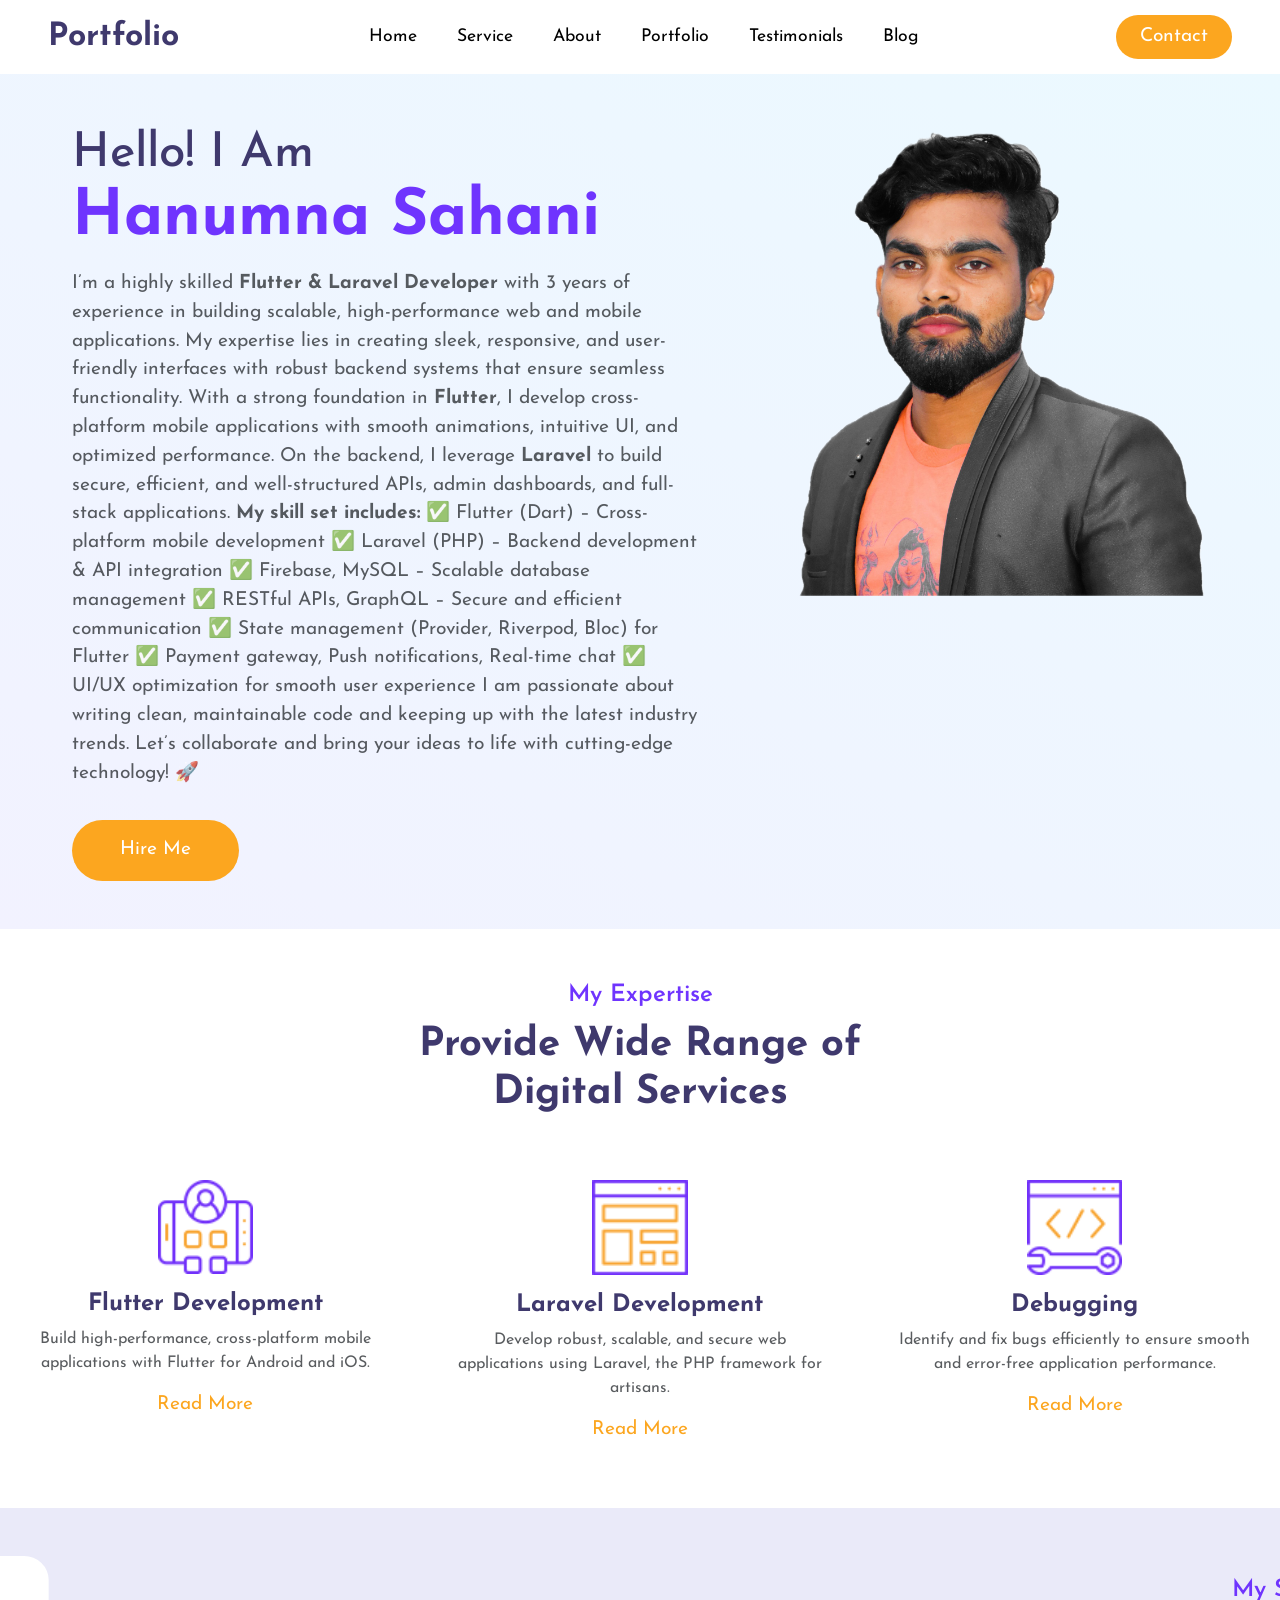
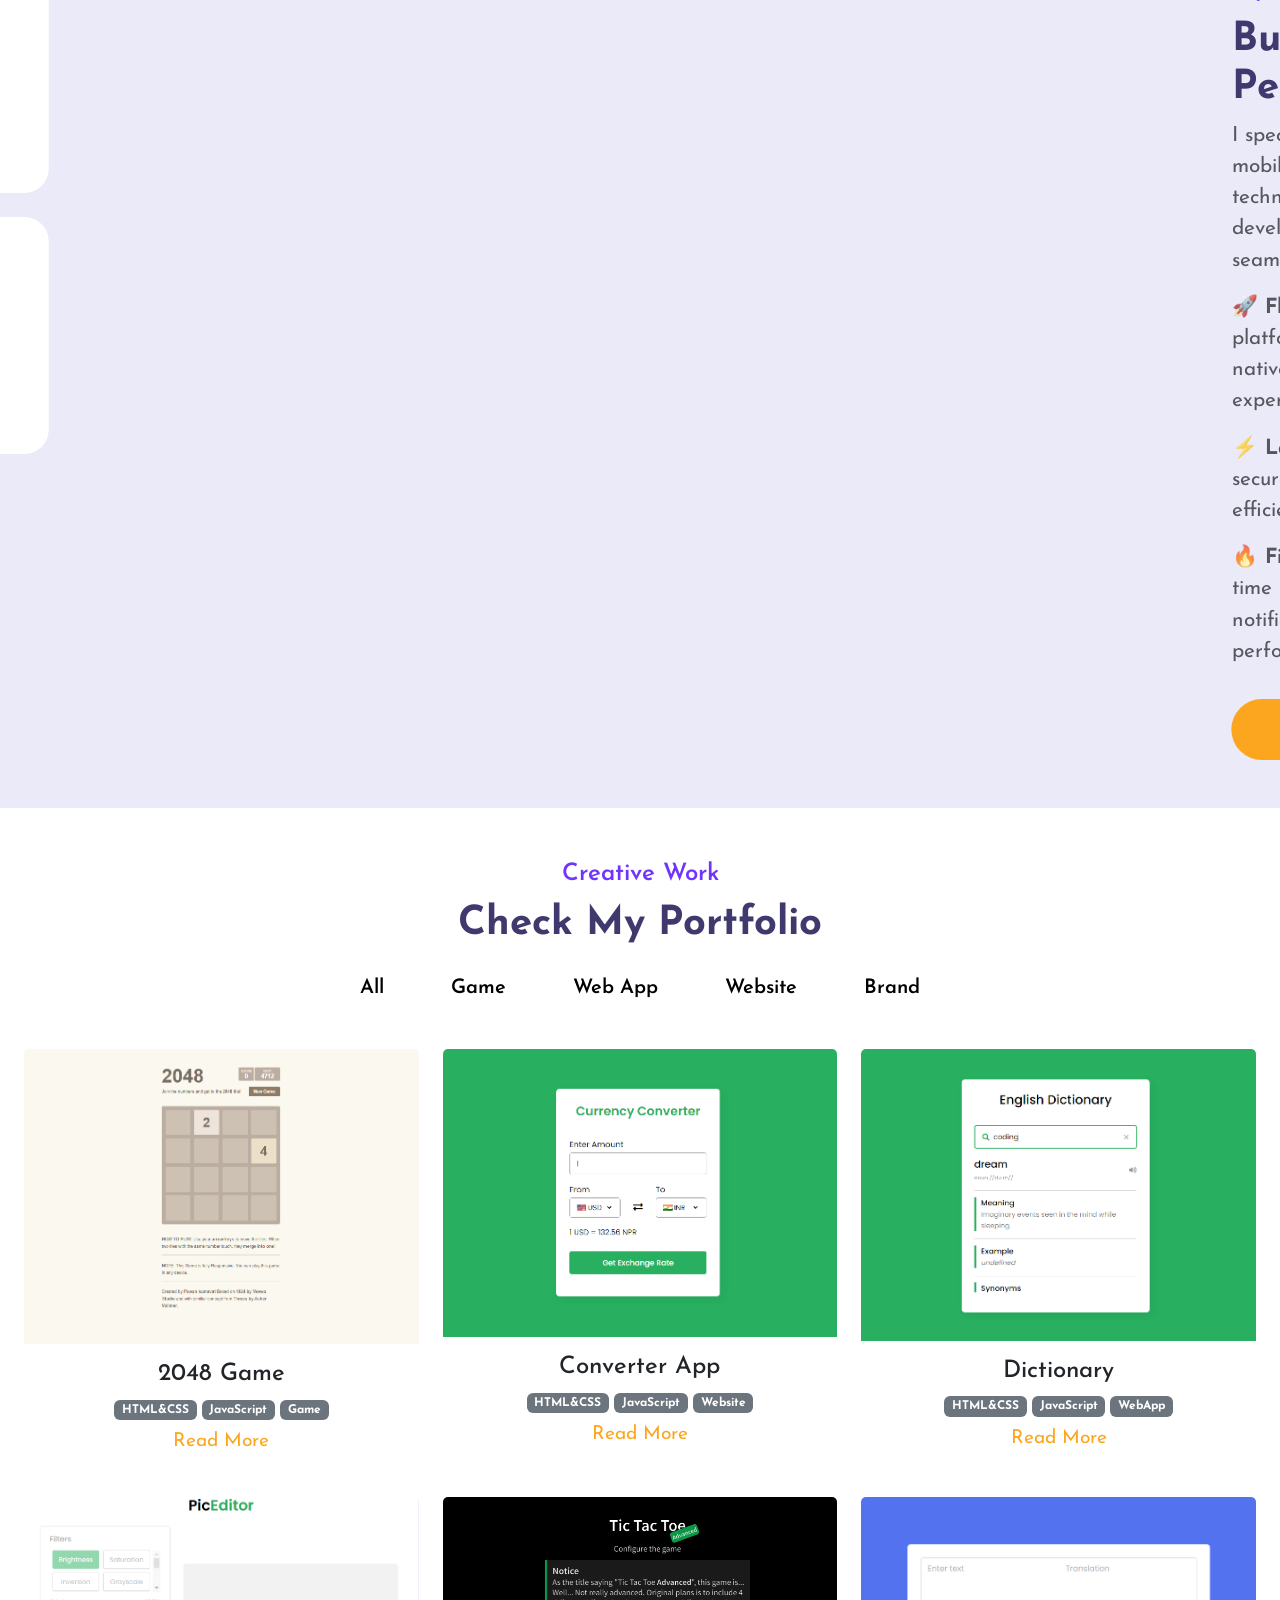
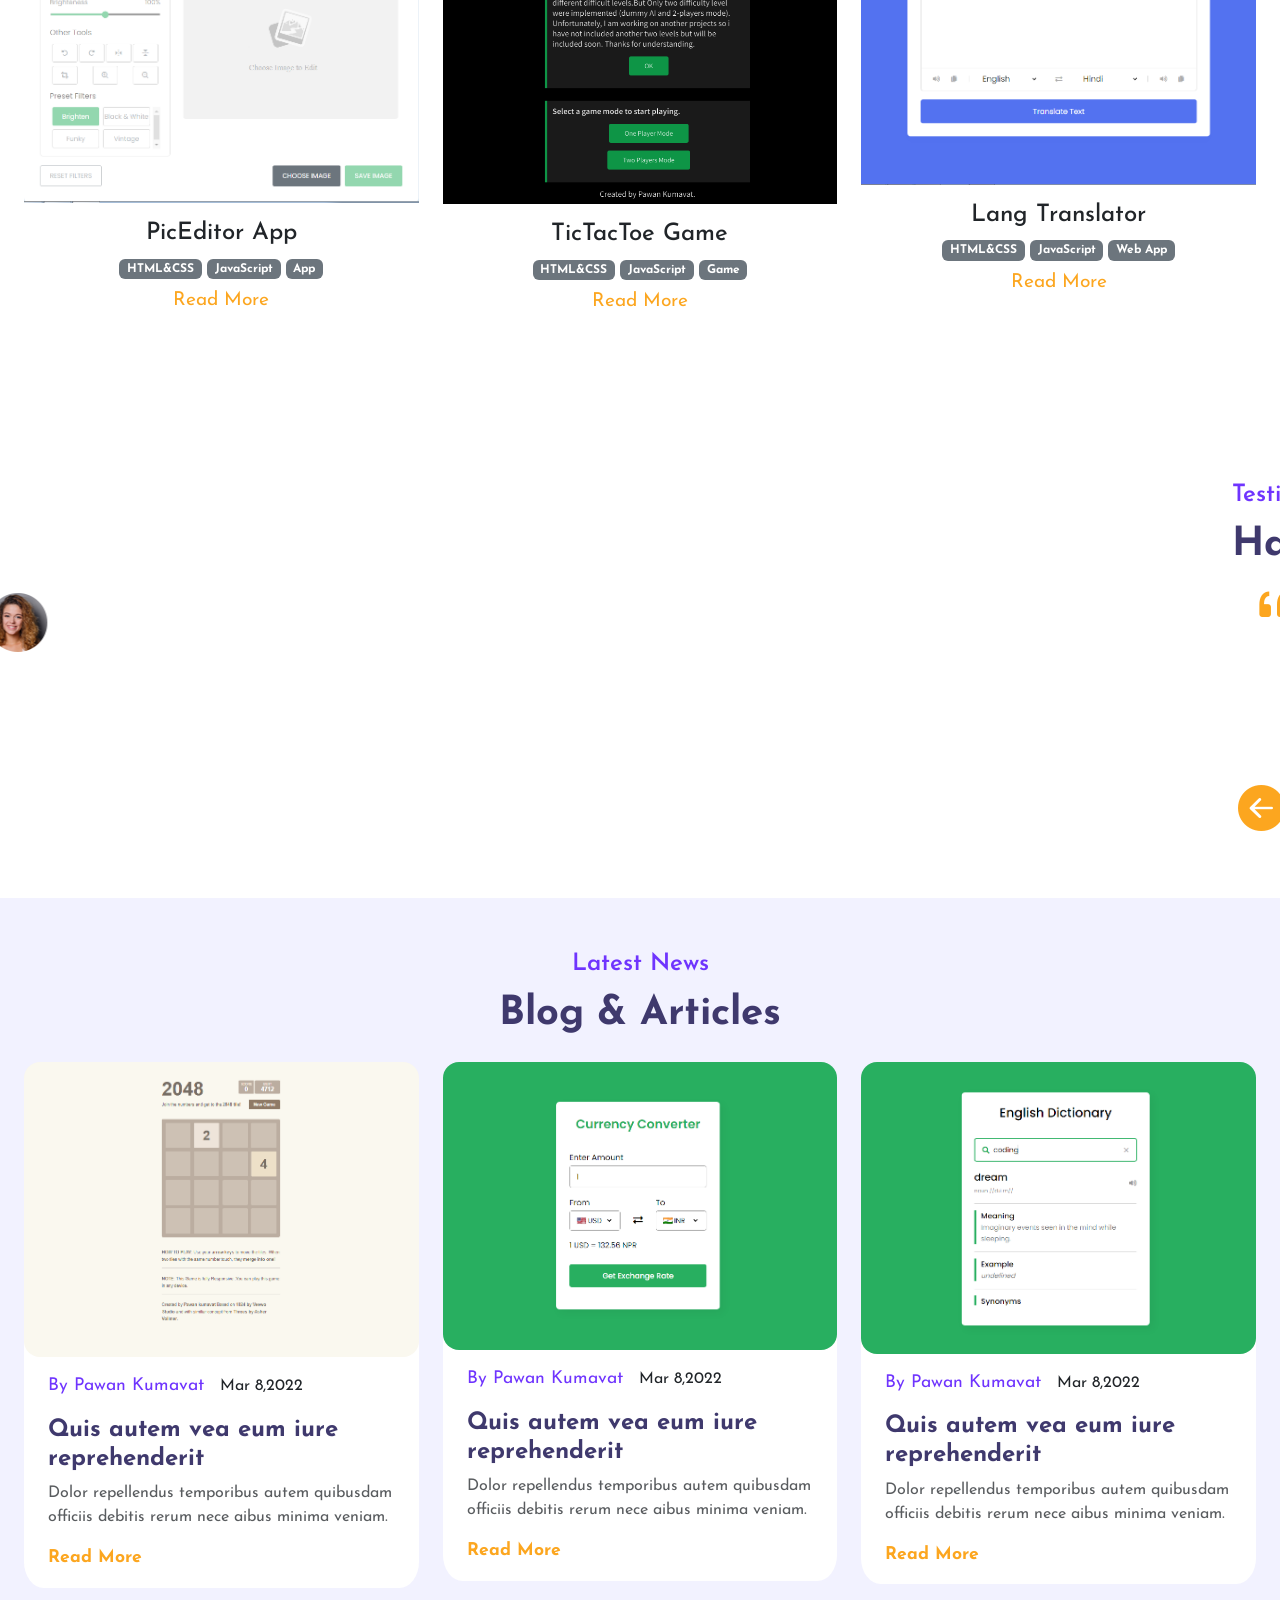
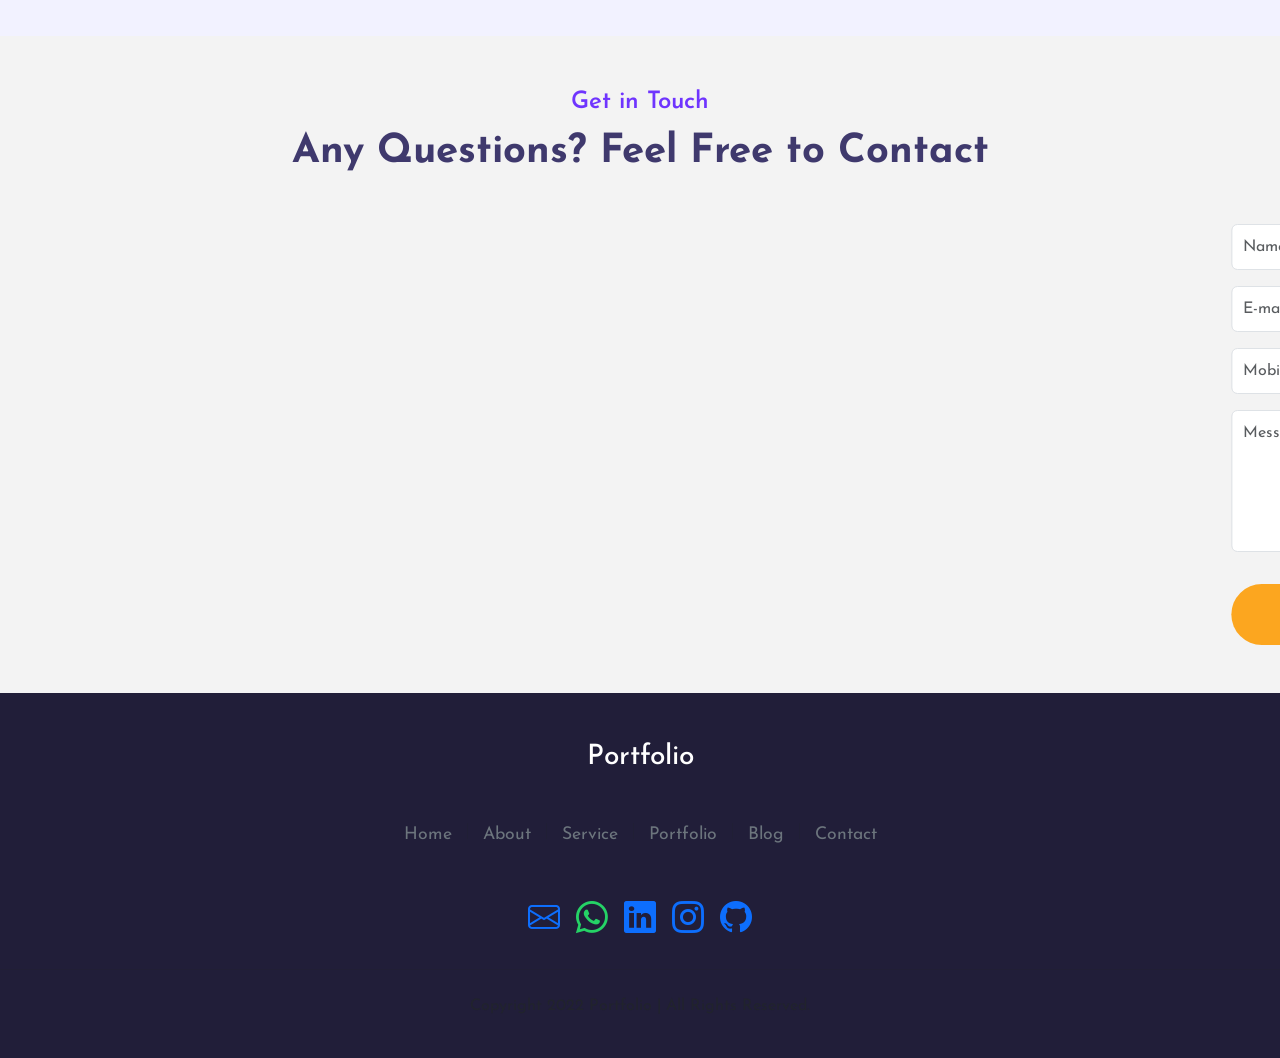
==== index.html @ 251e615d "Initial commit for new project" ====
<!DOCTYPE html>
<html lang="en">

<head>
  <meta charset="UTF-8" />
  <meta http-equiv="X-UA-Compatible" content="IE=edge" />
  <meta name="viewport" content="width=device-width, initial-scale=1.0" />
  <title>Hanuman Sahani</title>

  <!-- bootstrap css cdn link  -->
  <link href="https://cdn.jsdelivr.net/npm/bootstrap@5.2.3/dist/css/bootstrap.min.css" rel="stylesheet"
    integrity="sha384-rbsA2VBKQhggwzxH7pPCaAqO46MgnOM80zW1RWuH61DGLwZJEdK2Kadq2F9CUG65" crossorigin="anonymous" />

  <!-- custom css file -->
  <link rel="stylesheet" href="css/style.css" />

  <!-- google font link -->
  <link rel="preconnect" href="https://fonts.googleapis.com" />
  <link rel="preconnect" href="https://fonts.gstatic.com" crossorigin />
  <link href="https://fonts.googleapis.com/css2?family=Josefin+Sans:wght@300;400;500;600;700&display=swap"
    rel="stylesheet" />

  <!-- bootstrap icon cdn link  -->
  <link rel="stylesheet" href="https://cdn.jsdelivr.net/npm/bootstrap-icons@1.10.4/font/bootstrap-icons.css" />

  <!-- for adding animation to website we have use AOS library 
    AOS Library css file cdn link -->
  <link rel="stylesheet" href="https://unpkg.com/aos@next/dist/aos.css" />

  <!-- jquery cdn link  -->
  <script src="https://ajax.googleapis.com/ajax/libs/jquery/3.6.4/jquery.min.js"></script>
</head>

<body>
  <!-- navbar starts -->
  <nav id="navbar-top" class="navbar navbar-expand-lg navbar-light bg-white sticky-top">
    <div class="container-fluid px-5">
      <a class="navbar-brand fw-bold fs-2" href="#" style="color: #3f396d">Portfolio</a>
      <button class="nav-menu d-md-none" type="button" data-bs-toggle="collapse" data-bs-target="#navbarNav">
        <i class="bi bi-menu-button-fill"></i>
      </button>
      <div class="collapse navbar-collapse justify-content-center" id="navbarNav">
        <ul class="navbar-nav gap-4" style="font-size: 1.1rem">
          <li class="nav-item">
            <a class="nav-link" aria-current="page" href="#">Home</a>
          </li>
          <li class="nav-item">
            <a class="nav-link" href="#service">Service</a>
          </li>
          <li class="nav-item">
            <a class="nav-link" href="#about">About</a>
          </li>
          <li class="nav-item">
            <a class="nav-link" href="#portfolio">Portfolio</a>
          </li>
          <li class="nav-item">
            <a class="nav-link" href="#testimonial">Testimonials</a>
          </li>
          <li class="nav-item">
            <a class="nav-link" href="#blog">Blog</a>
          </li>
        </ul>
      </div>
      <button class="c-btn ms-4 py-2 px-4 rounded-pill d-none d-md-block">Contact</button>
    </div>
  </nav>
  <!-- navbar ends here -->

  <!-- home section starts  -->
  <section class="home pt-5 pb-5" id="home">
    <div class="row justify-content-evenly align-middle">
      <!-- here data-aos is used for adding aos animation  -->
      <div class="col-12 col-md-6 text-center text-md-start" data-aos="slide-right">
        <h2 style="color: #3f396d">
          Hello! I Am <br /><span class="c-orange">Hanumna Sahani</span>
        </h2>
        <p class="text-muted">
          I’m a highly skilled <strong>Flutter & Laravel Developer</strong> with 3 years of experience in building
          scalable, high-performance web and mobile applications.
          My expertise lies in creating sleek, responsive, and user-friendly interfaces with robust backend systems that
          ensure seamless functionality.

          With a strong foundation in <strong>Flutter</strong>, I develop cross-platform mobile applications with smooth
          animations, intuitive UI, and optimized performance.
          On the backend, I leverage <strong>Laravel</strong> to build secure, efficient, and well-structured APIs,
          admin dashboards, and full-stack applications.

          <strong>My skill set includes:</strong>
          ✅ Flutter (Dart) – Cross-platform mobile development
          ✅ Laravel (PHP) – Backend development & API integration
          ✅ Firebase, MySQL – Scalable database management
          ✅ RESTful APIs, GraphQL – Secure and efficient communication
          ✅ State management (Provider, Riverpod, Bloc) for Flutter
          ✅ Payment gateway, Push notifications, Real-time chat
          ✅ UI/UX optimization for smooth user experience

          I am passionate about writing clean, maintainable code and keeping up with the latest industry trends.
          Let’s collaborate and bring your ideas to life with cutting-edge technology! 🚀
        </p>

        <button class="c-btn h-btn mt-3 py-3 px-5 rounded-pill">
          Hire Me
        </button>
        <a href="" class="link ms-4 d-none">See My Work</a>
      </div>
      <div class="col-12 col-md-4 d-none d-md-block">
        <img src="imges/IMG_20240221_153548 Background Removed.png" class="img-fluid" alt="" />
      </div>
    </div>
  </section>
  <!-- home section ends here -->

<!-- expertise section starts -->
<section class="expertise mt-5" id="service">
  <div class="heading text-center">
    <small>My Expertise</small>
    <h3>
      Provide Wide Range of <br />
      Digital Services
    </h3>
  </div>
  <div class="row justify-content-evenly mt-5">
    <div class="col-10 col-md-4" data-aos="fade-up">
      <div class="service-card">
        <div class="img">
          <img src="images/service-icon1.png" class="w-25 img-fluid img" alt="Flutter Development" />
        </div>
        <div class="content mt-3">
          <h4>Flutter Development</h4>
          <p class="text-muted">
            Build high-performance, cross-platform mobile applications with Flutter for Android and iOS.
          </p>
          <a href="" class="link">Read More</a>
        </div>
      </div>
    </div>
    <div class="col-md-4 col-10" data-aos="fade-up">
      <div class="service-card">
        <div class="img">
          <img src="images/service-icon2.png" class="w-25 img-fluid img" alt="Laravel Development" />
        </div>
        <div class="content mt-3">
          <h4>Laravel Development</h4>
          <p class="text-muted">
            Develop robust, scalable, and secure web applications using Laravel, the PHP framework for artisans.
          </p>
          <a href="" class="link">Read More</a>
        </div>
      </div>
    </div>
    <div class="col-md-4 col-10" data-aos="fade-up">
      <div class="service-card">
        <div class="img">
          <img src="images/service-icon3.png" class="w-25 img-fluid img" alt="Debugging" />
        </div>
        <div class="content mt-3">
          <h4>Debugging</h4>
          <p class="text-muted">
            Identify and fix bugs efficiently to ensure smooth and error-free application performance.
          </p>
          <a href="" class="link">Read More</a>
        </div>
      </div>
    </div>
  </div>
</section>

  <!-- expertise section ends here -->

  <!-- skill section starts -->
  <section class="skill mt-5 py-5" id="about">
    <div class="row justify-content-evenly">
      <div class="col-10 col-md-5 skill-with-progress" data-aos="slide-right">
        <div class="row justify-content-evenly">
          <div class="col-10 col-md-6">
            <div class="progress-card ms-3 ms-md-0">
              <div class="circular-progress html-css">
                <span class="progress-value html-progress">0%</span>
              </div>
              <br />
              <span class="text">Flutter</span>
            </div>
          </div>
          <div class="col-10 col-md-6 mt-4 mt-md-0">
            <div class="progress-card ms-3 ms-md-0">
              <div class="circular-progress javascript">
                <span class="progress-value javascript-progress">0%</span>
              </div>
              <br />
              <span class="text">Xcode</span>
            </div>
          </div>
        </div>
        <div class="row justify-content-evenly mt-4">
          <div class="col-10 col-md-6">
            <div class="progress-card ms-3 ms-md-0">
              <div class="circular-progress php">
                <span class="progress-value php-progress">0%</span>
              </div>
              <br />
              <span class="text">Laravel</span>
            </div>
          </div>
          <div class="col-10 col-md-6 mt-4 mt-md-0">
            <div class="progress-card ms-3  ms-md-0">
              <div class="circular-progress reactjs">
                <span class="progress-value reactjs-progress">0%</span>
              </div>
              <br>
              <span class="text">Firebase</span>
            </div>
          </div>
        </div>
      </div>
      <div class="col-10 col-md-5 skill-detail" data-aos="slide-left">
        <div class="heading mt-5 mt-md-3">
          <small>My Skills</small>
          <h3>Building Scalable & High-Performance Apps</h3>
          <p class="text-muted">
            I specialize in crafting modern, high-performance mobile and web applications using cutting-edge technologies.
            From front-end UI/UX design to back-end development and database management, I ensure seamless digital experiences.
          </p>
          <p class="text-muted">
            🚀 <strong>Flutter & Xcode:</strong> Proficient in developing cross-platform applications with Flutter and 
            integrating native iOS features using Xcode for a seamless iOS experience.
          </p>
          <p class="text-muted">
            ⚡ <strong>Laravel:</strong> Expertise in building robust, scalable, and secure web applications using Laravel, 
            ensuring efficient API development and backend management.
          </p>
          <p class="text-muted">
            🔥 <strong>Firebase:</strong> Skilled in Firebase integration for real-time databases, authentication, cloud functions, 
            push notifications, and analytics to enhance app performance.
          </p>
          <button class="c-btn h-btn mt-3 py-3 px-5 rounded-pill">
            <a href="Flutter_Laravel_Developer_Resume.pdf" download="SampleCV" style="text-decoration: none; color: #fff;">Download CV</a>
          </button>
        </div>
      </div>
      
    </div>
  </section>
  <!-- skill section end here -->

  <!-- portfolio section starts here -->
  <section class="portfolio" id="portfolio">
    <div class="heading text-center pt-5">
      <small>Creative Work</small>
      <h3>Check My Portfolio</h3>
    </div>

    <div id="myBtnContainer" class="text-center mt-4">
      <!-- here we will create custom attribute using data- for filtering -->
      <button class="filter-item" data-filter="all">All</button>
      <button class="filter-item" data-filter="game">Game</button>
      <button class="filter-item" data-filter="webapp">Web App</button>
      <button class="filter-item" data-filter="website">Website</button>
      <button class="filter-item" data-filter="brand">Brand</button>
    </div>
    <div class="portfolio-body">
      <div class="row justify-content-evenly px-4">
        <div class="post col-md-4 game all col-10 mt-3 mt-md-0" data-aos="fade-up">
          <div class="card">
            <img src="images/2048game.png" class="card-img-top" alt="..." />
            <div class="card-body text-center">
              <h4 class="card-title">2048 Game</h4>
              <span class="badge bg-secondary badge-pill">HTML&CSS</span>
              <span class="badge bg-secondary badge-pill">JavaScript</span>
              <span class="badge bg-secondary badge-pill mb-2">Game</span><br />
              <a href="#" class="link">Read More</a>
            </div>
          </div>
        </div>
        <div class="post col-md-4 website all col-10 mt-3 mt-md-0" data-aos="fade-up">
          <div class="card">
            <img src="images/currency-converter.png" class="card-img-top" alt="..." />
            <div class="card-body text-center">
              <h4 class="card-title">Converter App</h4>
              <span class="badge bg-secondary badge-pill">HTML&CSS</span>
              <span class="badge bg-secondary badge-pill">JavaScript</span>
              <span class="badge bg-secondary badge-pill mb-2">Website</span><br />
              <a href="#" class="read-more-btn link">Read More</a>
            </div>
          </div>
        </div>
        <div class="post col-md-4 webapp all col-10 mt-3 mt-md-0" data-aos="fade-up">
          <div class="card">
            <img src="images/dictionary.png" class="card-img-top" alt="..." />
            <div class="card-body text-center">
              <h4 class="card-title">Dictionary</h4>
              <span class="badge bg-secondary badge-pill">HTML&CSS</span>
              <span class="badge bg-secondary badge-pill">JavaScript</span>
              <span class="badge bg-secondary badge-pill mb-2">WebApp</span><br />
              <a href="#" class="read-more-btn link">Read More</a>
            </div>
          </div>
        </div>
      </div>
      <div class="row justify-content-evenly mt-4 px-4">
        <div class="post col-md-4 game all col-10 mt-3 mt-md-0" data-aos="fade-up">
          <div class="card">
            <img src="images/piceditor.png" class="card-img-top" alt="..." />
            <div class="card-body text-center">
              <h4 class="card-title">PicEditor App</h4>
              <span class="badge bg-secondary badge-pill">HTML&CSS</span>
              <span class="badge bg-secondary badge-pill">JavaScript</span>
              <span class="badge bg-secondary badge-pill mb-2">App</span><br />
              <a href="#" class="read-more-btn link">Read More</a>
            </div>
          </div>
        </div>
        <div class="post col-md-4 website all col-10 mt-3 mt-md-0" data-aos="fade-up">
          <div class="card">
            <img src="images/tictactoe.png" class="card-img-top" alt="..." />
            <div class="card-body text-center">
              <h4 class="card-title">TicTacToe Game</h4>
              <span class="badge bg-secondary badge-pill">HTML&CSS</span>
              <span class="badge bg-secondary badge-pill">JavaScript</span>
              <span class="badge bg-secondary badge-pill mb-2">Game</span><br />
              <a href="#" class="read-more-btn link">Read More</a>
            </div>
          </div>
        </div>
        <div class="post col-md-4 all col-10 mt-3 mt-md-0" data-aos="fade-up">
          <div class="card">
            <img src="images/lang-translator.png" class="card-img-top" alt="..." />
            <div class="card-body text-center">
              <h4 class="card-title">Lang Translator</h4>
              <span class="badge bg-secondary badge-pill">HTML&CSS</span>
              <span class="badge bg-secondary badge-pill">JavaScript</span>
              <span class="badge bg-secondary badge-pill mb-2">Web App</span><br />
              <a href="#" class="read-more-btn link">Read More</a>
            </div>
          </div>
        </div>
      </div>
    </div>
  </section>
  <!-- portfolio section ends here -->

  <!-- testimonial section starts  -->
  <section class="testimonial mt-5 pt-5" id="testimonial">
    <div class="row justify-content-evenly">
      <div class="col-md-4 col-10" data-aos="slide-right">
        <img src="images/tastimonials-img.png" class="img-fluid" alt="" />
      </div>
      <div class="col-md-6 col-10 mt-5" data-aos="slide-left">
        <div class="heading">
          <small>Testimonials</small>
          <h3>Happy Clients Feedback</h3>
          <!-- here we will use carousel element from bootstrap -->
          <div id="carouselExampleControls" class="carousel slide" data-bs-ride="carousel">
            <div class="carousel-inner">
              <div class="carousel-item active">
                <div class="row justify-content-evenly">
                  <div class="col-2 text-center">
                    <i class="bi bi-quote"></i>
                  </div>
                  <div class="col-10">
                    <p class="text-muted">
                      Quisruam est, qui dolorem ipsum quia dolor sit amet,
                      consecteaur aeci velit, sed quia non numquam eius modi
                      tempora incidunt ut lao magnam aliquam quaerat ...
                    </p>
                    <h4>Kevin Andrew</h4>
                    <small class="fs-6 text-muted">CEO of Company</small>
                  </div>
                </div>
              </div>
              <div class="carousel-item">
                <div class="row justify-content-evenly">
                  <div class="col-2 text-center">
                    <i class="bi bi-quote"></i>
                  </div>
                  <div class="col-10">
                    <p class="text-muted">
                      Quisruam est, qui dolorem ipsum quia dolor sit amet,
                      consecteaur aeci velit, sed quia non numquam eius modi
                      tempora incidunt ut lao magnam aliquam quaerat ...
                    </p>
                    <h4>Kevin Andrew</h4>
                    <small class="fs-6 text-muted">CEO of Company</small>
                  </div>
                </div>
              </div>
              <div class="carousel-item">
                <div class="row justify-content-evenly">
                  <div class="col-2 text-center">
                    <i class="bi bi-quote"></i>
                  </div>
                  <div class="col-10">
                    <p class="text-muted">
                      Quisruam est, qui dolorem ipsum quia dolor sit amet,
                      consecteaur aeci velit, sed quia non numquam eius modi
                      tempora incidunt ut lao magnam aliquam quaerat ...
                    </p>
                    <h4>Kevin Andrew</h4>
                    <small class="fs-6 text-muted">CEO of Company</small>
                  </div>
                </div>
              </div>
            </div>
            <button class="nextprev-btn rounded-pill prev-btn" type="button" data-bs-target="#carouselExampleControls"
              data-bs-slide="prev">
              <i class="bi bi-arrow-left-circle-fill prev"></i>
              <span class="visually-hidden">Previous</span>
            </button>
            <button class="nextprev-btn rounded-pill next-btn" type="button" data-bs-target="#carouselExampleControls"
              data-bs-slide="next">
              <i class="bi bi-arrow-right-circle-fill next"></i>
              <span class="visually-hidden">Next</span>
            </button>
          </div>
        </div>
      </div>
    </div>
  </section>
  <!-- testimonial ends here -->

  <!-- blog section starts -->
  <section class="blog mt-5 pb-5" id="blog">
    <div class="heading text-center pt-5">
      <small>Latest News</small>
      <h3>Blog & Articles</h3>
    </div>
    <div class="row justify-content-evenly px-4 mt-4" data-aos="fade-up">
      <div class="blogpost col-md-4 col-10 mt-2 mt-md-0 game all">
        <div class="card">
          <img src="images/2048game.png" class="card-img-top rounded-4" alt="..." />
          <div class="card-body px-4">
            <small>By Pawan Kumavat</small><span class="ms-3">Mar 8,2022</span>
            <h4 class="card-title">
              <a href="">Quis autem vea eum iure reprehenderit</a>
            </h4>
            <p class="text-muted">
              Dolor repellendus temporibus autem quibusdam officiis debitis
              rerum nece aibus minima veniam.
            </p>
            <a href="#" class="read-more-btn link" data-bs-toggle="modal" data-bs-target="#exampleModal1">Read More</a>
          </div>
        </div>
      </div>
      <div class="blogpost col-md-4 col-10 mt-5 mt-md-0 website all">
        <div class="card">
          <img src="images/currency-converter.png" class="card-img-top rounded-4" alt="..." />
          <div class="card-body px-4">
            <small>By Pawan Kumavat</small><span class="ms-3">Mar 8,2022</span>
            <h4 class="card-title">
              <a href="">Quis autem vea eum iure reprehenderit</a>
            </h4>
            <p class="text-muted">
              Dolor repellendus temporibus autem quibusdam officiis debitis
              rerum nece aibus minima veniam.
            </p>
            <a href="#" class="read-more-btn link" data-bs-toggle="modal" data-bs-target="#exampleModal2">Read More</a>
          </div>
        </div>
      </div>
      <div class="blogpost col-md-4 col-10 mt-5 mt-md-0 webapp all">
        <div class="card">
          <img src="images/dictionary.png" class="card-img-top rounded-4" alt="..." />
          <div class="card-body px-4">
            <small>By Pawan Kumavat</small><span class="ms-3">Mar 8,2022</span>
            <h4 class="card-title">
              <a href="">Quis autem vea eum iure reprehenderit</a>
            </h4>
            <p class="text-muted">
              Dolor repellendus temporibus autem quibusdam officiis debitis
              rerum nece aibus minima veniam.
            </p>
            <a href="#" class="read-more-btn link" data-bs-toggle="modal" data-bs-target="#exampleModal3">Read More</a>
          </div>
        </div>
      </div>
      <!-- here we will make modals if Read more link is clicked the modal will popup -->
      <div class="modal fade" id="exampleModal1" tabindex="-1" aria-labelledby="exampleModalLabel" aria-hidden="true">
        <div class="modal-dialog">
          <div class="modal-content">

            <button type="button" class="btn-c rounded-pill" data-bs-dismiss="modal"><i
                class="bi bi-x-circle-fill"></i></button>

            <div class="modal-body px-4">
              <div class="img">
                <img src="images/2048game.png" class="img-fluid" alt="">
              </div>
              <div class="content mt-3">
                <small>By Pawan Kumavat</small><span class="text-muted ms-2">Mar 8,2022</span>
                <h4 class="card-title mt-3">Quis autem vea eum iure reprehenderit</h4>
                <div class="social-links mt-4">
                  <button href="" class="rounded-pill dribble">
                    <i class="bi bi-dribbble"></i>
                  </button>
                  <button href="" class="rounded-pill whatsapp">
                    <i class="bi bi-whatsapp"></i>
                  </button>
                  <button href="" class="rounded-pill behance">
                    <i class="bi bi-behance"></i>
                  </button>
                </div>
                <p class="text-muted mt-3">Lorem ipsum dolor sit amet, consectetur adipiscing elit. Nullam tempor eros a
                  tellus auctor, nec suscipit nunc dignissim. Ut suscipit gravida augue sed elementum. Sed sed luctus
                  nisl. Donec scelerisque nisi in sodales mattis. Vestibulum suscipit odio ac enim blandit sollicitudin.
                  Aliquam ultrices sem quis urna placerat interdum. Etiam rutrum, quam sagittis tristique mollis, libero
                  arcu scelerisque erat, eget tincidunt eros diam quis nunc.</p>
              </div>
            </div>
            <div class="heading px-2">
              <h3 class="fs-3 ms-3">Leave A Comment</h3>
            </div>
            <div class="contact-form ms-3 mt-3 pb-4 px-2">
              <div class="mb-3">
                <input type="text" class="form-control" id="exampleFormControlInput1" placeholder="Name" />
              </div>
              <div class="mb-3">
                <input type="email" class="form-control" id="exampleFormControlInput1" placeholder="E-mail" />
              </div>
              <div class="mb-3">
                <input type="text" class="form-control" id="exampleFormControlInput1" placeholder="Mobile No." />
              </div>
              <div class="mb-3">
                <textarea class="form-control" id="exampleFormControlTextarea1" placeholder="Message"
                  rows="5"></textarea>
              </div>
              <button class="c-btn h-btn mt-3 py-2 px-4 rounded-pill">
                Submit
              </button>
            </div>

          </div>
        </div>
      </div>
      <div class="modal fade" id="exampleModal2" tabindex="-1" aria-labelledby="exampleModalLabel" aria-hidden="true">
        <div class="modal-dialog">
          <div class="modal-content">

            <button type="button" class="btn-c rounded-pill" data-bs-dismiss="modal"><i
                class="bi bi-x-circle-fill"></i></button>

            <div class="modal-body px-4">
              <div class="img">
                <img src="images/currency-converter.png" class="img-fluid" alt="">
              </div>
              <div class="content mt-3">
                <small>By Pawan Kumavat</small><span class="text-muted ms-2 ms-md-0">Mar 8,2022</span>
                <h4 class="card-title mt-3">Quis autem vea eum iure reprehenderit</h4>
                <div class="social-links mt-4">
                  <button href="" class="rounded-pill dribble">
                    <i class="bi bi-dribbble"></i>
                  </button>
                  <button href="" class="rounded-pill whatsapp">
                    <i class="bi bi-whatsapp"></i>
                  </button>
                  <button href="" class="rounded-pill behance">
                    <i class="bi bi-behance"></i>
                  </button>
                </div>
                <p class="text-muted mt-3">Lorem ipsum dolor sit amet, consectetur adipiscing elit. Nullam tempor eros a
                  tellus auctor, nec suscipit nunc dignissim. Ut suscipit gravida augue sed elementum. Sed sed luctus
                  nisl. Donec scelerisque nisi in sodales mattis. Vestibulum suscipit odio ac enim blandit sollicitudin.
                  Aliquam ultrices sem quis urna placerat interdum. Etiam rutrum, quam sagittis tristique mollis, libero
                  arcu scelerisque erat, eget tincidunt eros diam quis nunc.</p>
              </div>
            </div>
            <div class="heading px-2">
              <h3 class="fs-3 ms-3">Leave A Comment</h3>
            </div>
            <div class="contact-form ms-3 mt-3 pb-4 px-2">
              <div class="mb-3">
                <input type="text" class="form-control" id="exampleFormControlInput1" placeholder="Name" />
              </div>
              <div class="mb-3">
                <input type="email" class="form-control" id="exampleFormControlInput1" placeholder="E-mail" />
              </div>
              <div class="mb-3">
                <input type="text" class="form-control" id="exampleFormControlInput1" placeholder="Mobile No." />
              </div>
              <div class="mb-3">
                <textarea class="form-control" id="exampleFormControlTextarea1" placeholder="Message"
                  rows="5"></textarea>
              </div>
              <button class="c-btn h-btn mt-3 py-2 px-4 rounded-pill">
                Submit
              </button>
            </div>

          </div>
        </div>
      </div>
      <div class="modal fade" id="exampleModal3" tabindex="-1" aria-labelledby="exampleModalLabel" aria-hidden="true">
        <div class="modal-dialog">
          <div class="modal-content">

            <button type="button" class="btn-c rounded-pill" data-bs-dismiss="modal"><i
                class="bi bi-x-circle-fill"></i></button>

            <div class="modal-body px-4">
              <div class="img">
                <img src="images/dictionary.png" class="img-fluid" alt="">
              </div>
              <div class="content mt-3">
                <small>By Pawan Kumavat</small><span class="text-muted ms-2 ms-md-0">Mar 8,2022</span>
                <h4 class="card-title mt-3">Quis autem vea eum iure reprehenderit</h4>
                <div class="social-links mt-4">
                  <button href="" class="rounded-pill dribble">
                    <i class="bi bi-dribbble"></i>
                  </button>
                  <button href="" class="rounded-pill whatsapp">
                    <i class="bi bi-whatsapp"></i>
                  </button>
                  <button href="" class="rounded-pill behance">
                    <i class="bi bi-behance"></i>
                  </button>
                </div>
                <p class="text-muted mt-3">Lorem ipsum dolor sit amet, consectetur adipiscing elit. Nullam tempor eros a
                  tellus auctor, nec suscipit nunc dignissim. Ut suscipit gravida augue sed elementum. Sed sed luctus
                  nisl. Donec scelerisque nisi in sodales mattis. Vestibulum suscipit odio ac enim blandit sollicitudin.
                  Aliquam ultrices sem quis urna placerat interdum. Etiam rutrum, quam sagittis tristique mollis, libero
                  arcu scelerisque erat, eget tincidunt eros diam quis nunc.</p>
              </div>
            </div>
            <div class="heading px-2">
              <h3 class="fs-3 ms-3">Leave A Comment</h3>
            </div>
            <div class="contact-form ms-3 mt-3 pb-4 px-2">
              <div class="mb-3">
                <input type="text" class="form-control" id="exampleFormControlInput1" placeholder="Name" />
              </div>
              <div class="mb-3">
                <input type="email" class="form-control" id="exampleFormControlInput1" placeholder="E-mail" />
              </div>
              <div class="mb-3">
                <input type="text" class="form-control" id="exampleFormControlInput1" placeholder="Mobile No." />
              </div>
              <div class="mb-3">
                <textarea class="form-control" id="exampleFormControlTextarea1" placeholder="Message"
                  rows="5"></textarea>
              </div>
              <button class="c-btn h-btn mt-3 py-2 px-4 rounded-pill">
                Submit
              </button>
            </div>

          </div>
        </div>
      </div>
    </div>
  </section>
  <!-- blog section ends here -->

  <!-- contact section starts -->
  <section class="contact py-5" id="contact">
    <div class="heading text-center">
      <small>Get in Touch</small>
      <h3>Any Questions? Feel Free to Contact</h3>
    </div>
    <div class="row justify-content-evenly mt-5">
      <div class="col-md-5 col-10 contact-details" data-aos="slide-right">
        <div class="row justify-content-evenly">
          <div class="col-1">
            <i class="bi bi-geo-alt-fill"></i>
          </div>
          <div class="col-11">
            <p>A34 ,Joshi Colony Mandawali Delhi</p>
          </div>
        </div>
        <div class="row justify-content-evenly">
          <div class="col-1">
            <i class="bi bi-telephone-fill"></i>
          </div>
          <div class="col-11">
            <p>+91 7651864655</p>
          </div>
        </div>
        <div class="row justify-content-evenly">
          <div class="col-1">
            <i class="bi bi-send-fill"></i>
          </div>
          <div class="col-11">
            <p>hanumansahani7388@gmail.com</p>
          </div>
        </div>
        <!-- <div class="row justify-content-evenly">
          <div class="col-1">
            <i class="bi bi-globe-americas"></i>
          </div>
          <div class="col-11">
            <p>codingpawan.com</p>
          </div>
        </div> -->
      </div>
      <div class="col-md-5 col-10 mt-3 mt-md-0" data-aos="slide-left">
        <form id="whatsAppForm" class="contact-form">
          <div class="mb-3">
            <input type="text" class="form-control" id="name" placeholder="Name" required />
          </div>
          <div class="mb-3">
            <input type="email" class="form-control" id="email" placeholder="E-mail" required />
          </div>
          <div class="mb-3">
            <input type="text" class="form-control" id="mobile" placeholder="Mobile No." required />
          </div>
          <div class="mb-3">
            <textarea class="form-control" id="message" placeholder="Message" rows="5" required></textarea>
          </div>
          <button type="submit" class="c-btn h-btn mt-3 py-3 px-5 rounded-pill">
            Submit
          </button>
        </form>
      </div>
    </div>
  </section>
  <!-- contact section ends here -->

  <!-- now we will make back to top button when user click on it it will be redirected to top page  -->
  <button type="button" class="btn btn-floating btn-lg rounded-pill" id="btn-back-to-top">
    <i class="bi bi-arrow-up"></i>
  </button>

  <!-- footer section starts  -->
  <footer class="text-center text-muted py-4">
    <h3 class="text-white pt-4" data-aos="fade-up">Portfolio</h3>
    <div class="link-group mt-5" data-aos="fade-up">
      <a href="#home">Home</a>
      <div class="vr"></div>
      <a href="#about">About</a>
      <div class="vr"></div>
      <a href="#service">Service</a>
      <div class="vr"></div>
      <a href="#portfolio">Portfolio</a>
      <div class="vr"></div>
      <a href="#blog">Blog</a>
      <div class="vr"></div>
      <a href="#contact">Contact</a>
    </div>
    <div class="social-links mt-5 d-flex justify-content-center gap-3" data-aos="fade-up">
      <a href="mailto:hanumansahani7388@gmail.com" target="_blank" class="rounded-pill email">
        <i class="bi bi-envelope fs-2"></i>
      </a>
      <a href="https://api.whatsapp.com/send?phone=7651864655" target="_blank" class="rounded-pill whatsapp">
        <i class="bi bi-whatsapp fs-2"></i>
      </a>
      <a href="https://www.linkedin.com/in/hanuman-sahani-928404246/" target="_blank" class="rounded-pill linkedin">
        <i class="bi bi-linkedin fs-2"></i>
      </a>
      <a href="https://www.instagram.com/er.__hanuman.__sahani/posts/" target="_blank" class="rounded-pill instagram">
        <i class="bi bi-instagram fs-2"></i>
      </a>
      <a href="https://github.com/king7388" target="_blank" class="rounded-pill github">
        <i class="bi bi-github fs-2"></i>
      </a>
    </div>
    
    
    
    <hr class="text-muted my-4" />

    <p>Copyright 2022 Portfolio | All Rights Reserved.</p>
  </footer>
  <!-- footer section ends here -->

  <!-- bootstrap javascript cdn link  -->
  <script src="https://cdn.jsdelivr.net/npm/bootstrap@5.2.3/dist/js/bootstrap.bundle.min.js"
    integrity="sha384-kenU1KFdBIe4zVF0s0G1M5b4hcpxyD9F7jL+jjXkk+Q2h455rYXK/7HAuoJl+0I4"
    crossorigin="anonymous"></script>

  <!-- AOS library javascript link  -->
  <script src="https://unpkg.com/aos@next/dist/aos.js"></script>
  <script>
    // initializing AOS library
    AOS.init({
      duration: 1000,
      offset: 50,
    });
  </script>
  <!-- custom js file linking -->
  <script src="js/script.js"></script>

</body>

</html>
---- css/style.css ----
/* appling google font over the website  */
body{
    font-family: 'Josefin Sans', sans-serif;
    font-weight: 400;
}
/* styling menu icon */
.nav-menu{
    border: none;
    background-color: #fff;
    font-size: 1.5rem;
    color: #fca61f;
}
/* styling navbar links  */
.navbar-nav a{
    color: black;
    position: relative;
}
.navbar-nav a:hover{
    color: #fca61f;
}
.navbar-nav a:after {    
    background: none repeat scroll 0 0 transparent;
    bottom: 0;
    content: "";
    display: block;
    height: 2px;
    left: 50%;
    top: 35px;
    position: absolute;
    background: #fca61f;
    transition: width 0.3s ease 0s, left 0.3s ease 0s;
    width: 0;
  }
.navbar-nav a:hover:after { 
    width: 100%; 
    left: 0; 
  }
  /* styling contact btn  */
.c-btn{
    border: none;
    background: #fca61f;
    color: #fff;
    font-size: 1.2rem;
}
/* styling home section starts */
.home{
    background: linear-gradient(33deg, rgba(242,242,255,1) 0%, rgba(235,249,255,1) 100%);
    padding: 30px 0px 10px 0px;
}
.home h2{
    font-size: 3rem;
    line-height: 4rem;
}
.c-orange{
    color: #6f34fe;
    font-weight: 700;
    font-size: 4rem;
}
.home p{
    width: fit-content;
    margin-top: 1rem;
    font-size: 1.2rem;
}
.h-btn:hover{
    background: #6f34fe;
    color: #fff;
    transform: translateY(-20px);
    transition-duration: 1s;
}
.link{
    text-decoration: none;
    font-size: 1.2rem;
    color: #fca61f;
    position: relative;
}
.link::after{
    content: '';
    position: absolute;
    width: 100%;
    transform: scaleX(0);
    height: 2px;
    bottom: 0;
    left: 0;
    top: 20px;
    background-color: #6f34fe;
    transform-origin: bottom right;
    transition: transform 0.25s ease-out;
}
.link:hover{
    color: #6f34fe;
}
.link:hover::after{
    transform: scaleX(1);
    transform-origin: bottom left;
}
/* adding animation to home section image  */
.home img{
    animation: floatimg 4s ease-in-out infinite;
}

@keyframes floatimg {
    0%{
        transform: translateX(0);
    }
    50%{
        transform: translateX(-24px);
    }
    100%{
        transform: translateX(0);
    }
}

/* expertise section starts */
.heading small{
    color: #6f34fe;
    font-size: 1.5rem;
    font-weight: 600;
}
.heading h3{
    margin-top: 0.5rem;
    color: #3f396d;
    font-size: 2.5rem;
    font-weight: 700;
}
.expertise h4{
    color: #3f396d;
    font-weight: 700;
}
.expertise a{
    text-decoration: none;
    color: #fca61f;
}
.expertise a:hover{
    color: #6f34fe;
}
.expertise .service-card{
    text-align: center;
    padding: 15px 15px;
    border-radius: 0.7rem;
}

/* skill section starts */
.skill{
    background-color: rgb(234, 234, 249);
}
.progress-card{
    padding: 12% 10% 10% 15%;
    background-color: #fff;
    text-align: center;
    border-radius: 10%;
}
.progress-card:hover{
    transform: scale(1.1,1.1);
    transition-duration: 0.6s;
}
.circular-progress{
    position: relative;
    height: 130px;
    width: 130px;
    border-radius: 50%;
    background: conic-gradient(#7d2ae8 3.6deg, #ededed 0deg);
    display: flex;
    align-items: center;
    justify-content: center;
}
.circular-progress::before{
    content: "";
    position: absolute;
    height: 120px;
    width: 120px;
    border-radius: 50%;
    background-color: #fff;
}
.progress-value{
    position: relative;
    font-size: 1.5rem;
    font-weight: 600;
}
.html-progress{
    color: #fca61f;
}
.javascript-progress{
    color: #6f34fe;
}
.php-progress{
    color: #20c997;
}
.reactjs-progress{
    color: #3f396d;
}
.text{
    font-size: 1.2rem;
    font-weight: 500;
}
.heading p{
    font-size: 1.3rem;
}

/* portfolio section starts */
#myBtnContainer{
    margin-bottom: 45px;
}
#myBtnContainer button{
  border: none;
  color: black;
  background: transparent;
  font-size: 20px;
  font-weight: 600;
  cursor: pointer;   
  display: inline-block;
  margin: 0 25px;
}
#myBtnContainer button:hover{
    color: #fca61f;
}

#myBtnContainer button:focus{
    outline: none;
}
.post .content h4{
    font-size: 1rem;
    font-weight: 700;
}
.post .card{
    border: none;
}

/* testimonial section starts */
.testimonial img:hover{
    transform: scale(1.2,1.2);
    transition-duration: 1s;
}
.testimonial h4{
    color: #3f396d;
}
.testimonial i{
    font-size: 2.9rem;
    color: #fca61f;
    
}
.testimonial .nextprev-btn{
    border: none;
    background-color: #fff;
}
.prev:hover,.prev-btn:hover{
    color:#6f34fe;
    transform: translateX(-10px);
    transition-duration: 1s;
}
.next:hover,.next-btn:hover{
    color:#6f34fe;
    transform: translateX(10px);
    transition-duration: 1s;
}

/* blog section starts */
.blog{
    background-color: #f2f2ff;
}
.blog .blogpost .card{
    border: none;
    border-radius: 5%;
}
.nav-bg{
    background-color: #fff;
}

.blog .blogpost small{
    color: #6f34fe;
    font-size: 1.1rem;
}
.blog .blogpost h4,.blogpost a{
    color: #3f396d;
    font-weight: 700;
    margin-top: 1rem;
    text-decoration: none;
}
.blogpost a:hover{
    color: #fca61f;
}
.blog .blogpost .read-more-btn{
    text-decoration: none;
    color: #fca61f;
    font-size: 1.1rem;
}
.blog .blogpost .read-more-btn:hover{
    color: #6f34fe;
}
/* styling modal group  */
.btn-c{
    margin-left: 94%;
    background-color: transparent;
    border: none;
    color: #fff;
    font-size: 2rem;
    margin-top: -3%;
}
.btn-c i{
    color: #fca61f;
}
.modal-body .content span{
    font-size: 1rem;
}
.modal-body .content small{
    font-size: 1rem;
    color: #6f34fe;
}
/* contact section starts */
.contact{
    background-color: #f3f3f3;
}
.contact-details i{
    font-size: 1.5rem;
    color: #fca61f;
}
.contact-details p{
    font-size: 1.2rem;
    margin-left: 1rem;
}
.contact-form .form-control:focus{
    box-shadow: none;
    border: 1px solid #fca61f;
}
.contact-form .form-control{
    padding: 10px 10px;
    width: 80%;
}

/* footer section starts */
footer{
    background-color: #211e39;
}

footer .link-group a{
    margin-left: 10px;
    margin-right: 10px;
    text-decoration: none;
    color: #6c757d;
    font-size: 1.1rem;
    margin-top: 1rem;
}
footer .link-group a:hover{
    color: #fca61f;
}
.social-links button{
    border: none;
    margin-right: 1rem;
    font-size: 1.2rem;
    background-color: #fff;
    padding: 14px 15px 10px 15px;
}
.social-links .dribble{
    color: #f33a7e;
}
.social-links button:hover{
    color: #fff;
    transform: translateY(-20px);
    transition-duration: 1s;
}
.social-links .dribble:hover{
    background-color: #f33a7e;
}
.social-links .whatsapp{
    color: #25D366;
}
.social-links .whatsapp:hover{
    background-color: #25D366;
}
.social-links .behance{
    color: #255afc;
}
.social-links .behance:hover{
    background-color: #255afc;
}

/* styling back to top button */
#btn-back-to-top {
    position: fixed;
    bottom: 40px;
    right: 40px;
    display: none;
    font-size: 1.4rem;
    background-color: #fca61f;
    color: #fff;
    animation: pulse 3s infinite;
}
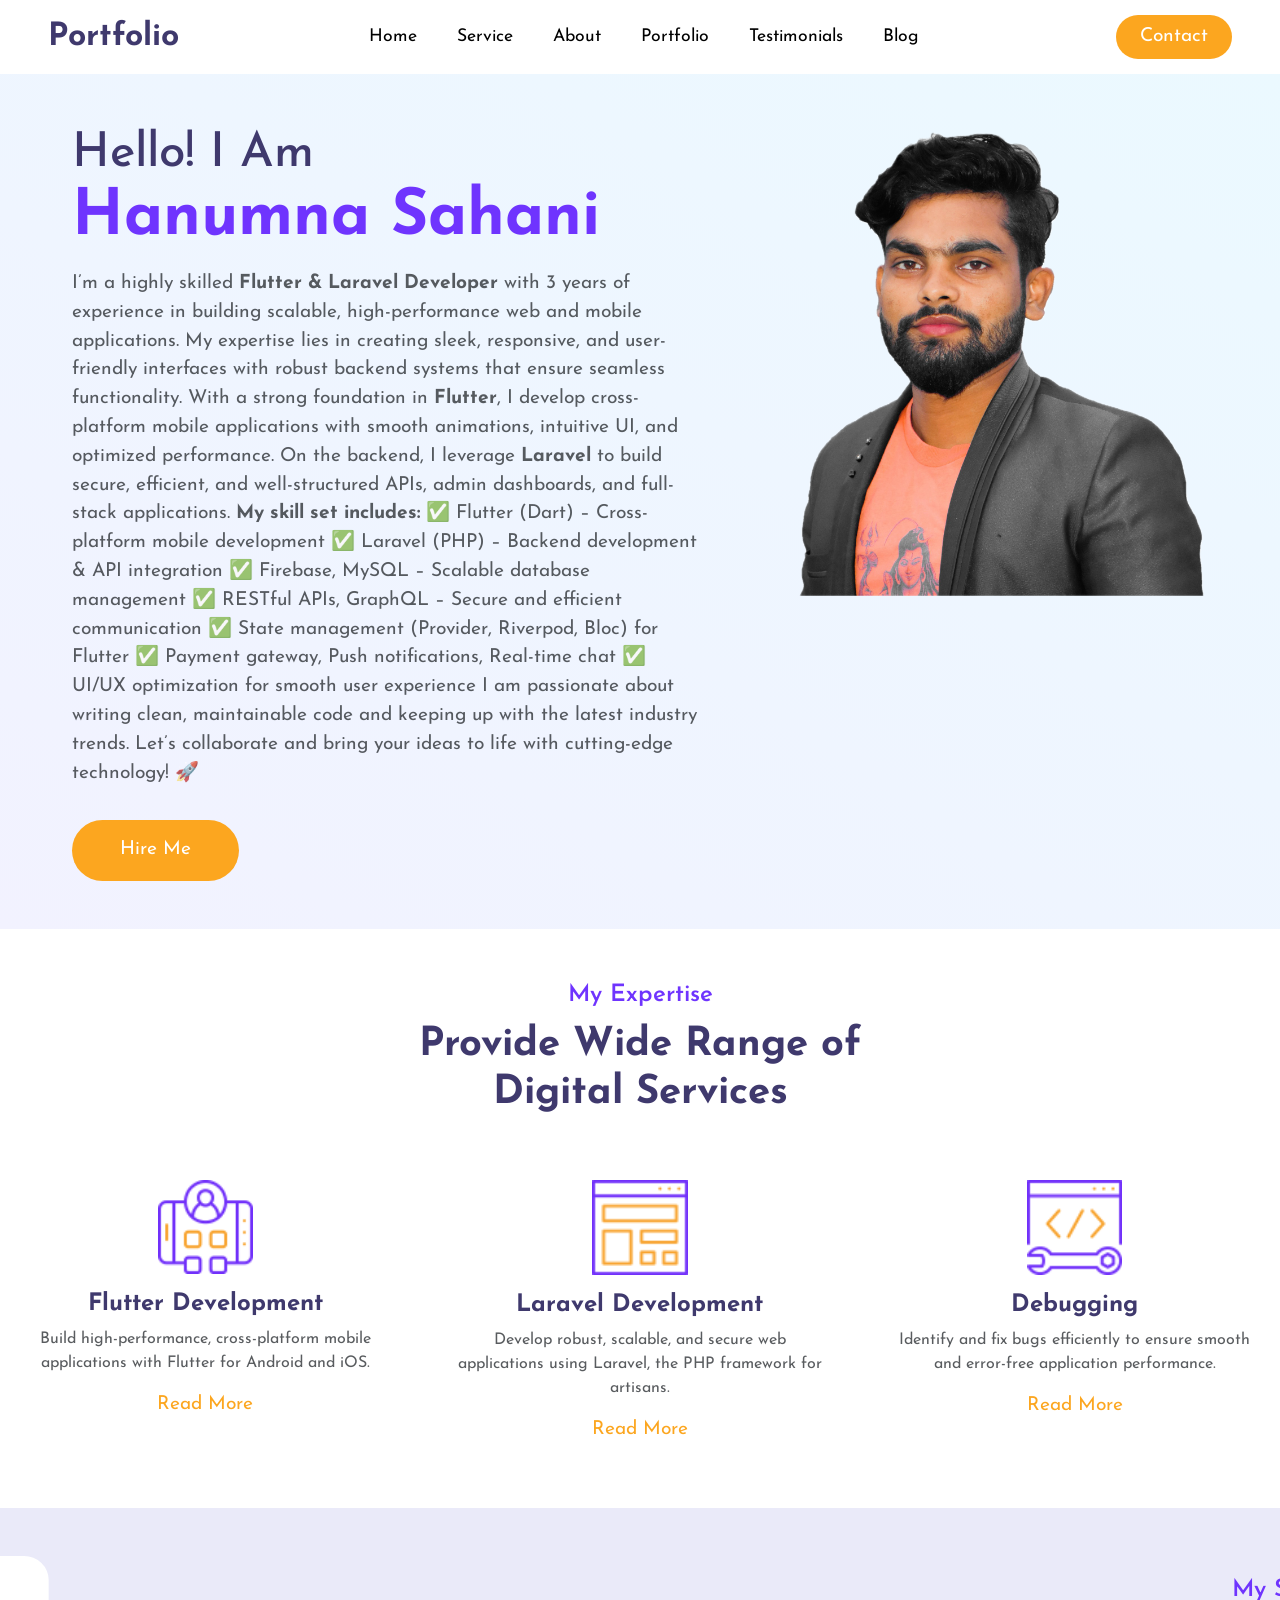
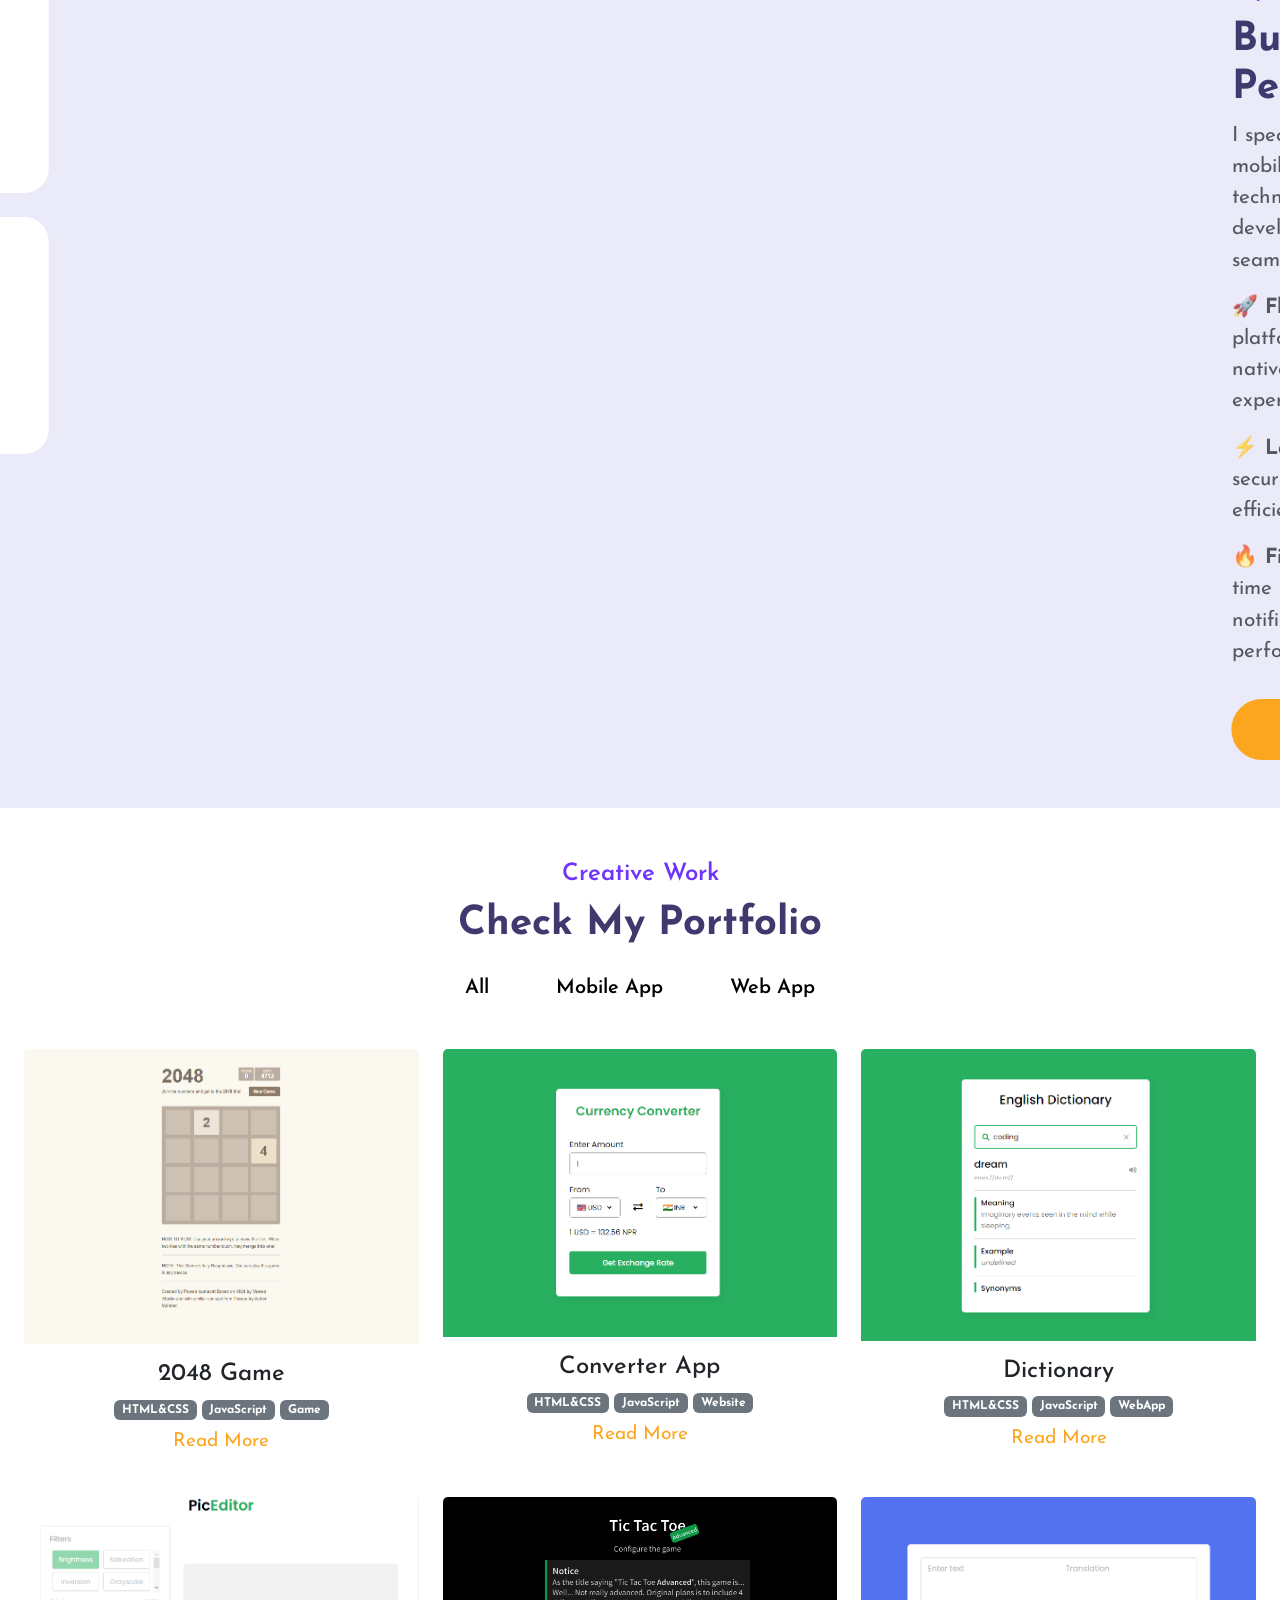
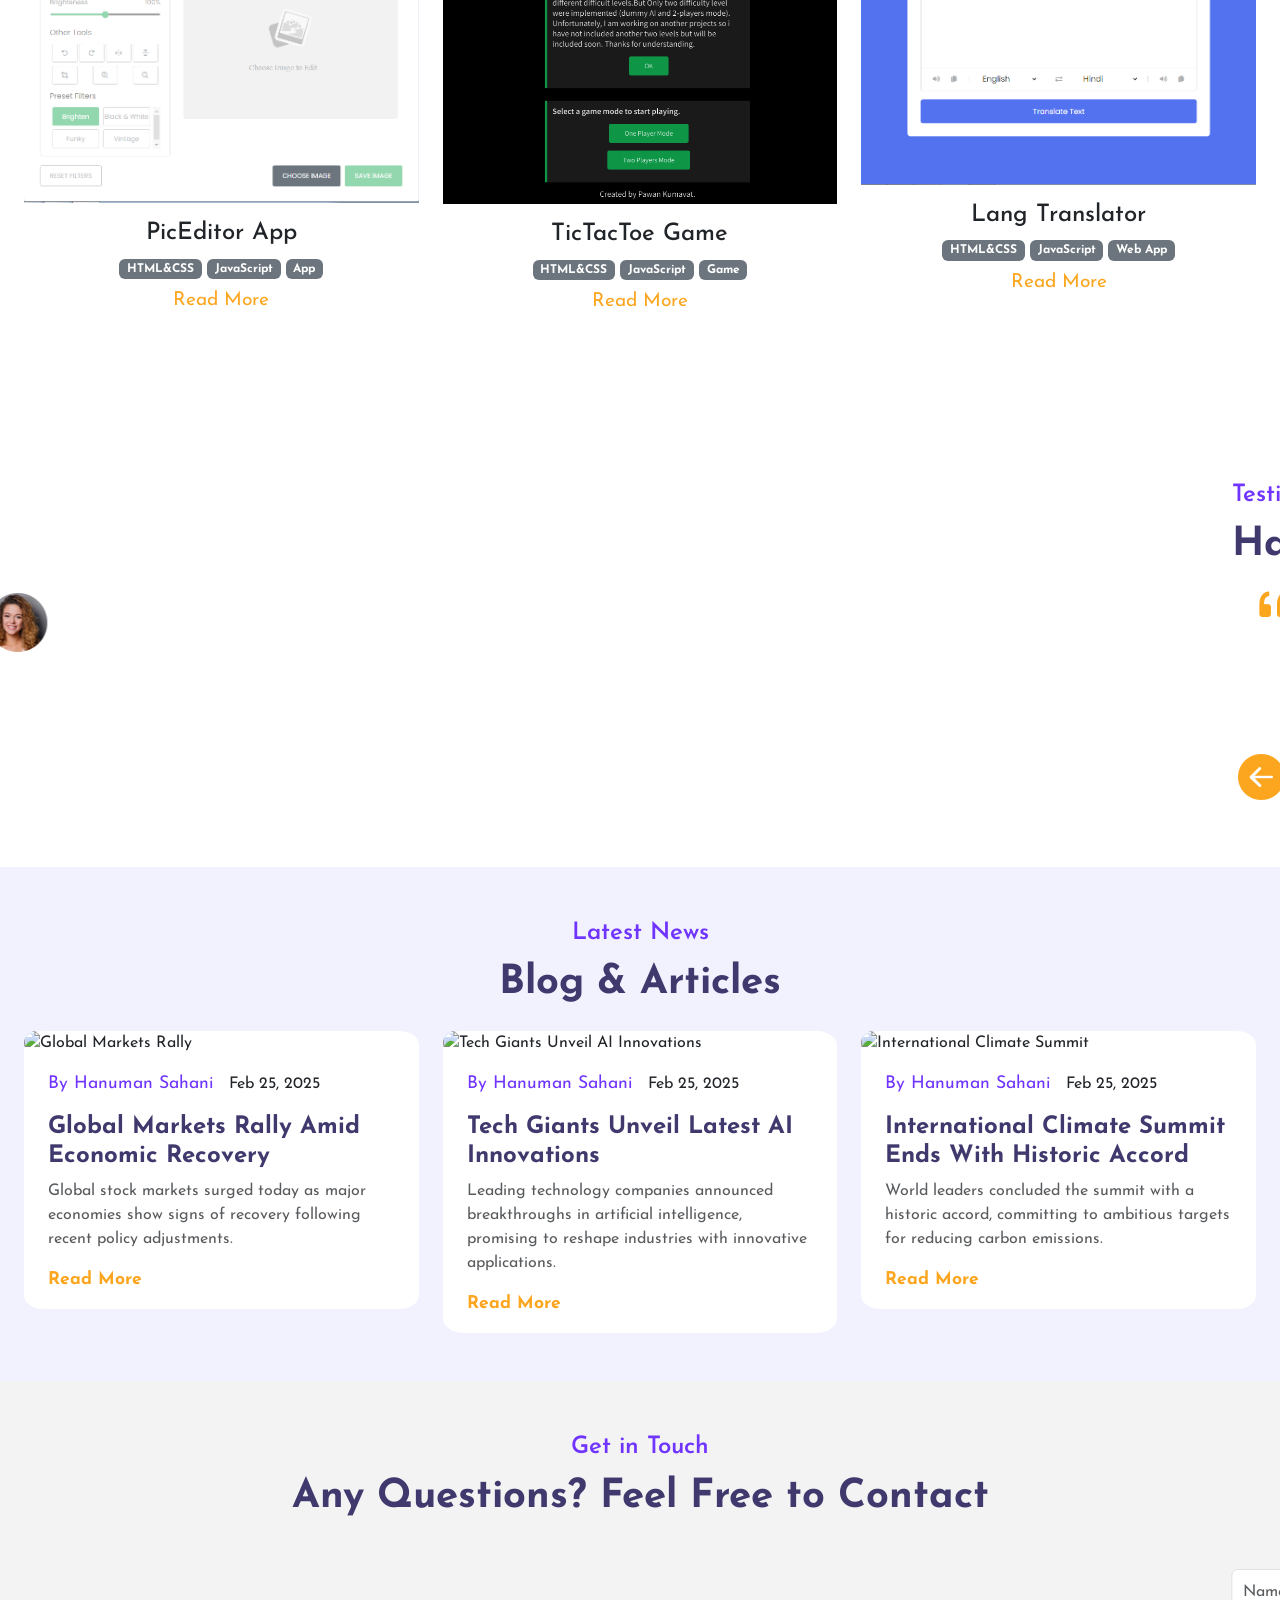
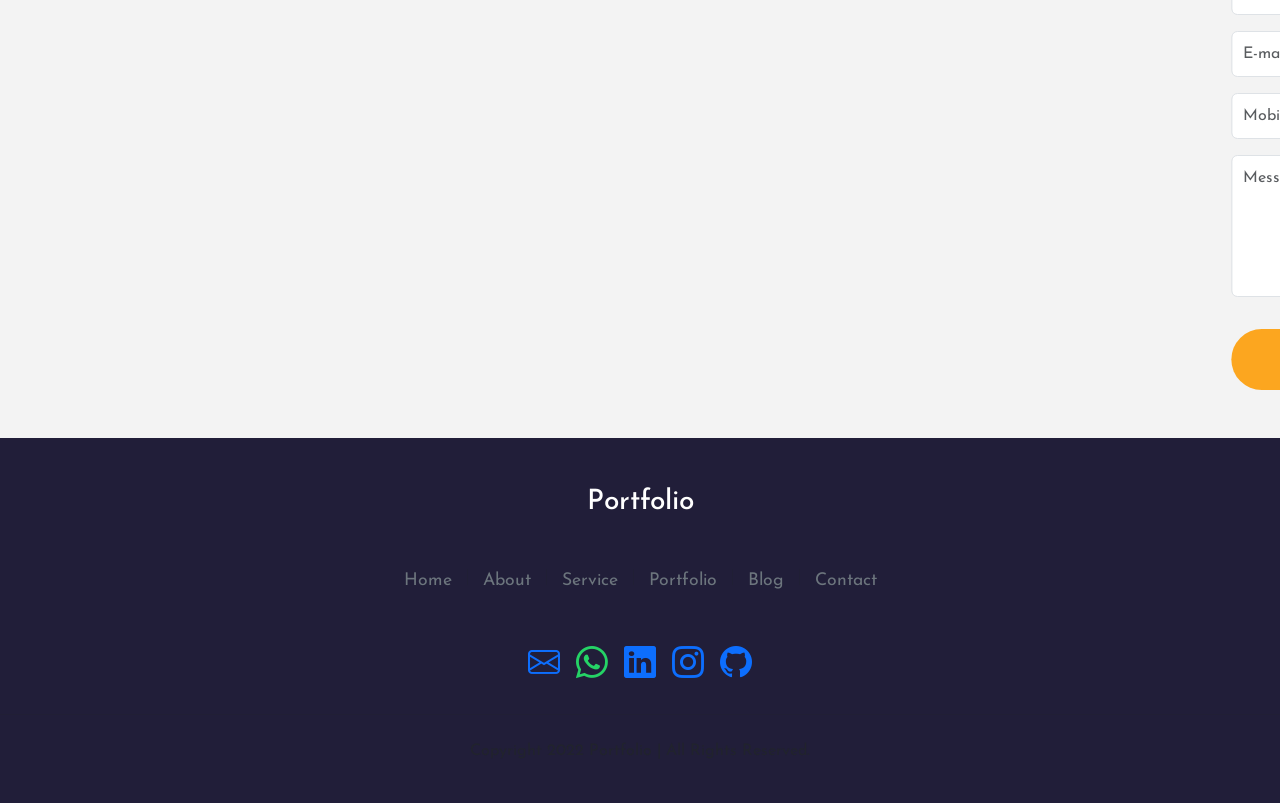
==== commit 975fbe80: "Deleting readmd" ====
--- a/index.html
+++ b/index.html
@@ -61,7 +61,11 @@
           </li>
         </ul>
       </div>
-      <button class="c-btn ms-4 py-2 px-4 rounded-pill d-none d-md-block">Contact</button>
+      <button onclick="window.location.href='mailto:hanumansahani7388@gmail.com'"
+        class="c-btn ms-4 py-2 px-4 rounded-pill d-none d-md-block">
+        Contact
+      </button>
+
     </div>
   </nav>
   <!-- navbar ends here -->
@@ -98,9 +102,11 @@
           Let’s collaborate and bring your ideas to life with cutting-edge technology! 🚀
         </p>
 
-        <button class="c-btn h-btn mt-3 py-3 px-5 rounded-pill">
+        <button class="c-btn h-btn mt-3 py-3 px-5 rounded-pill"
+          onclick="window.location.href='mailto:hanumansahani7388@gmail.com?subject=Hire%20Me%20Inquiry'">
           Hire Me
         </button>
+
         <a href="" class="link ms-4 d-none">See My Work</a>
       </div>
       <div class="col-12 col-md-4 d-none d-md-block">
@@ -110,60 +116,60 @@
   </section>
   <!-- home section ends here -->
 
-<!-- expertise section starts -->
-<section class="expertise mt-5" id="service">
-  <div class="heading text-center">
-    <small>My Expertise</small>
-    <h3>
-      Provide Wide Range of <br />
-      Digital Services
-    </h3>
-  </div>
-  <div class="row justify-content-evenly mt-5">
-    <div class="col-10 col-md-4" data-aos="fade-up">
-      <div class="service-card">
-        <div class="img">
-          <img src="images/service-icon1.png" class="w-25 img-fluid img" alt="Flutter Development" />
-        </div>
-        <div class="content mt-3">
-          <h4>Flutter Development</h4>
-          <p class="text-muted">
-            Build high-performance, cross-platform mobile applications with Flutter for Android and iOS.
-          </p>
-          <a href="" class="link">Read More</a>
-        </div>
-      </div>
-    </div>
-    <div class="col-md-4 col-10" data-aos="fade-up">
-      <div class="service-card">
-        <div class="img">
-          <img src="images/service-icon2.png" class="w-25 img-fluid img" alt="Laravel Development" />
-        </div>
-        <div class="content mt-3">
-          <h4>Laravel Development</h4>
-          <p class="text-muted">
-            Develop robust, scalable, and secure web applications using Laravel, the PHP framework for artisans.
-          </p>
-          <a href="" class="link">Read More</a>
-        </div>
-      </div>
-    </div>
-    <div class="col-md-4 col-10" data-aos="fade-up">
-      <div class="service-card">
-        <div class="img">
-          <img src="images/service-icon3.png" class="w-25 img-fluid img" alt="Debugging" />
-        </div>
-        <div class="content mt-3">
-          <h4>Debugging</h4>
-          <p class="text-muted">
-            Identify and fix bugs efficiently to ensure smooth and error-free application performance.
-          </p>
-          <a href="" class="link">Read More</a>
-        </div>
-      </div>
-    </div>
-  </div>
-</section>
+  <!-- expertise section starts -->
+  <section class="expertise mt-5" id="service">
+    <div class="heading text-center">
+      <small>My Expertise</small>
+      <h3>
+        Provide Wide Range of <br />
+        Digital Services
+      </h3>
+    </div>
+    <div class="row justify-content-evenly mt-5">
+      <div class="col-10 col-md-4" data-aos="fade-up">
+        <div class="service-card">
+          <div class="img">
+            <img src="images/service-icon1.png" class="w-25 img-fluid img" alt="Flutter Development" />
+          </div>
+          <div class="content mt-3">
+            <h4>Flutter Development</h4>
+            <p class="text-muted">
+              Build high-performance, cross-platform mobile applications with Flutter for Android and iOS.
+            </p>
+            <a href="" class="link">Read More</a>
+          </div>
+        </div>
+      </div>
+      <div class="col-md-4 col-10" data-aos="fade-up">
+        <div class="service-card">
+          <div class="img">
+            <img src="images/service-icon2.png" class="w-25 img-fluid img" alt="Laravel Development" />
+          </div>
+          <div class="content mt-3">
+            <h4>Laravel Development</h4>
+            <p class="text-muted">
+              Develop robust, scalable, and secure web applications using Laravel, the PHP framework for artisans.
+            </p>
+            <a href="" class="link">Read More</a>
+          </div>
+        </div>
+      </div>
+      <div class="col-md-4 col-10" data-aos="fade-up">
+        <div class="service-card">
+          <div class="img">
+            <img src="images/service-icon3.png" class="w-25 img-fluid img" alt="Debugging" />
+          </div>
+          <div class="content mt-3">
+            <h4>Debugging</h4>
+            <p class="text-muted">
+              Identify and fix bugs efficiently to ensure smooth and error-free application performance.
+            </p>
+            <a href="" class="link">Read More</a>
+          </div>
+        </div>
+      </div>
+    </div>
+  </section>
 
   <!-- expertise section ends here -->
 
@@ -217,27 +223,31 @@
           <small>My Skills</small>
           <h3>Building Scalable & High-Performance Apps</h3>
           <p class="text-muted">
-            I specialize in crafting modern, high-performance mobile and web applications using cutting-edge technologies.
-            From front-end UI/UX design to back-end development and database management, I ensure seamless digital experiences.
+            I specialize in crafting modern, high-performance mobile and web applications using cutting-edge
+            technologies.
+            From front-end UI/UX design to back-end development and database management, I ensure seamless digital
+            experiences.
           </p>
           <p class="text-muted">
-            🚀 <strong>Flutter & Xcode:</strong> Proficient in developing cross-platform applications with Flutter and 
+            🚀 <strong>Flutter & Xcode:</strong> Proficient in developing cross-platform applications with Flutter and
             integrating native iOS features using Xcode for a seamless iOS experience.
           </p>
           <p class="text-muted">
-            ⚡ <strong>Laravel:</strong> Expertise in building robust, scalable, and secure web applications using Laravel, 
+            ⚡ <strong>Laravel:</strong> Expertise in building robust, scalable, and secure web applications using
+            Laravel,
             ensuring efficient API development and backend management.
           </p>
           <p class="text-muted">
-            🔥 <strong>Firebase:</strong> Skilled in Firebase integration for real-time databases, authentication, cloud functions, 
+            🔥 <strong>Firebase:</strong> Skilled in Firebase integration for real-time databases, authentication, cloud
+            functions,
             push notifications, and analytics to enhance app performance.
           </p>
           <button class="c-btn h-btn mt-3 py-3 px-5 rounded-pill">
-            <a href="Flutter_Laravel_Developer_Resume.pdf" download="SampleCV" style="text-decoration: none; color: #fff;">Download CV</a>
+            <a href="Hanuman Sahani.pdf" download="SampleCV" style="text-decoration: none; color: #fff;">Download CV</a>
           </button>
         </div>
       </div>
-      
+
     </div>
   </section>
   <!-- skill section end here -->
@@ -252,10 +262,8 @@
     <div id="myBtnContainer" class="text-center mt-4">
       <!-- here we will create custom attribute using data- for filtering -->
       <button class="filter-item" data-filter="all">All</button>
-      <button class="filter-item" data-filter="game">Game</button>
+      <button class="filter-item" data-filter="game">Mobile App</button>
       <button class="filter-item" data-filter="webapp">Web App</button>
-      <button class="filter-item" data-filter="website">Website</button>
-      <button class="filter-item" data-filter="brand">Brand</button>
     </div>
     <div class="portfolio-body">
       <div class="row justify-content-evenly px-4">
@@ -338,314 +346,236 @@
   </section>
   <!-- portfolio section ends here -->
 
-  <!-- testimonial section starts  -->
-  <section class="testimonial mt-5 pt-5" id="testimonial">
-    <div class="row justify-content-evenly">
-      <div class="col-md-4 col-10" data-aos="slide-right">
-        <img src="images/tastimonials-img.png" class="img-fluid" alt="" />
-      </div>
-      <div class="col-md-6 col-10 mt-5" data-aos="slide-left">
-        <div class="heading">
-          <small>Testimonials</small>
-          <h3>Happy Clients Feedback</h3>
-          <!-- here we will use carousel element from bootstrap -->
-          <div id="carouselExampleControls" class="carousel slide" data-bs-ride="carousel">
-            <div class="carousel-inner">
-              <div class="carousel-item active">
-                <div class="row justify-content-evenly">
-                  <div class="col-2 text-center">
-                    <i class="bi bi-quote"></i>
-                  </div>
-                  <div class="col-10">
-                    <p class="text-muted">
-                      Quisruam est, qui dolorem ipsum quia dolor sit amet,
-                      consecteaur aeci velit, sed quia non numquam eius modi
-                      tempora incidunt ut lao magnam aliquam quaerat ...
-                    </p>
-                    <h4>Kevin Andrew</h4>
-                    <small class="fs-6 text-muted">CEO of Company</small>
-                  </div>
-                </div>
-              </div>
-              <div class="carousel-item">
-                <div class="row justify-content-evenly">
-                  <div class="col-2 text-center">
-                    <i class="bi bi-quote"></i>
-                  </div>
-                  <div class="col-10">
-                    <p class="text-muted">
-                      Quisruam est, qui dolorem ipsum quia dolor sit amet,
-                      consecteaur aeci velit, sed quia non numquam eius modi
-                      tempora incidunt ut lao magnam aliquam quaerat ...
-                    </p>
-                    <h4>Kevin Andrew</h4>
-                    <small class="fs-6 text-muted">CEO of Company</small>
-                  </div>
-                </div>
-              </div>
-              <div class="carousel-item">
-                <div class="row justify-content-evenly">
-                  <div class="col-2 text-center">
-                    <i class="bi bi-quote"></i>
-                  </div>
-                  <div class="col-10">
-                    <p class="text-muted">
-                      Quisruam est, qui dolorem ipsum quia dolor sit amet,
-                      consecteaur aeci velit, sed quia non numquam eius modi
-                      tempora incidunt ut lao magnam aliquam quaerat ...
-                    </p>
-                    <h4>Kevin Andrew</h4>
-                    <small class="fs-6 text-muted">CEO of Company</small>
-                  </div>
-                </div>
-              </div>
-            </div>
-            <button class="nextprev-btn rounded-pill prev-btn" type="button" data-bs-target="#carouselExampleControls"
-              data-bs-slide="prev">
-              <i class="bi bi-arrow-left-circle-fill prev"></i>
-              <span class="visually-hidden">Previous</span>
-            </button>
-            <button class="nextprev-btn rounded-pill next-btn" type="button" data-bs-target="#carouselExampleControls"
-              data-bs-slide="next">
-              <i class="bi bi-arrow-right-circle-fill next"></i>
-              <span class="visually-hidden">Next</span>
-            </button>
-          </div>
-        </div>
-      </div>
-    </div>
-  </section>
+ <!-- testimonial section starts  -->
+<section class="testimonial mt-5 pt-5" id="testimonial">
+  <div class="row justify-content-evenly">
+    <div class="col-md-4 col-10" data-aos="slide-right">
+      <img src="images/tastimonials-img.png" class="img-fluid" alt="" />
+    </div>
+    <div class="col-md-6 col-10 mt-5" data-aos="slide-left">
+      <div class="heading">
+        <small>Testimonials</small>
+        <h3>Happy Clients Feedback</h3>
+        <div id="carouselExampleControls" class="carousel slide" data-bs-ride="carousel">
+          <div class="carousel-inner">
+            <!-- HRMS Payroll Testimonial -->
+            <div class="carousel-item active">
+              <div class="row justify-content-evenly">
+                <div class="col-2 text-center">
+                  <i class="bi bi-quote"></i>
+                </div>
+                <div class="col-10">
+                  <p class="text-muted">
+                    "Our HRMS Payroll project, built using Flutter and Laravel, has transformed our payroll management. The app is intuitive and efficient."
+                  </p>
+                  <h4>Amit Kumar</h4>
+                  <small class="fs-6 text-muted">HR Manager</small>
+                </div>
+              </div>
+            </div>
+            <!-- eCommerce Testimonial -->
+            <div class="carousel-item">
+              <div class="row justify-content-evenly">
+                <div class="col-2 text-center">
+                  <i class="bi bi-quote"></i>
+                </div>
+                <div class="col-10">
+                  <p class="text-muted">
+                    "The eCommerce platform we developed is a game changer. Flutter and Laravel delivered a seamless shopping experience."
+                  </p>
+                  <h4>Rita Singh</h4>
+                  <small class="fs-6 text-muted">E-commerce Director</small>
+                </div>
+              </div>
+            </div>
+            <!-- Business Listing Testimonial -->
+            <div class="carousel-item">
+              <div class="row justify-content-evenly">
+                <div class="col-2 text-center">
+                  <i class="bi bi-quote"></i>
+                </div>
+                <div class="col-10">
+                  <p class="text-muted">
+                    "Our business listing website created with Flutter and Laravel is intuitive and responsive, significantly boosting our online presence."
+                  </p>
+                  <h4>Deepak Verma</h4>
+                  <small class="fs-6 text-muted">Marketing Head</small>
+                </div>
+              </div>
+            </div>
+            <!-- Bank Employee Leave Tracking Testimonial -->
+            <div class="carousel-item">
+              <div class="row justify-content-evenly">
+                <div class="col-2 text-center">
+                  <i class="bi bi-quote"></i>
+                </div>
+                <div class="col-10">
+                  <p class="text-muted">
+                    "The bank employee leave tracking system improved our operations dramatically. Flutter and Laravel provided a robust and reliable solution."
+                  </p>
+                  <h4>Sunita Patel</h4>
+                  <small class="fs-6 text-muted">HR Director, Bank</small>
+                </div>
+              </div>
+            </div>
+            <!-- Blogging App Testimonial -->
+            <div class="carousel-item">
+              <div class="row justify-content-evenly">
+                <div class="col-2 text-center">
+                  <i class="bi bi-quote"></i>
+                </div>
+                <div class="col-10">
+                  <p class="text-muted">
+                    "The blogging app built on Flutter and Laravel offers a great user experience with its clean interface and engaging content features."
+                  </p>
+                  <h4>Rajesh Sharma</h4>
+                  <small class="fs-6 text-muted">Content Manager</small>
+                </div>
+              </div>
+            </div>
+          </div>
+          <!-- Carousel controls -->
+          <button class="nextprev-btn rounded-pill prev-btn" type="button" data-bs-target="#carouselExampleControls" data-bs-slide="prev">
+            <i class="bi bi-arrow-left-circle-fill"></i>
+            <span class="visually-hidden">Previous</span>
+          </button>
+          <button class="nextprev-btn rounded-pill next-btn" type="button" data-bs-target="#carouselExampleControls" data-bs-slide="next">
+            <i class="bi bi-arrow-right-circle-fill"></i>
+            <span class="visually-hidden">Next</span>
+          </button>
+        </div>
+      </div>
+    </div>
+  </div>
+</section>
+
   <!-- testimonial ends here -->
 
-  <!-- blog section starts -->
-  <section class="blog mt-5 pb-5" id="blog">
-    <div class="heading text-center pt-5">
-      <small>Latest News</small>
-      <h3>Blog & Articles</h3>
-    </div>
-    <div class="row justify-content-evenly px-4 mt-4" data-aos="fade-up">
-      <div class="blogpost col-md-4 col-10 mt-2 mt-md-0 game all">
-        <div class="card">
-          <img src="images/2048game.png" class="card-img-top rounded-4" alt="..." />
-          <div class="card-body px-4">
-            <small>By Pawan Kumavat</small><span class="ms-3">Mar 8,2022</span>
-            <h4 class="card-title">
-              <a href="">Quis autem vea eum iure reprehenderit</a>
-            </h4>
-            <p class="text-muted">
-              Dolor repellendus temporibus autem quibusdam officiis debitis
-              rerum nece aibus minima veniam.
+ <!-- blog section starts -->
+<!-- blog section starts -->
+<section class="blog mt-5 pb-5" id="blog">
+  <div class="heading text-center pt-5">
+    <small>Latest News</small>
+    <h3>Blog & Articles</h3>
+  </div>
+  <div class="row justify-content-evenly px-4 mt-4" data-aos="fade-up">
+    <!-- First Blog Post -->
+    <div class="blogpost col-md-4 col-10 mt-2 mt-md-0">
+      <div class="card">
+        <img src="https://images.goodreturns.in/webp/img/2024/12/trade-setup60051-1733452768.jpg" class="card-img-top rounded-4" alt="Global Markets Rally" />
+        <div class="card-body px-4">
+          <small>By Hanuman Sahani</small><span class="ms-3">Feb 25, 2025</span>
+          <h4 class="card-title">
+            <a href="">Global Markets Rally Amid Economic Recovery</a>
+          </h4>
+          <p class="text-muted">
+            Global stock markets surged today as major economies show signs of recovery following recent policy adjustments.
+          </p>
+          <a href="#" class="read-more-btn link" data-bs-toggle="modal" data-bs-target="#modal1">Read More</a>
+        </div>
+      </div>
+    </div>
+    <!-- Second Blog Post -->
+    <div class="blogpost col-md-4 col-10 mt-5 mt-md-0">
+      <div class="card">
+        <img src="https://encrypted-tbn0.gstatic.com/images?q=tbn:ANd9GcRX8ky-ear5c_T7137fVA2S3Ro1wHG5zjUETA&s" class="card-img-top rounded-4" alt="Tech Giants Unveil AI Innovations" />
+        <div class="card-body px-4">
+          <small>By Hanuman Sahani</small><span class="ms-3">Feb 25, 2025</span>
+          <h4 class="card-title">
+            <a href="">Tech Giants Unveil Latest AI Innovations</a>
+          </h4>
+          <p class="text-muted">
+            Leading technology companies announced breakthroughs in artificial intelligence, promising to reshape industries with innovative applications.
+          </p>
+          <a href="#" class="read-more-btn link" data-bs-toggle="modal" data-bs-target="#modal2">Read More</a>
+        </div>
+      </div>
+    </div>
+    <!-- Third Blog Post -->
+    <div class="blogpost col-md-4 col-10 mt-5 mt-md-0">
+      <div class="card">
+        <img src="https://encrypted-tbn0.gstatic.com/images?q=tbn:ANd9GcSsaew1onTxOoQuw8UXQj5v7rH64tLmiJtsRQ&s" class="card-img-top rounded-4" alt="International Climate Summit" />
+        <div class="card-body px-4">
+          <small>By Hanuman Sahani</small><span class="ms-3">Feb 25, 2025</span>
+          <h4 class="card-title">
+            <a href="">International Climate Summit Ends With Historic Accord</a>
+          </h4>
+          <p class="text-muted">
+            World leaders concluded the summit with a historic accord, committing to ambitious targets for reducing carbon emissions.
+          </p>
+          <a href="#" class="read-more-btn link" data-bs-toggle="modal" data-bs-target="#modal3">Read More</a>
+        </div>
+      </div>
+    </div>
+  </div>
+  <!-- Modal for First Blog Post -->
+  <div class="modal fade" id="modal1" tabindex="-1" aria-labelledby="modal1Label" aria-hidden="true">
+    <div class="modal-dialog">
+      <div class="modal-content">
+        <button type="button" class="btn-c rounded-pill" data-bs-dismiss="modal">
+          <i class="bi bi-x-circle-fill"></i>
+        </button>
+        <div class="modal-body px-4">
+          <div class="img">
+            <img src="https://via.placeholder.com/400x300?text=Global+Markets" class="img-fluid" alt="Global Markets Rally" />
+          </div>
+          <div class="content mt-3">
+            <small>By Hanuman Sahani</small><span class="text-muted ms-2">Feb 25, 2025</span>
+            <h4 class="card-title mt-3">Global Markets Rally Amid Economic Recovery</h4>
+            <p class="text-muted mt-3">
+              In a significant turn of events, global stock markets experienced a surge as investors responded positively to new economic data and policy measures implemented by central banks. Analysts predict that if current trends continue, the recovery will be sustained, driven by improved consumer confidence and rising industrial output.
             </p>
-            <a href="#" class="read-more-btn link" data-bs-toggle="modal" data-bs-target="#exampleModal1">Read More</a>
-          </div>
-        </div>
-      </div>
-      <div class="blogpost col-md-4 col-10 mt-5 mt-md-0 website all">
-        <div class="card">
-          <img src="images/currency-converter.png" class="card-img-top rounded-4" alt="..." />
-          <div class="card-body px-4">
-            <small>By Pawan Kumavat</small><span class="ms-3">Mar 8,2022</span>
-            <h4 class="card-title">
-              <a href="">Quis autem vea eum iure reprehenderit</a>
-            </h4>
-            <p class="text-muted">
-              Dolor repellendus temporibus autem quibusdam officiis debitis
-              rerum nece aibus minima veniam.
+          </div>
+        </div>
+      </div>
+    </div>
+  </div>
+  <!-- Modal for Second Blog Post -->
+  <div class="modal fade" id="modal2" tabindex="-1" aria-labelledby="modal2Label" aria-hidden="true">
+    <div class="modal-dialog">
+      <div class="modal-content">
+        <button type="button" class="btn-c rounded-pill" data-bs-dismiss="modal">
+          <i class="bi bi-x-circle-fill"></i>
+        </button>
+        <div class="modal-body px-4">
+          <div class="img">
+            <img src="https://via.placeholder.com/400x300?text=Tech+Innovation" class="img-fluid" alt="Tech Giants Unveil AI Innovations" />
+          </div>
+          <div class="content mt-3">
+            <small>By Hanuman Sahani</small><span class="text-muted ms-2">Feb 25, 2025</span>
+            <h4 class="card-title mt-3">Tech Giants Unveil Latest AI Innovations</h4>
+            <p class="text-muted mt-3">
+              At a major technology conference, several industry leaders showcased their latest advancements in artificial intelligence. The new innovations aim to enhance automation, streamline data analysis, and drive smarter solutions across various sectors, setting the stage for the next wave of digital transformation.
             </p>
-            <a href="#" class="read-more-btn link" data-bs-toggle="modal" data-bs-target="#exampleModal2">Read More</a>
-          </div>
-        </div>
-      </div>
-      <div class="blogpost col-md-4 col-10 mt-5 mt-md-0 webapp all">
-        <div class="card">
-          <img src="images/dictionary.png" class="card-img-top rounded-4" alt="..." />
-          <div class="card-body px-4">
-            <small>By Pawan Kumavat</small><span class="ms-3">Mar 8,2022</span>
-            <h4 class="card-title">
-              <a href="">Quis autem vea eum iure reprehenderit</a>
-            </h4>
-            <p class="text-muted">
-              Dolor repellendus temporibus autem quibusdam officiis debitis
-              rerum nece aibus minima veniam.
+          </div>
+        </div>
+      </div>
+    </div>
+  </div>
+  <!-- Modal for Third Blog Post -->
+  <div class="modal fade" id="modal3" tabindex="-1" aria-labelledby="modal3Label" aria-hidden="true">
+    <div class="modal-dialog">
+      <div class="modal-content">
+        <button type="button" class="btn-c rounded-pill" data-bs-dismiss="modal">
+          <i class="bi bi-x-circle-fill"></i>
+        </button>
+        <div class="modal-body px-4">
+          <div class="img">
+            <img src="https://via.placeholder.com/400x300?text=Climate+Summit" class="img-fluid" alt="International Climate Summit" />
+          </div>
+          <div class="content mt-3">
+            <small>By Hanuman Sahani</small><span class="text-muted ms-2">Feb 25, 2025</span>
+            <h4 class="card-title mt-3">International Climate Summit Ends With Historic Accord</h4>
+            <p class="text-muted mt-3">
+              In a landmark decision, world leaders at the International Climate Summit agreed on a comprehensive accord to combat climate change. The agreement includes stringent targets for reducing greenhouse gas emissions and a coordinated effort to transition to renewable energy sources, reflecting a unified global commitment to environmental sustainability.
             </p>
-            <a href="#" class="read-more-btn link" data-bs-toggle="modal" data-bs-target="#exampleModal3">Read More</a>
-          </div>
-        </div>
-      </div>
-      <!-- here we will make modals if Read more link is clicked the modal will popup -->
-      <div class="modal fade" id="exampleModal1" tabindex="-1" aria-labelledby="exampleModalLabel" aria-hidden="true">
-        <div class="modal-dialog">
-          <div class="modal-content">
-
-            <button type="button" class="btn-c rounded-pill" data-bs-dismiss="modal"><i
-                class="bi bi-x-circle-fill"></i></button>
-
-            <div class="modal-body px-4">
-              <div class="img">
-                <img src="images/2048game.png" class="img-fluid" alt="">
-              </div>
-              <div class="content mt-3">
-                <small>By Pawan Kumavat</small><span class="text-muted ms-2">Mar 8,2022</span>
-                <h4 class="card-title mt-3">Quis autem vea eum iure reprehenderit</h4>
-                <div class="social-links mt-4">
-                  <button href="" class="rounded-pill dribble">
-                    <i class="bi bi-dribbble"></i>
-                  </button>
-                  <button href="" class="rounded-pill whatsapp">
-                    <i class="bi bi-whatsapp"></i>
-                  </button>
-                  <button href="" class="rounded-pill behance">
-                    <i class="bi bi-behance"></i>
-                  </button>
-                </div>
-                <p class="text-muted mt-3">Lorem ipsum dolor sit amet, consectetur adipiscing elit. Nullam tempor eros a
-                  tellus auctor, nec suscipit nunc dignissim. Ut suscipit gravida augue sed elementum. Sed sed luctus
-                  nisl. Donec scelerisque nisi in sodales mattis. Vestibulum suscipit odio ac enim blandit sollicitudin.
-                  Aliquam ultrices sem quis urna placerat interdum. Etiam rutrum, quam sagittis tristique mollis, libero
-                  arcu scelerisque erat, eget tincidunt eros diam quis nunc.</p>
-              </div>
-            </div>
-            <div class="heading px-2">
-              <h3 class="fs-3 ms-3">Leave A Comment</h3>
-            </div>
-            <div class="contact-form ms-3 mt-3 pb-4 px-2">
-              <div class="mb-3">
-                <input type="text" class="form-control" id="exampleFormControlInput1" placeholder="Name" />
-              </div>
-              <div class="mb-3">
-                <input type="email" class="form-control" id="exampleFormControlInput1" placeholder="E-mail" />
-              </div>
-              <div class="mb-3">
-                <input type="text" class="form-control" id="exampleFormControlInput1" placeholder="Mobile No." />
-              </div>
-              <div class="mb-3">
-                <textarea class="form-control" id="exampleFormControlTextarea1" placeholder="Message"
-                  rows="5"></textarea>
-              </div>
-              <button class="c-btn h-btn mt-3 py-2 px-4 rounded-pill">
-                Submit
-              </button>
-            </div>
-
-          </div>
-        </div>
-      </div>
-      <div class="modal fade" id="exampleModal2" tabindex="-1" aria-labelledby="exampleModalLabel" aria-hidden="true">
-        <div class="modal-dialog">
-          <div class="modal-content">
-
-            <button type="button" class="btn-c rounded-pill" data-bs-dismiss="modal"><i
-                class="bi bi-x-circle-fill"></i></button>
-
-            <div class="modal-body px-4">
-              <div class="img">
-                <img src="images/currency-converter.png" class="img-fluid" alt="">
-              </div>
-              <div class="content mt-3">
-                <small>By Pawan Kumavat</small><span class="text-muted ms-2 ms-md-0">Mar 8,2022</span>
-                <h4 class="card-title mt-3">Quis autem vea eum iure reprehenderit</h4>
-                <div class="social-links mt-4">
-                  <button href="" class="rounded-pill dribble">
-                    <i class="bi bi-dribbble"></i>
-                  </button>
-                  <button href="" class="rounded-pill whatsapp">
-                    <i class="bi bi-whatsapp"></i>
-                  </button>
-                  <button href="" class="rounded-pill behance">
-                    <i class="bi bi-behance"></i>
-                  </button>
-                </div>
-                <p class="text-muted mt-3">Lorem ipsum dolor sit amet, consectetur adipiscing elit. Nullam tempor eros a
-                  tellus auctor, nec suscipit nunc dignissim. Ut suscipit gravida augue sed elementum. Sed sed luctus
-                  nisl. Donec scelerisque nisi in sodales mattis. Vestibulum suscipit odio ac enim blandit sollicitudin.
-                  Aliquam ultrices sem quis urna placerat interdum. Etiam rutrum, quam sagittis tristique mollis, libero
-                  arcu scelerisque erat, eget tincidunt eros diam quis nunc.</p>
-              </div>
-            </div>
-            <div class="heading px-2">
-              <h3 class="fs-3 ms-3">Leave A Comment</h3>
-            </div>
-            <div class="contact-form ms-3 mt-3 pb-4 px-2">
-              <div class="mb-3">
-                <input type="text" class="form-control" id="exampleFormControlInput1" placeholder="Name" />
-              </div>
-              <div class="mb-3">
-                <input type="email" class="form-control" id="exampleFormControlInput1" placeholder="E-mail" />
-              </div>
-              <div class="mb-3">
-                <input type="text" class="form-control" id="exampleFormControlInput1" placeholder="Mobile No." />
-              </div>
-              <div class="mb-3">
-                <textarea class="form-control" id="exampleFormControlTextarea1" placeholder="Message"
-                  rows="5"></textarea>
-              </div>
-              <button class="c-btn h-btn mt-3 py-2 px-4 rounded-pill">
-                Submit
-              </button>
-            </div>
-
-          </div>
-        </div>
-      </div>
-      <div class="modal fade" id="exampleModal3" tabindex="-1" aria-labelledby="exampleModalLabel" aria-hidden="true">
-        <div class="modal-dialog">
-          <div class="modal-content">
-
-            <button type="button" class="btn-c rounded-pill" data-bs-dismiss="modal"><i
-                class="bi bi-x-circle-fill"></i></button>
-
-            <div class="modal-body px-4">
-              <div class="img">
-                <img src="images/dictionary.png" class="img-fluid" alt="">
-              </div>
-              <div class="content mt-3">
-                <small>By Pawan Kumavat</small><span class="text-muted ms-2 ms-md-0">Mar 8,2022</span>
-                <h4 class="card-title mt-3">Quis autem vea eum iure reprehenderit</h4>
-                <div class="social-links mt-4">
-                  <button href="" class="rounded-pill dribble">
-                    <i class="bi bi-dribbble"></i>
-                  </button>
-                  <button href="" class="rounded-pill whatsapp">
-                    <i class="bi bi-whatsapp"></i>
-                  </button>
-                  <button href="" class="rounded-pill behance">
-                    <i class="bi bi-behance"></i>
-                  </button>
-                </div>
-                <p class="text-muted mt-3">Lorem ipsum dolor sit amet, consectetur adipiscing elit. Nullam tempor eros a
-                  tellus auctor, nec suscipit nunc dignissim. Ut suscipit gravida augue sed elementum. Sed sed luctus
-                  nisl. Donec scelerisque nisi in sodales mattis. Vestibulum suscipit odio ac enim blandit sollicitudin.
-                  Aliquam ultrices sem quis urna placerat interdum. Etiam rutrum, quam sagittis tristique mollis, libero
-                  arcu scelerisque erat, eget tincidunt eros diam quis nunc.</p>
-              </div>
-            </div>
-            <div class="heading px-2">
-              <h3 class="fs-3 ms-3">Leave A Comment</h3>
-            </div>
-            <div class="contact-form ms-3 mt-3 pb-4 px-2">
-              <div class="mb-3">
-                <input type="text" class="form-control" id="exampleFormControlInput1" placeholder="Name" />
-              </div>
-              <div class="mb-3">
-                <input type="email" class="form-control" id="exampleFormControlInput1" placeholder="E-mail" />
-              </div>
-              <div class="mb-3">
-                <input type="text" class="form-control" id="exampleFormControlInput1" placeholder="Mobile No." />
-              </div>
-              <div class="mb-3">
-                <textarea class="form-control" id="exampleFormControlTextarea1" placeholder="Message"
-                  rows="5"></textarea>
-              </div>
-              <button class="c-btn h-btn mt-3 py-2 px-4 rounded-pill">
-                Submit
-              </button>
-            </div>
-
-          </div>
-        </div>
-      </div>
-    </div>
-  </section>
+          </div>
+        </div>
+      </div>
+    </div>
+  </div>
+</section>
+
   <!-- blog section ends here -->
 
   <!-- contact section starts -->
@@ -750,9 +680,9 @@
         <i class="bi bi-github fs-2"></i>
       </a>
     </div>
-    
-    
-    
+
+
+
     <hr class="text-muted my-4" />
 
     <p>Copyright 2022 Portfolio | All Rights Reserved.</p>
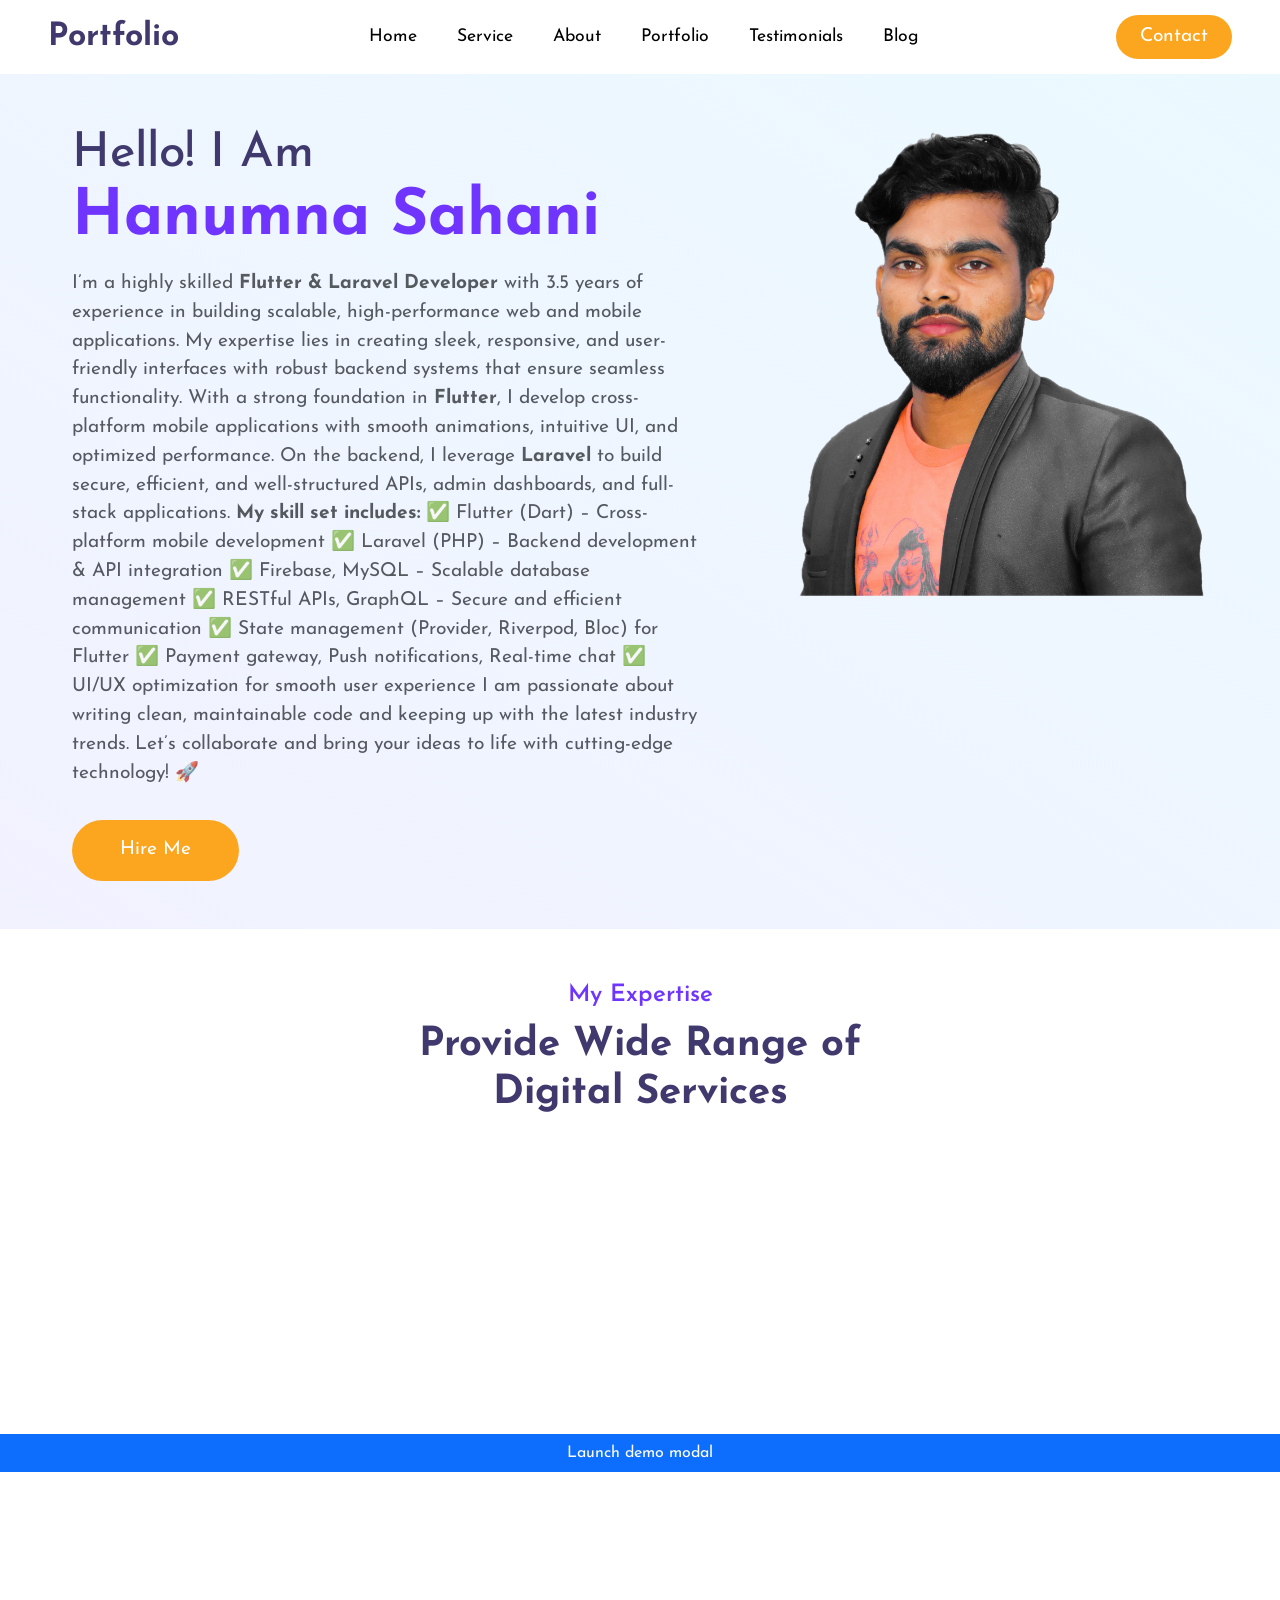
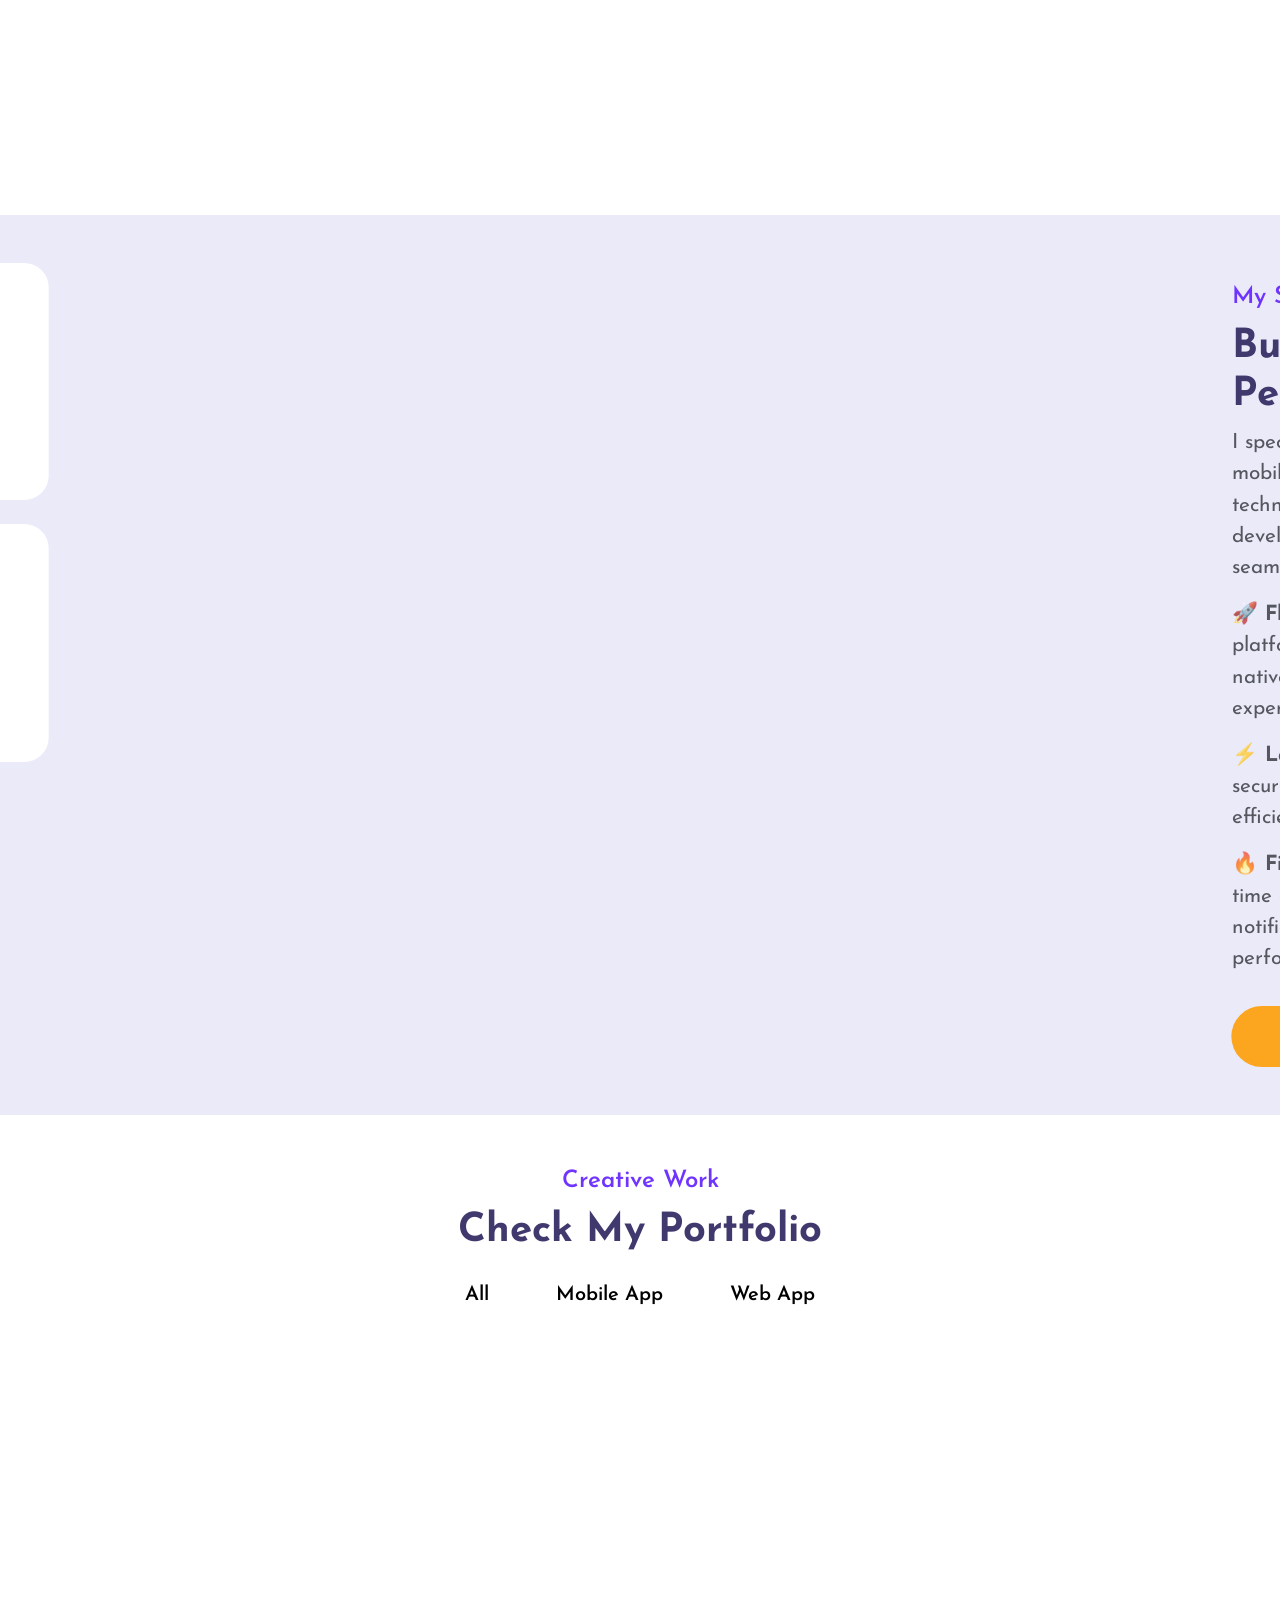
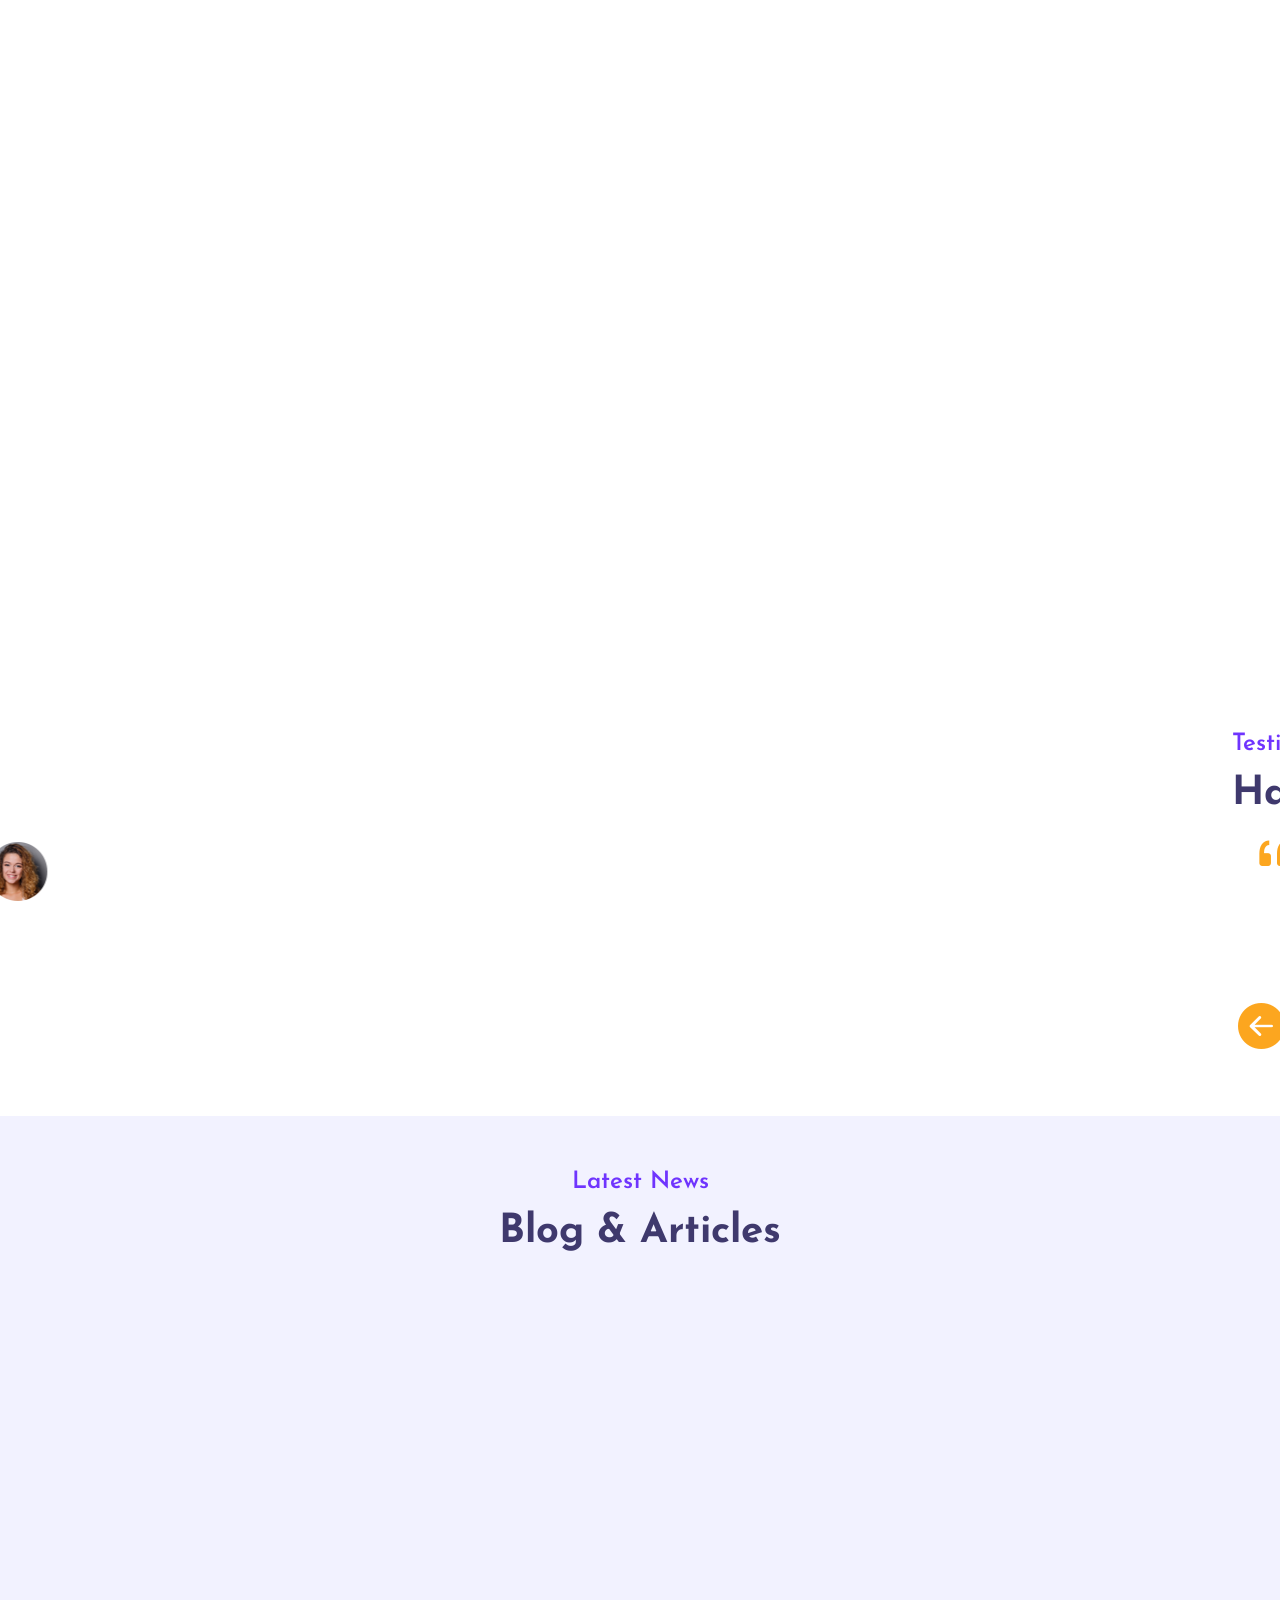
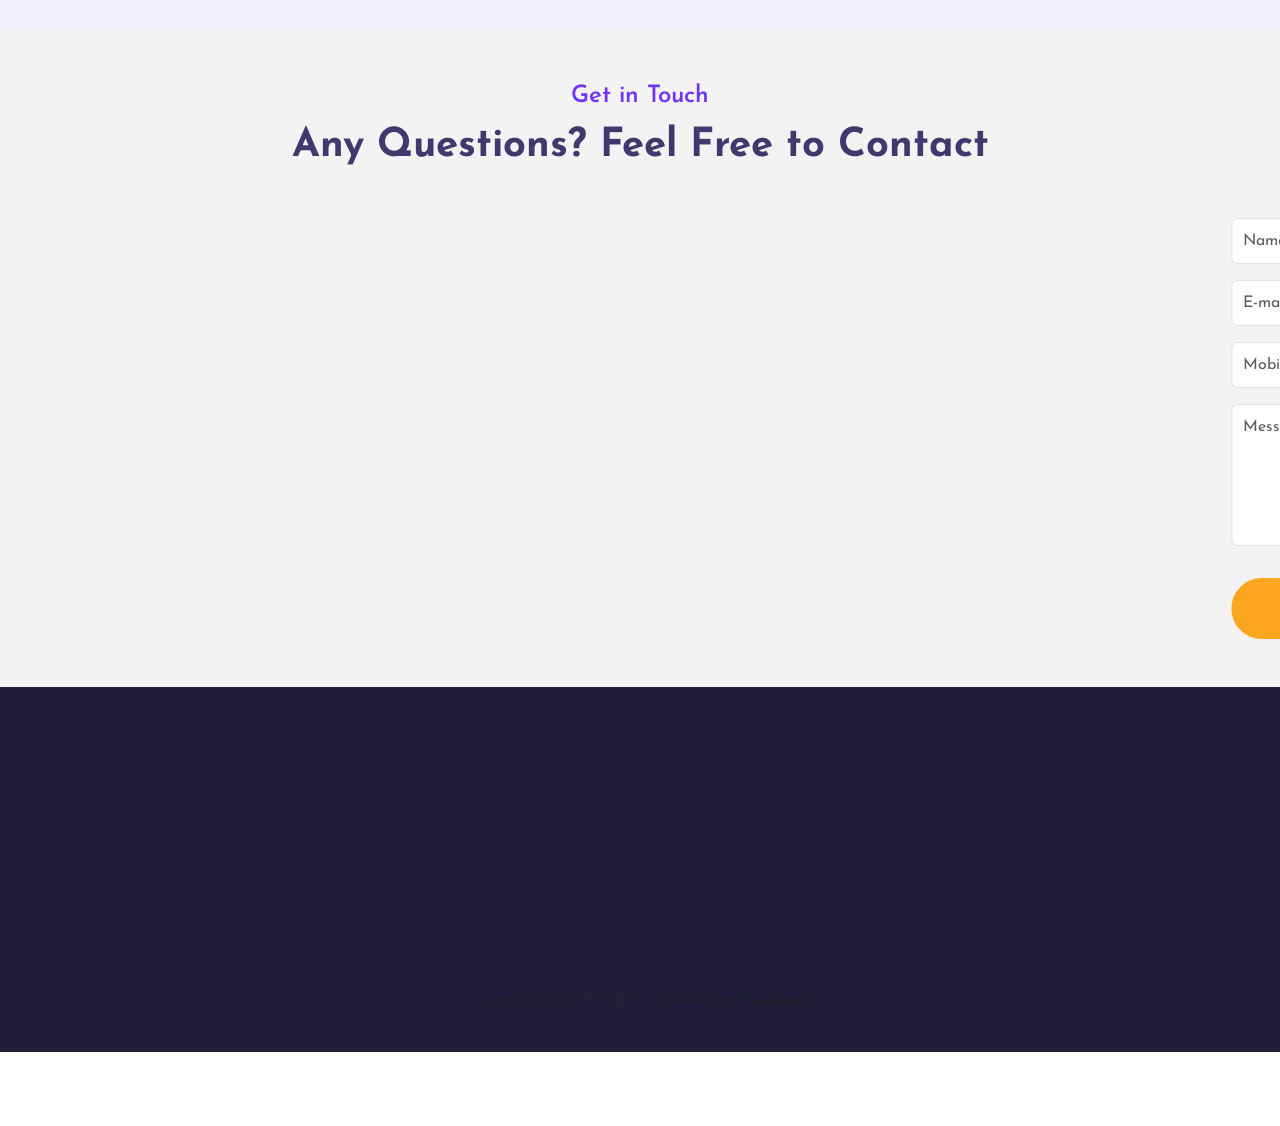
==== commit 1a516647: "`Updated index.html with new project information and images`" ====
--- a/index.html
+++ b/index.html
@@ -79,7 +79,7 @@
           Hello! I Am <br /><span class="c-orange">Hanumna Sahani</span>
         </h2>
         <p class="text-muted">
-          I’m a highly skilled <strong>Flutter & Laravel Developer</strong> with 3 years of experience in building
+          I’m a highly skilled <strong>Flutter & Laravel Developer</strong> with 3.5 years of experience in building
           scalable, high-performance web and mobile applications.
           My expertise lies in creating sleek, responsive, and user-friendly interfaces with robust backend systems that
           ensure seamless functionality.
@@ -110,7 +110,7 @@
         <a href="" class="link ms-4 d-none">See My Work</a>
       </div>
       <div class="col-12 col-md-4 d-none d-md-block">
-        <img src="imges/IMG_20240221_153548 Background Removed.png" class="img-fluid" alt="" />
+        <img src="images/IMG_20240221_153548 Background Removed.png" class="img-fluid" alt="" />
       </div>
     </div>
   </section>
@@ -140,6 +140,40 @@
           </div>
         </div>
       </div>
+
+
+<!-- Button trigger modal -->
+<button type="button" class="btn btn-primary" data-toggle="modal" data-target="#exampleModal">
+  Launch demo modal
+</button>
+
+<!-- Modal -->
+<div class="modal fade" id="exampleModal" tabindex="-1" role="dialog" aria-labelledby="exampleModalLabel" aria-hidden="true">
+  <div class="modal-dialog" role="document">
+    <div class="modal-content">
+      <div class="modal-header">
+        <h5 class="modal-title" id="exampleModalLabel">Modal title</h5>
+        <button type="button" class="close" data-dismiss="modal" aria-label="Close">
+          <span aria-hidden="true">&times;</span>
+        </button>
+      </div>
+      <div class="modal-body">
+        ...
+      </div>
+      <div class="modal-footer">
+        <button type="button" class="btn btn-secondary" data-dismiss="modal">Close</button>
+        <button type="button" class="btn btn-primary">Save changes</button>
+      </div>
+    </div>
+  </div>
+</div>
+
+
+
+
+
+
+
       <div class="col-md-4 col-10" data-aos="fade-up">
         <div class="service-card">
           <div class="img">
@@ -269,37 +303,37 @@
       <div class="row justify-content-evenly px-4">
         <div class="post col-md-4 game all col-10 mt-3 mt-md-0" data-aos="fade-up">
           <div class="card">
-            <img src="images/2048game.png" class="card-img-top" alt="..." />
+            <img src="images/Screenshot 2025-08-21 at 8.57.15 PM.png" class="card-img-top" alt="..." />
             <div class="card-body text-center">
-              <h4 class="card-title">2048 Game</h4>
-              <span class="badge bg-secondary badge-pill">HTML&CSS</span>
-              <span class="badge bg-secondary badge-pill">JavaScript</span>
-              <span class="badge bg-secondary badge-pill mb-2">Game</span><br />
-              <a href="#" class="link">Read More</a>
+              <h4 class="card-title">Utsav Fashion</h4>
+              <span class="badge bg-secondary badge-pill">Flutter</span>
+              <span class="badge bg-secondary badge-pill">Dart</span>
+              <span class="badge bg-secondary badge-pill mb-2">Mobile App</span><br />
+              <a href="https://apps.apple.com/in/app/utsav-fashion-online-shopping/id6475716463" class="link">Read More</a>
             </div>
           </div>
         </div>
         <div class="post col-md-4 website all col-10 mt-3 mt-md-0" data-aos="fade-up">
           <div class="card">
-            <img src="images/currency-converter.png" class="card-img-top" alt="..." />
+            <img src="images/Screenshot 2025-08-21 at 8.59.03 PM.png" class="card-img-top" alt="..." />
             <div class="card-body text-center">
-              <h4 class="card-title">Converter App</h4>
-              <span class="badge bg-secondary badge-pill">HTML&CSS</span>
-              <span class="badge bg-secondary badge-pill">JavaScript</span>
-              <span class="badge bg-secondary badge-pill mb-2">Website</span><br />
-              <a href="#" class="read-more-btn link">Read More</a>
+              <h4 class="card-title">Srank Bazaar</h4>
+              <span class="badge bg-secondary badge-pill">Flutter</span>
+              <span class="badge bg-secondary badge-pill">Dart</span>
+              <span class="badge bg-secondary badge-pill mb-2">Mobile App</span><br  />
+              <a href="https://apps.apple.com/in/app/srankbazaar/id6748201859" class="read-more-btn link">Read More</a>
             </div>
           </div>
         </div>
         <div class="post col-md-4 webapp all col-10 mt-3 mt-md-0" data-aos="fade-up">
           <div class="card">
-            <img src="images/dictionary.png" class="card-img-top" alt="..." />
+            <img src="images/Screenshot 2025-08-21 at 8.55.38 PM.png" class="card-img-top" alt="..." />
             <div class="card-body text-center">
-              <h4 class="card-title">Dictionary</h4>
-              <span class="badge bg-secondary badge-pill">HTML&CSS</span>
-              <span class="badge bg-secondary badge-pill">JavaScript</span>
-              <span class="badge bg-secondary badge-pill mb-2">WebApp</span><br />
-              <a href="#" class="read-more-btn link">Read More</a>
+              <h4 class="card-title">STM NXT</h4>
+              <span class="badge bg-secondary badge-pill">Flutter</span>
+              <span class="badge bg-secondary badge-pill">Laravel</span>
+              <span class="badge bg-secondary badge-pill mb-2">Mobile and web App</span><br />
+              <a href="https://apps.apple.com/jp/app/stm-nxt/id6736826180" class="read-more-btn link">Read More</a>
             </div>
           </div>
         </div>
@@ -307,25 +341,25 @@
       <div class="row justify-content-evenly mt-4 px-4">
         <div class="post col-md-4 game all col-10 mt-3 mt-md-0" data-aos="fade-up">
           <div class="card">
-            <img src="images/piceditor.png" class="card-img-top" alt="..." />
+            <img src="images/Screenshot 2025-08-21 at 8.52.40 PM.png" class="card-img-top" alt="..." />
             <div class="card-body text-center">
-              <h4 class="card-title">PicEditor App</h4>
-              <span class="badge bg-secondary badge-pill">HTML&CSS</span>
-              <span class="badge bg-secondary badge-pill">JavaScript</span>
-              <span class="badge bg-secondary badge-pill mb-2">App</span><br />
-              <a href="#" class="read-more-btn link">Read More</a>
+              <h4 class="card-title">Akc Payroll</h4>
+              <span class="badge bg-secondary badge-pill">Flutter</span>
+              <span class="badge bg-secondary badge-pill">Laravel</span>
+              <span class="badge bg-secondary badge-pill mb-2">Mobile And Web App</span><br />
+              <a href="https://payroll.daytek.in/dashbord" class="read-more-btn link">Read More</a>
             </div>
           </div>
         </div>
         <div class="post col-md-4 website all col-10 mt-3 mt-md-0" data-aos="fade-up">
           <div class="card">
-            <img src="images/tictactoe.png" class="card-img-top" alt="..." />
+            <img src="images/Screenshot 2025-08-21 at 8.56.14 PM.png" class="card-img-top" alt="..." />
             <div class="card-body text-center">
-              <h4 class="card-title">TicTacToe Game</h4>
-              <span class="badge bg-secondary badge-pill">HTML&CSS</span>
-              <span class="badge bg-secondary badge-pill">JavaScript</span>
-              <span class="badge bg-secondary badge-pill mb-2">Game</span><br />
-              <a href="#" class="read-more-btn link">Read More</a>
+              <h4 class="card-title">SHBBC</h4>
+              <span class="badge bg-secondary badge-pill">Flutter</span>
+              <span class="badge bg-secondary badge-pill">Firebase</span>
+              <span class="badge bg-secondary badge-pill mb-2">Mobile App</span><br />
+              <a href="https://play.google.com/store/apps/details?id=com.akcwebtech.shbbc&pcampaignid=web_share" class="read-more-btn link">Read More</a>
             </div>
           </div>
         </div>
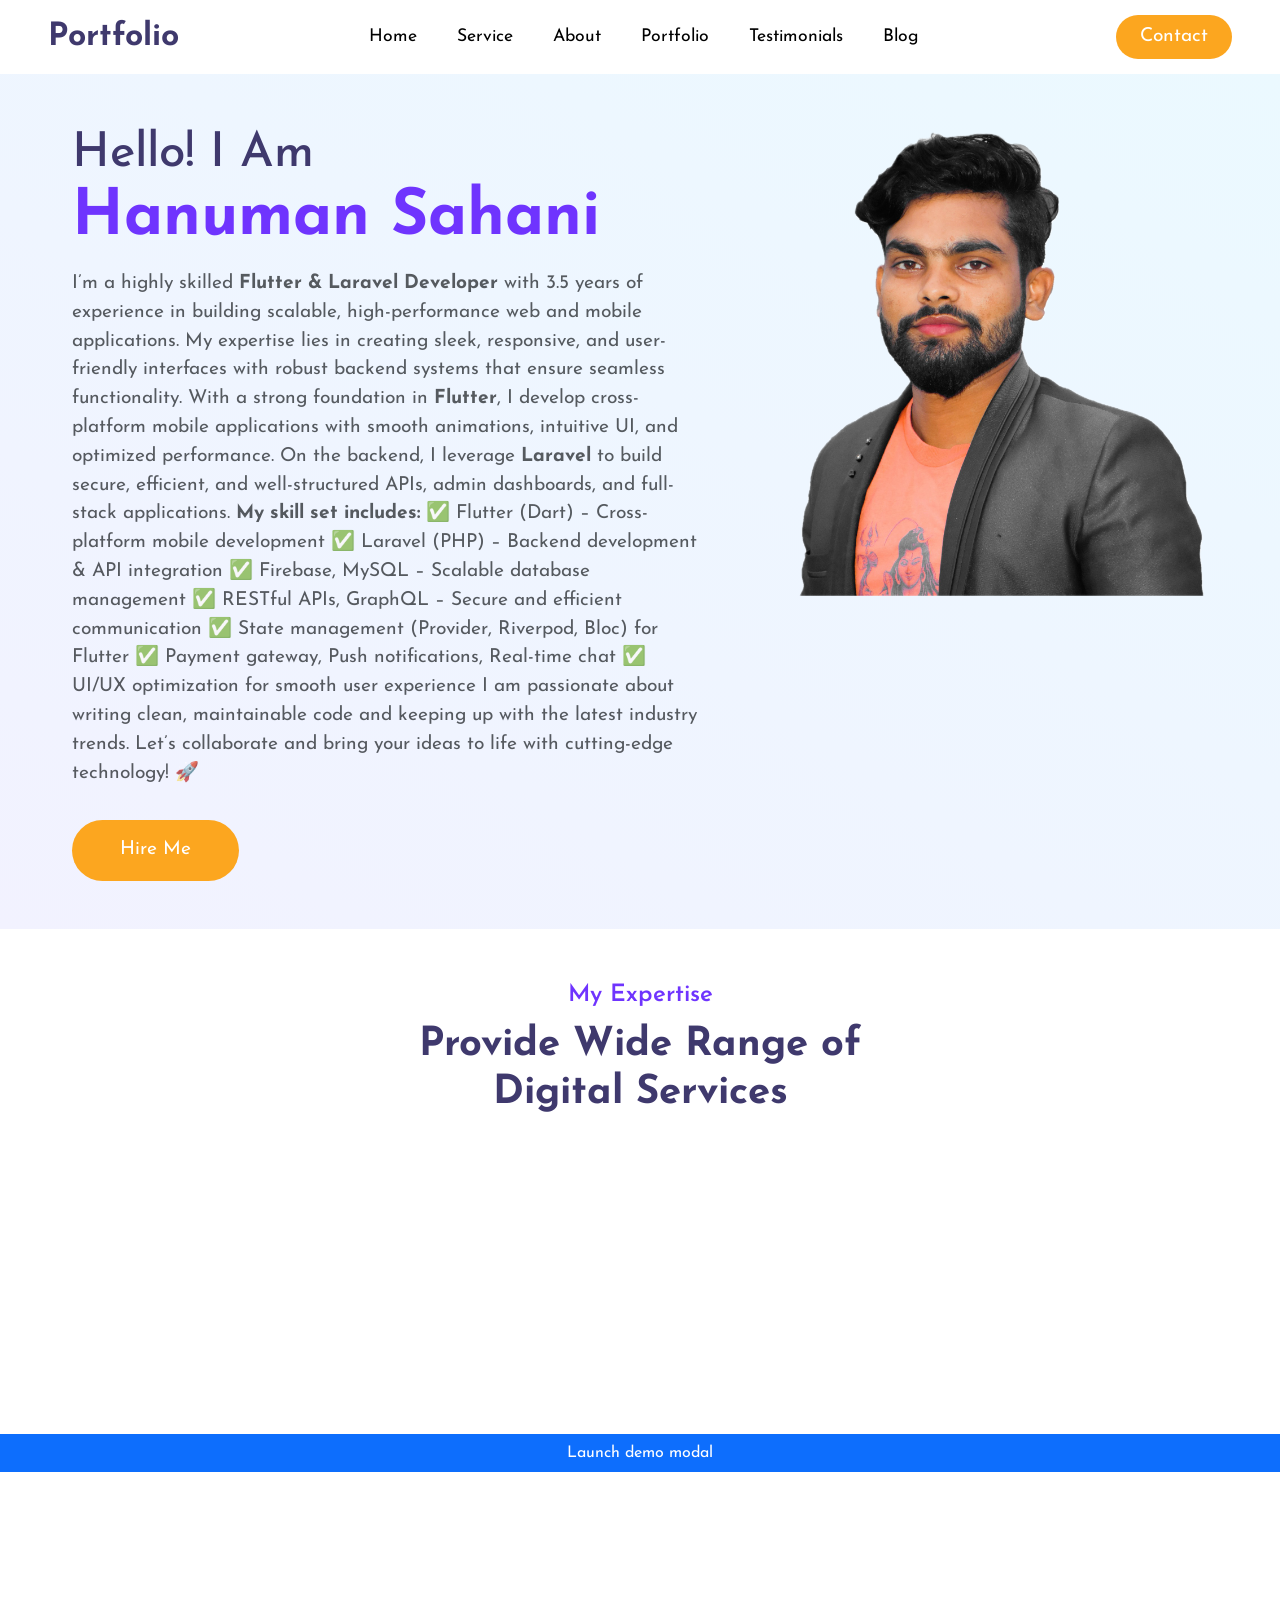
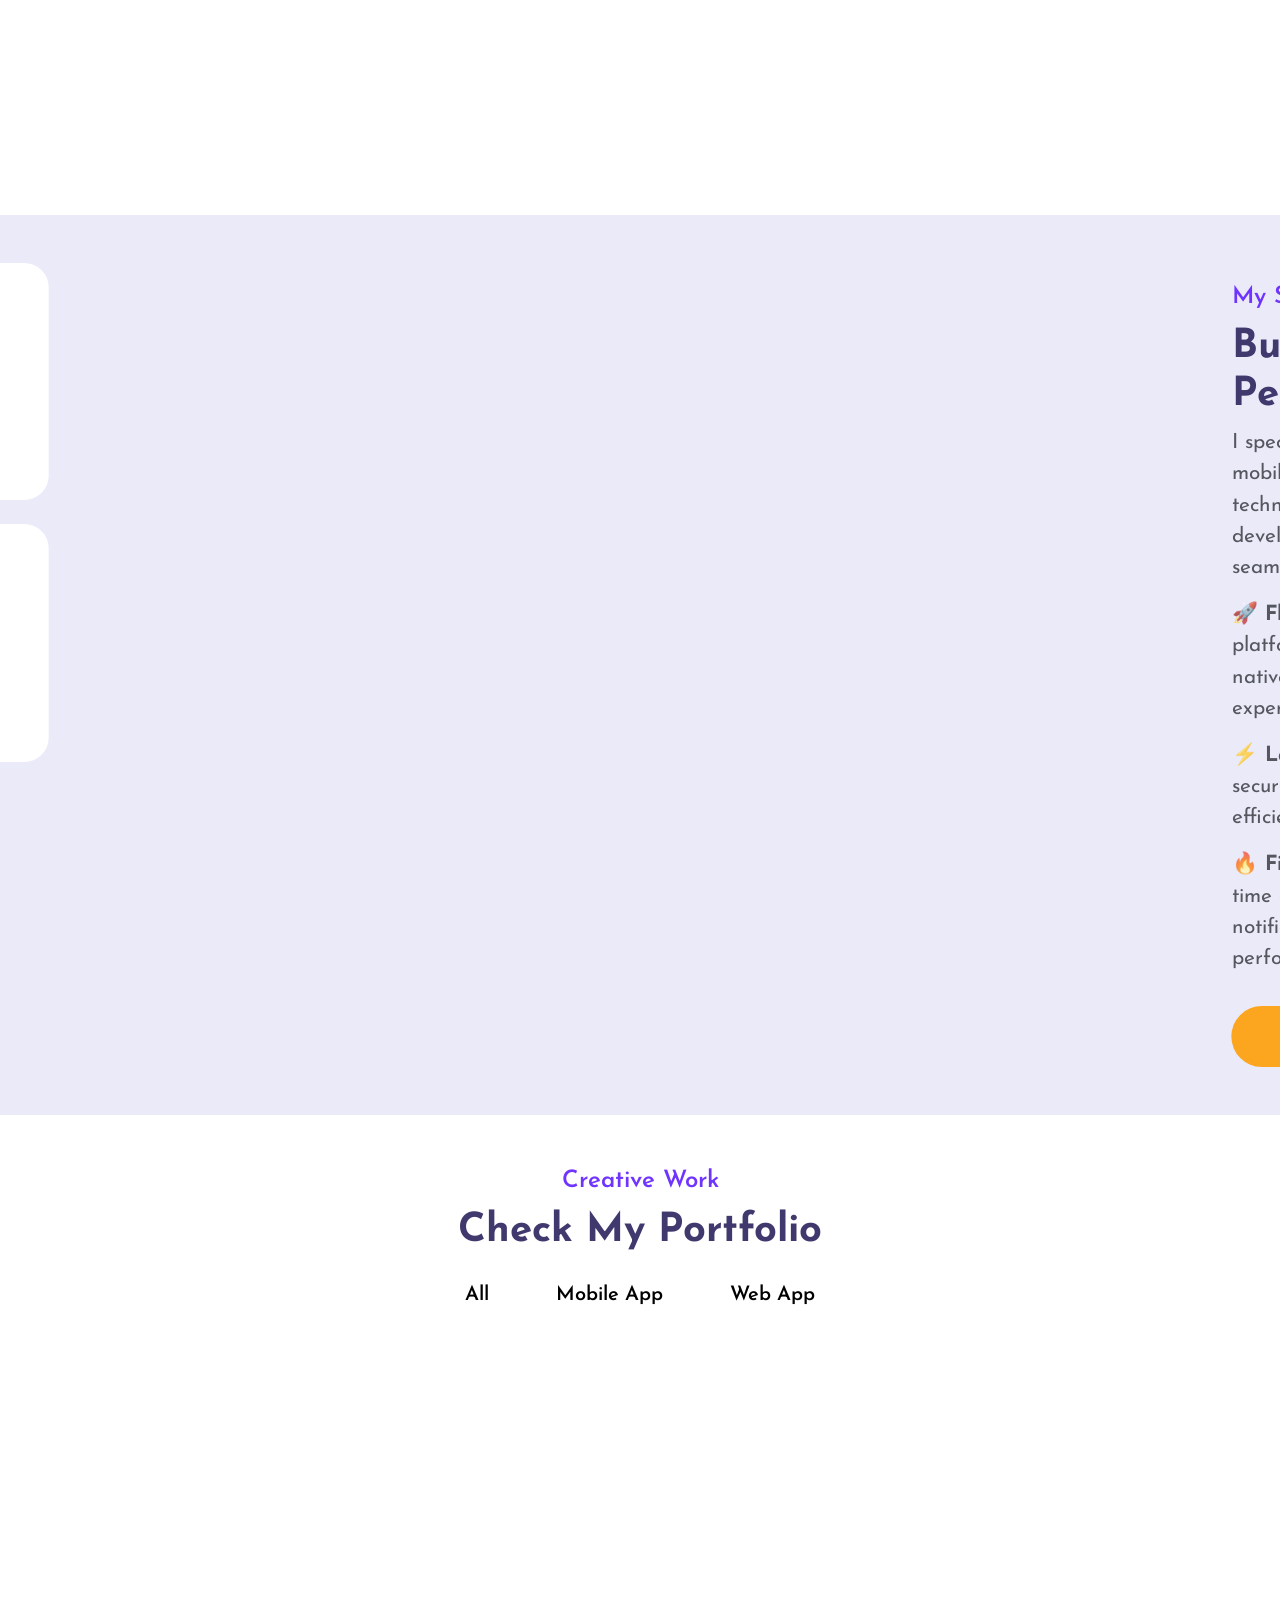
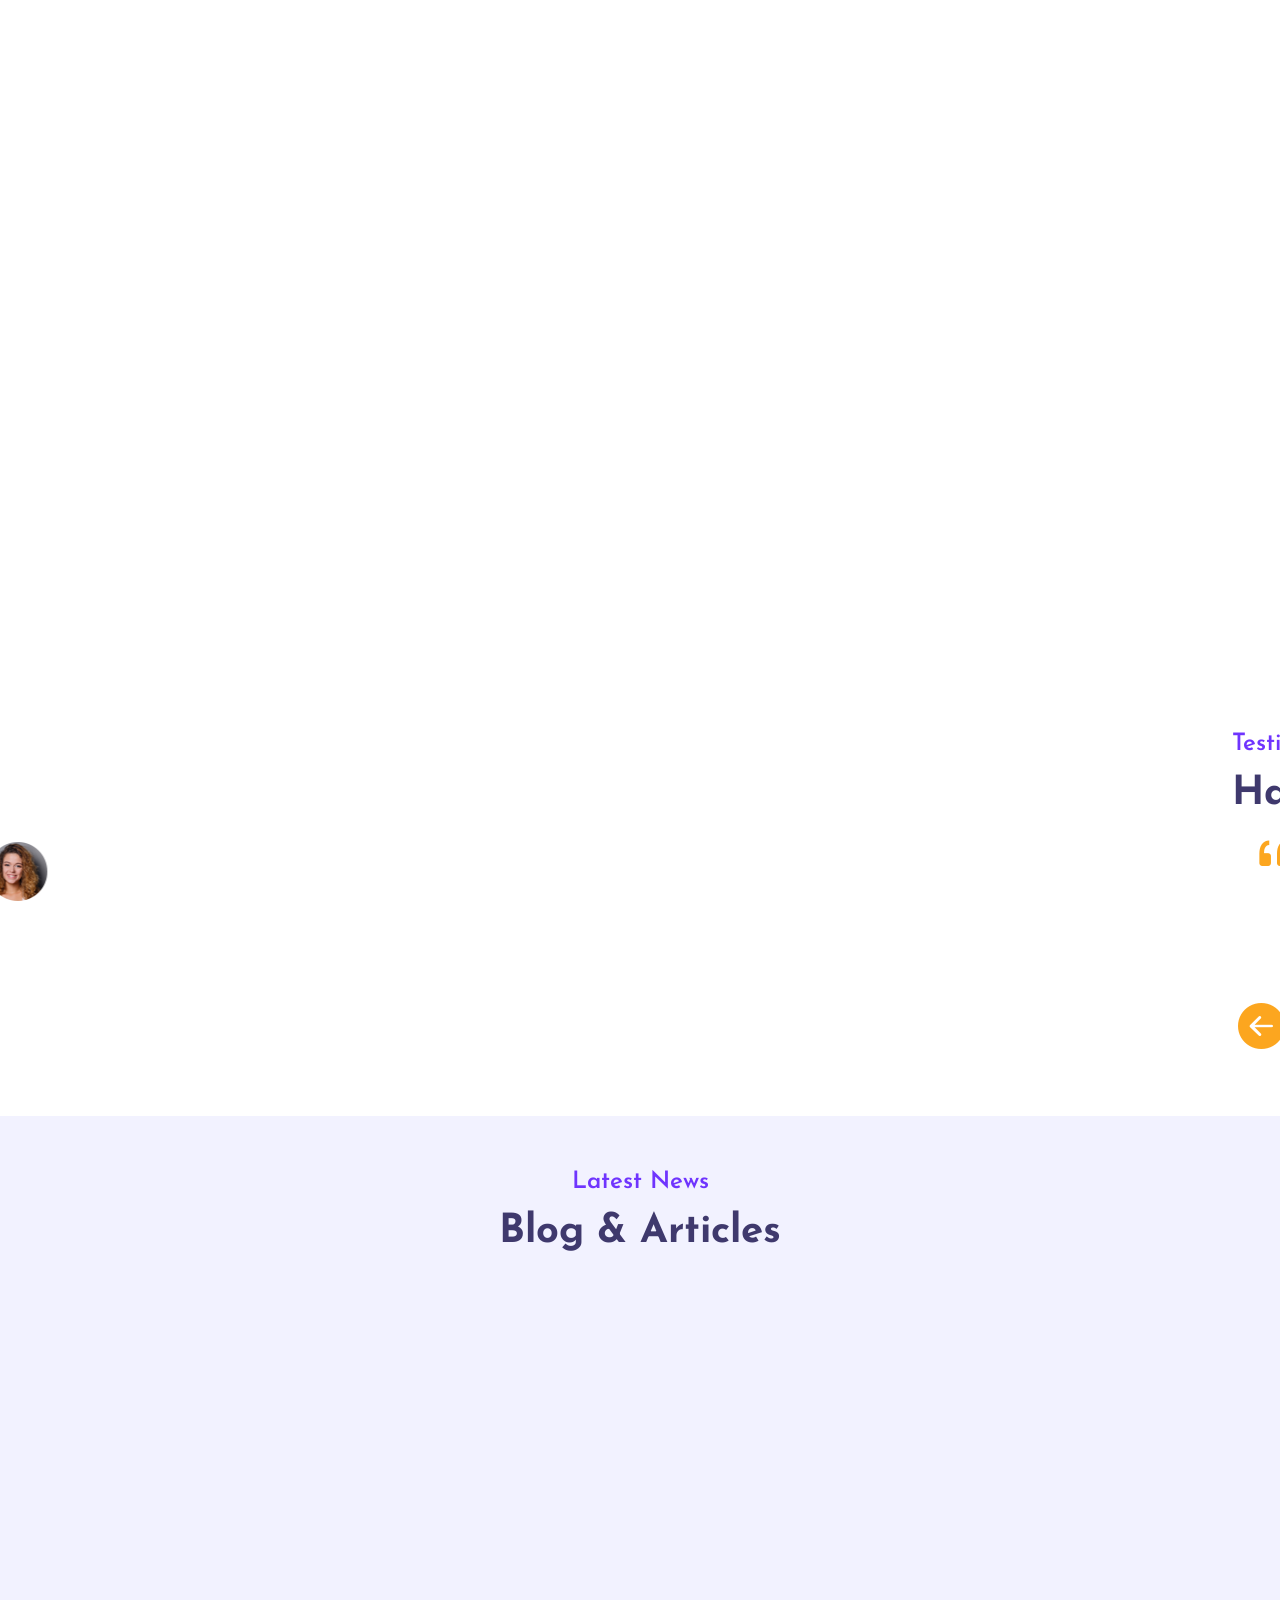
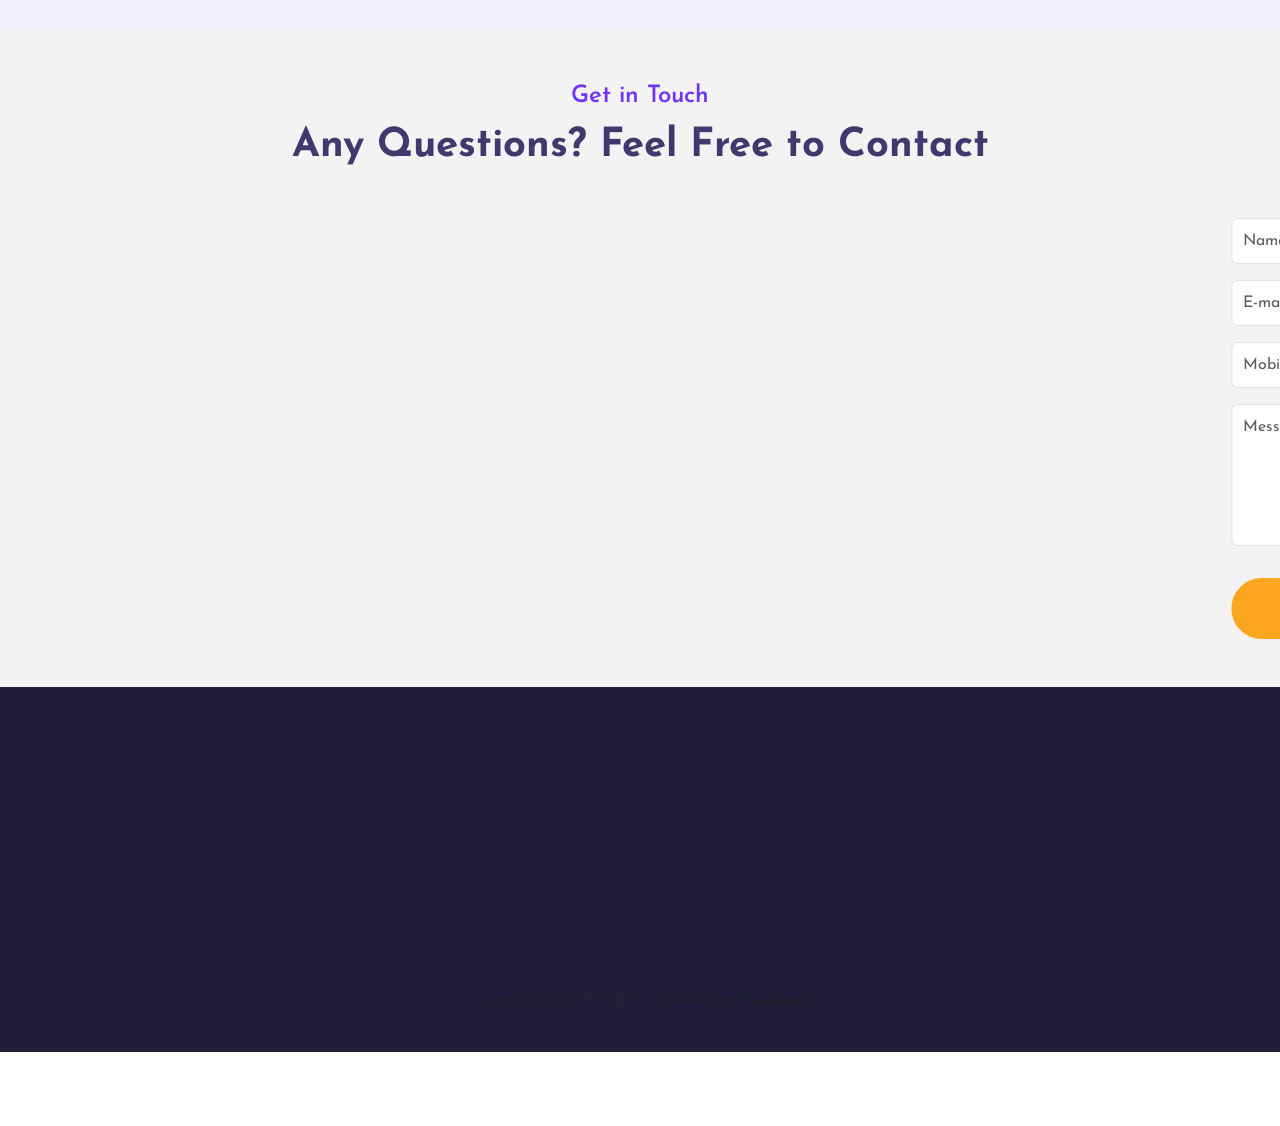
==== commit 634af5ef: "Update index.html New" ====
--- a/index.html
+++ b/index.html
@@ -76,7 +76,7 @@
       <!-- here data-aos is used for adding aos animation  -->
       <div class="col-12 col-md-6 text-center text-md-start" data-aos="slide-right">
         <h2 style="color: #3f396d">
-          Hello! I Am <br /><span class="c-orange">Hanumna Sahani</span>
+          Hello! I Am <br /><span class="c-orange">Hanuman Sahani</span>
         </h2>
         <p class="text-muted">
           I’m a highly skilled <strong>Flutter & Laravel Developer</strong> with 3.5 years of experience in building
@@ -742,4 +742,5 @@
 
 </body>
 
-</html>+
+</html>
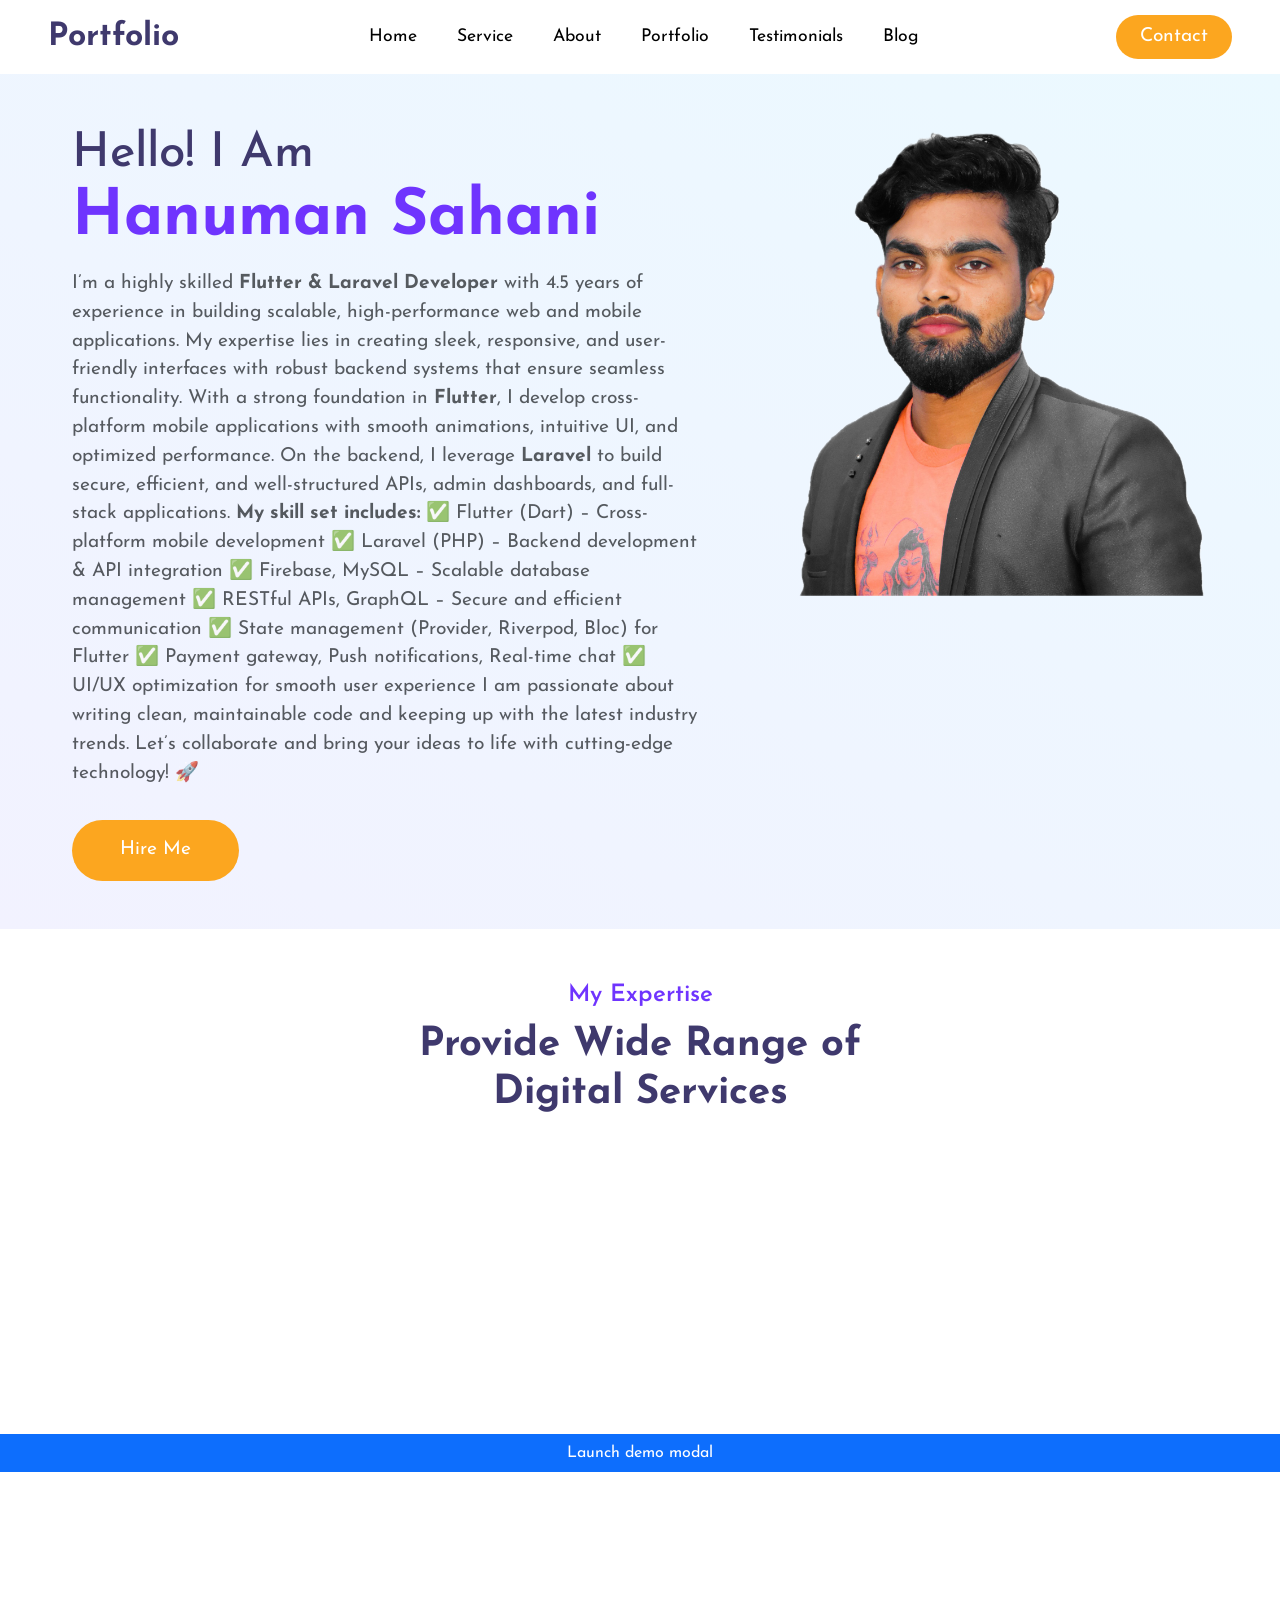
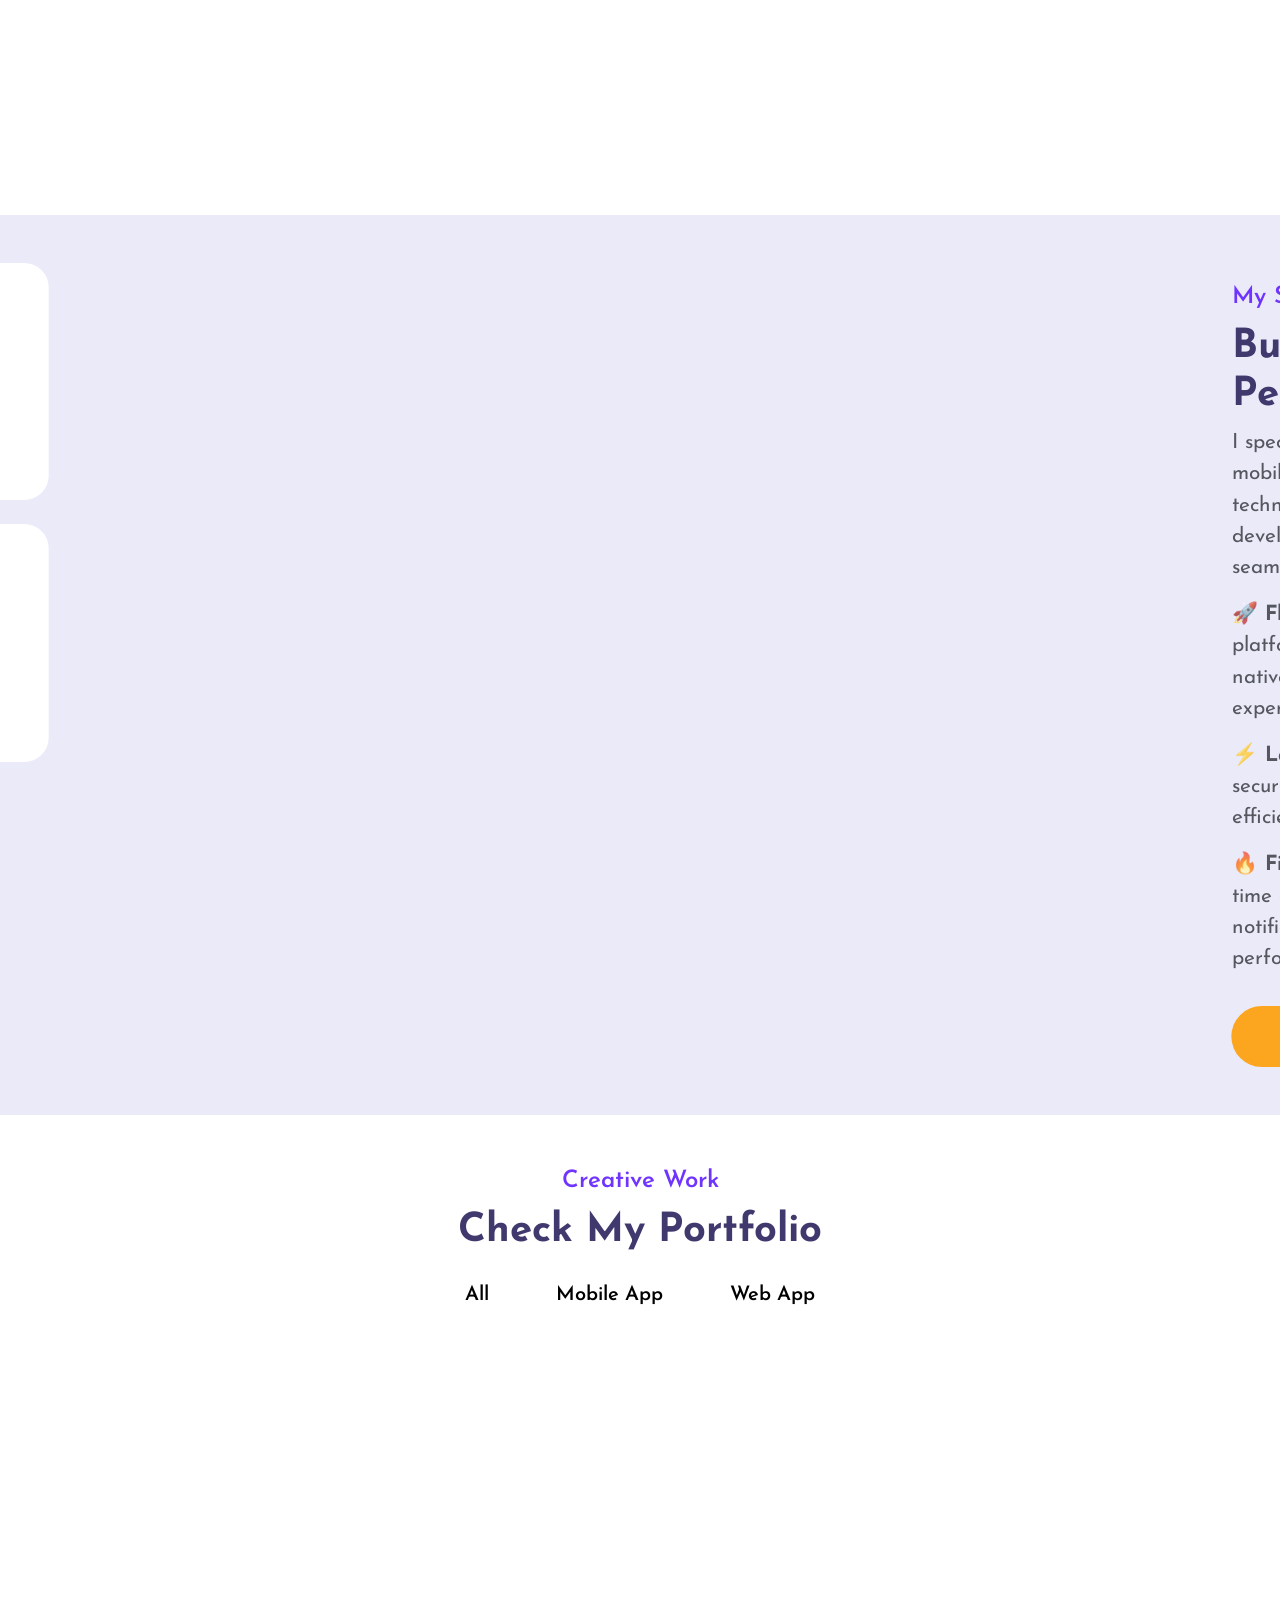
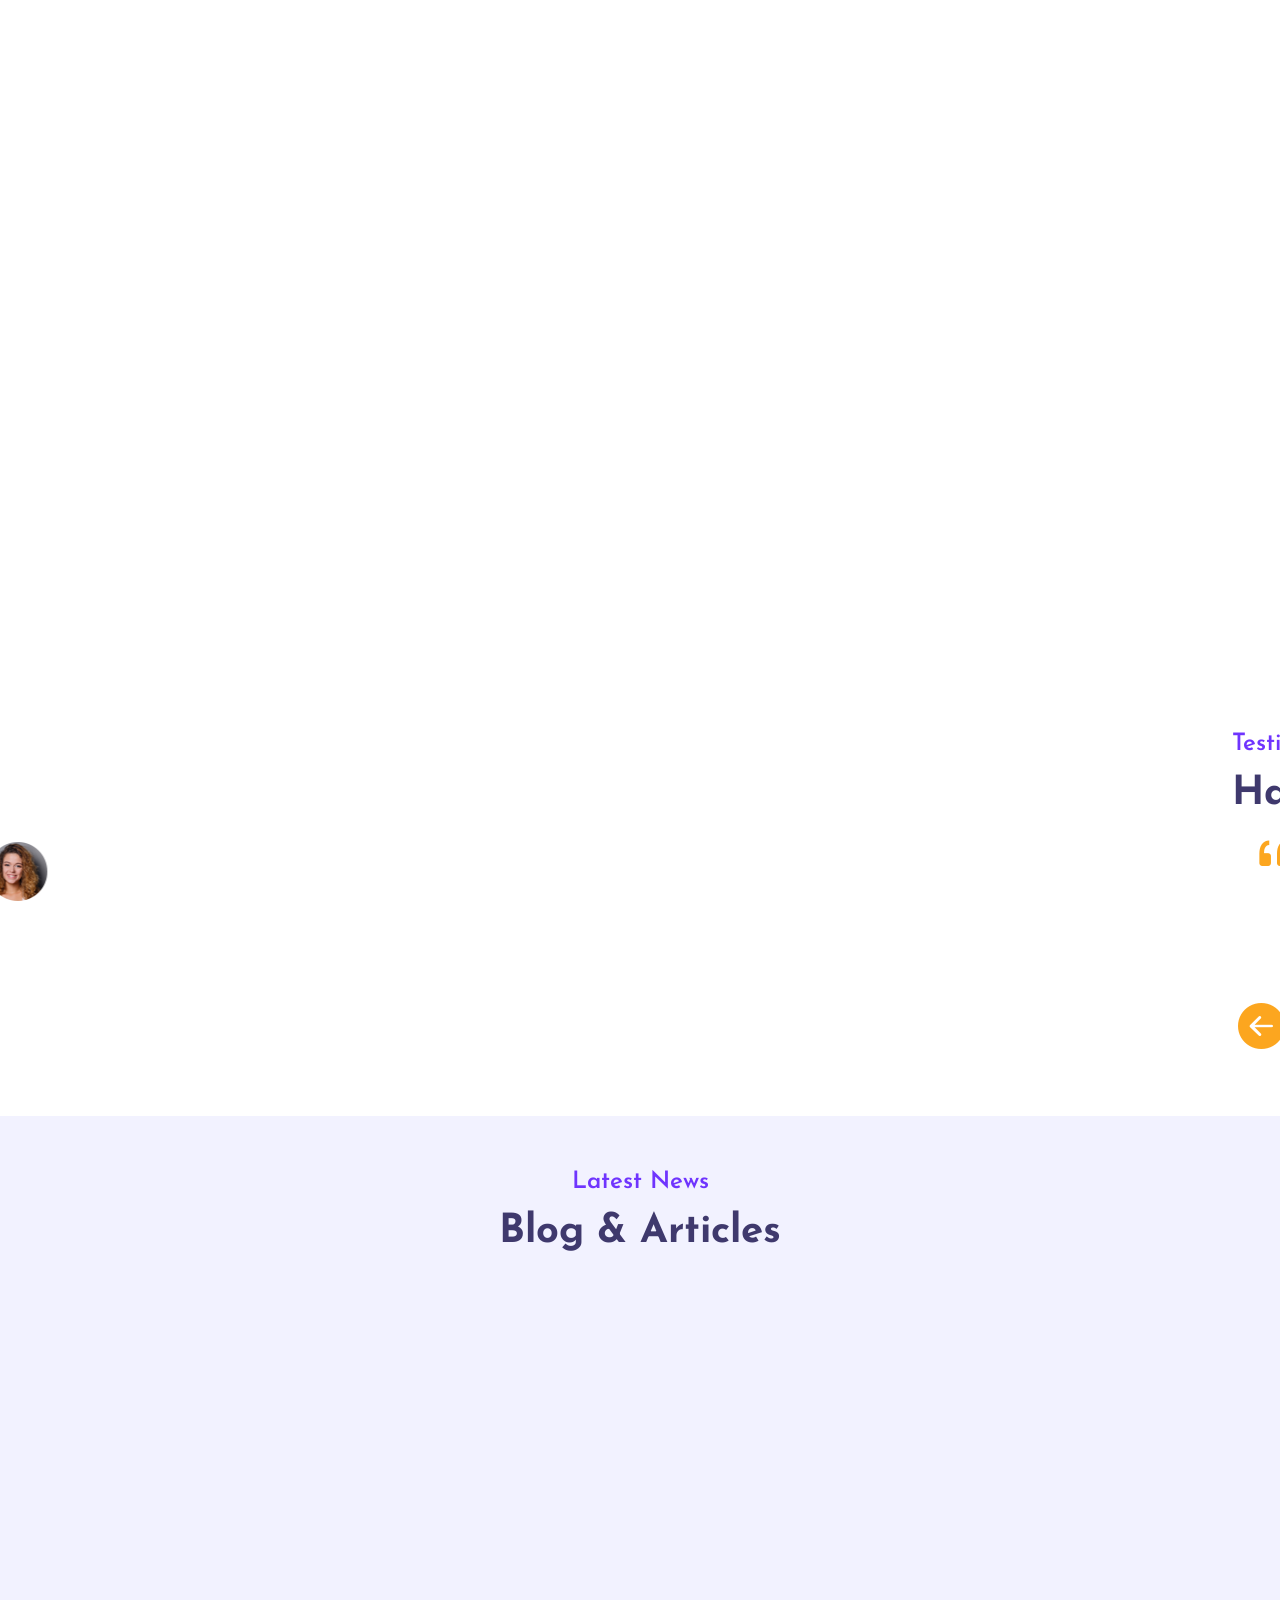
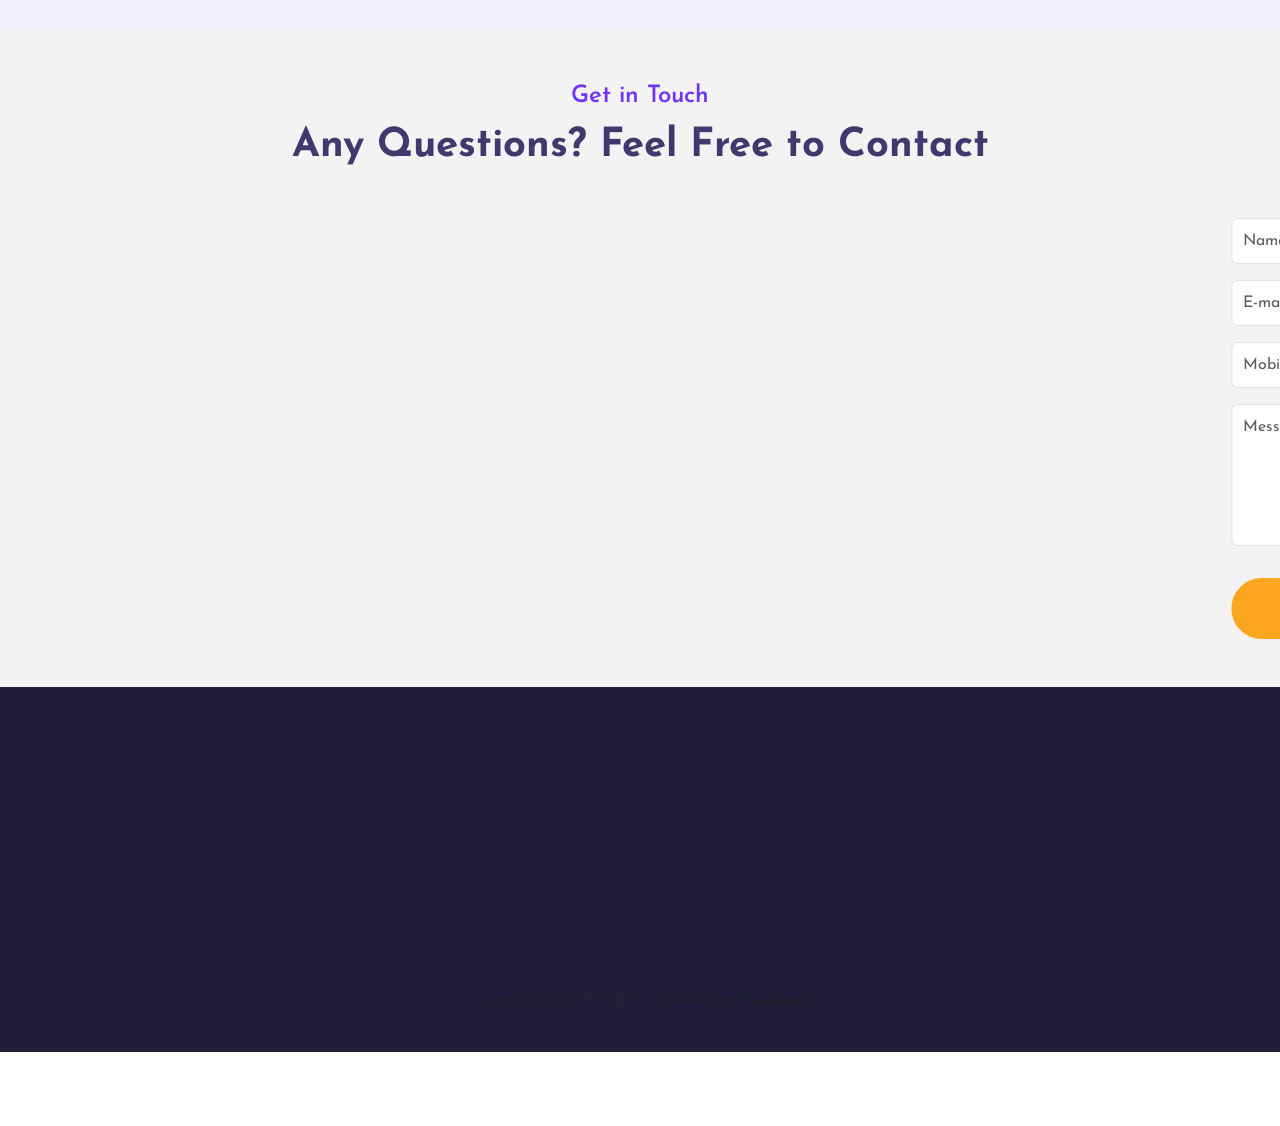
==== commit 5534e1e1: "Update index.html new" ====
--- a/index.html
+++ b/index.html
@@ -79,7 +79,7 @@
           Hello! I Am <br /><span class="c-orange">Hanuman Sahani</span>
         </h2>
         <p class="text-muted">
-          I’m a highly skilled <strong>Flutter & Laravel Developer</strong> with 3.5 years of experience in building
+          I’m a highly skilled <strong>Flutter & Laravel Developer</strong> with 4.5 years of experience in building
           scalable, high-performance web and mobile applications.
           My expertise lies in creating sleek, responsive, and user-friendly interfaces with robust backend systems that
           ensure seamless functionality.
@@ -744,3 +744,4 @@
 
 
 </html>
+
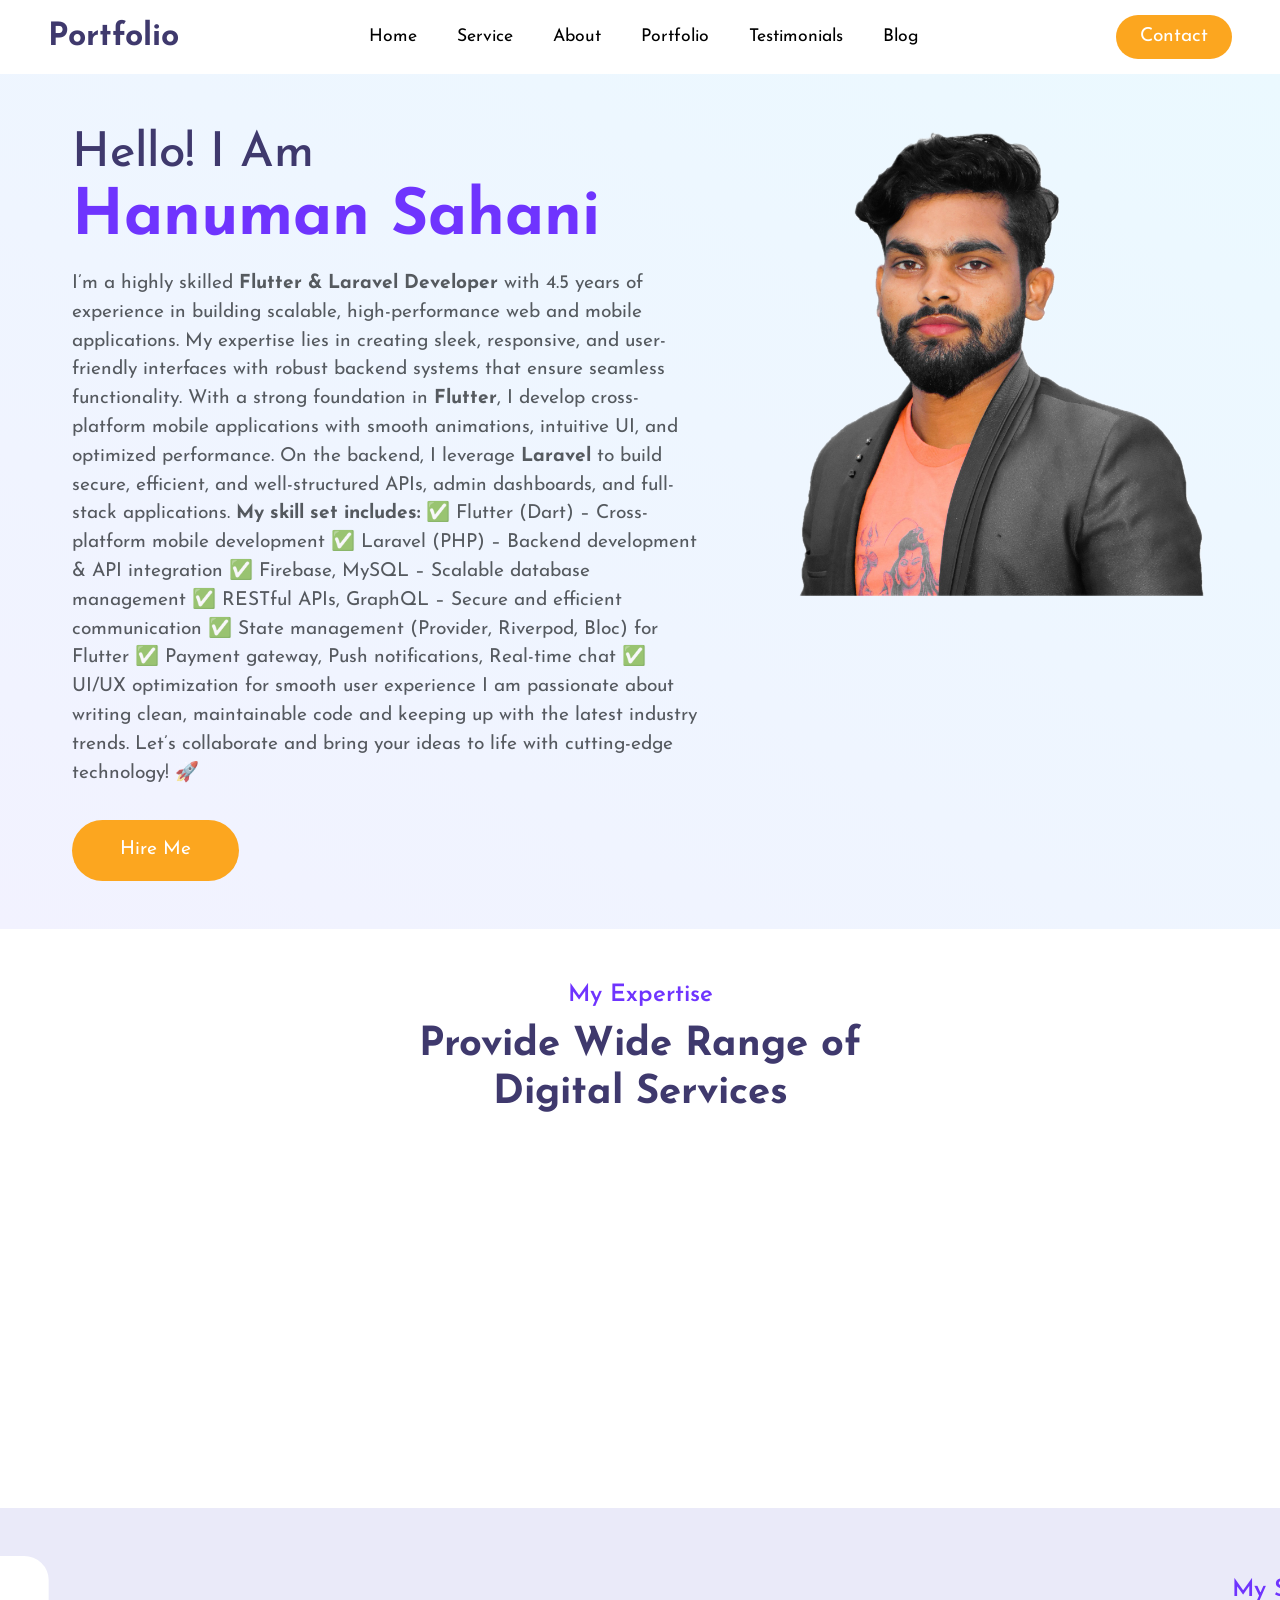
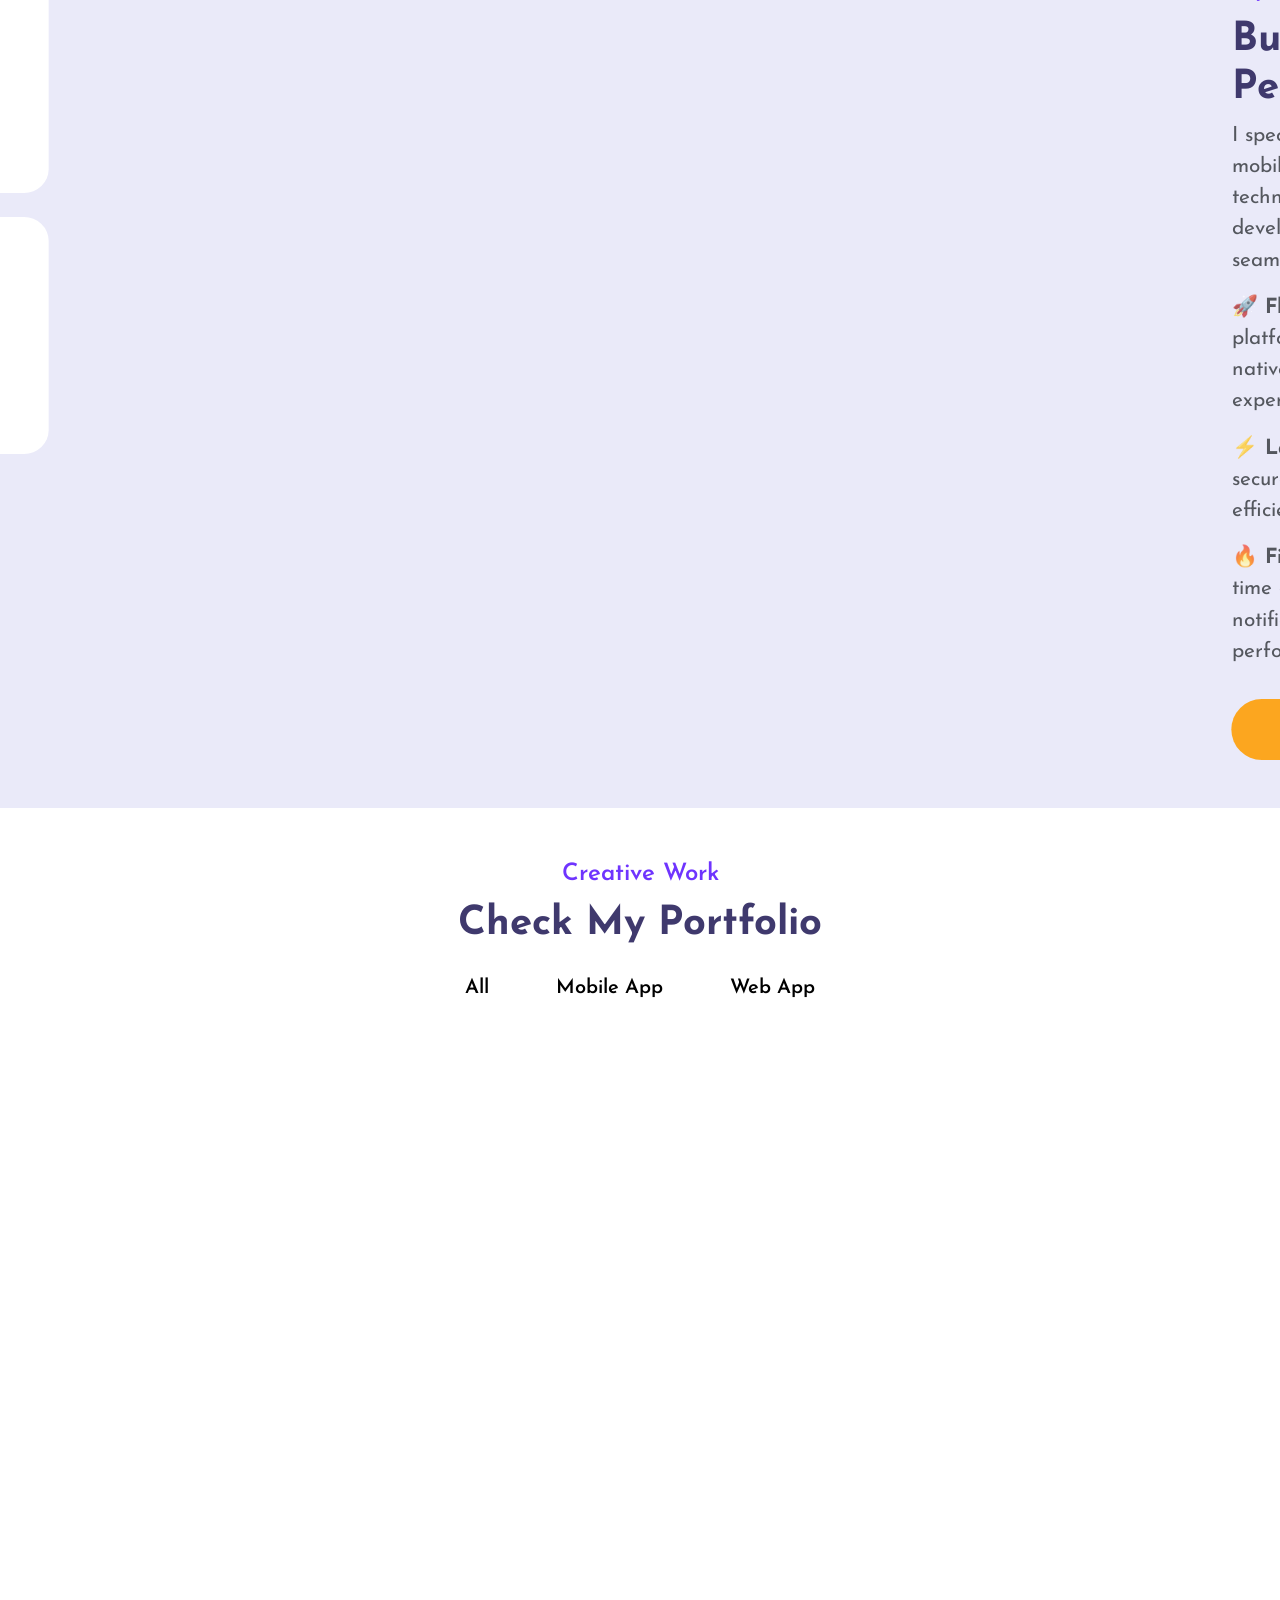
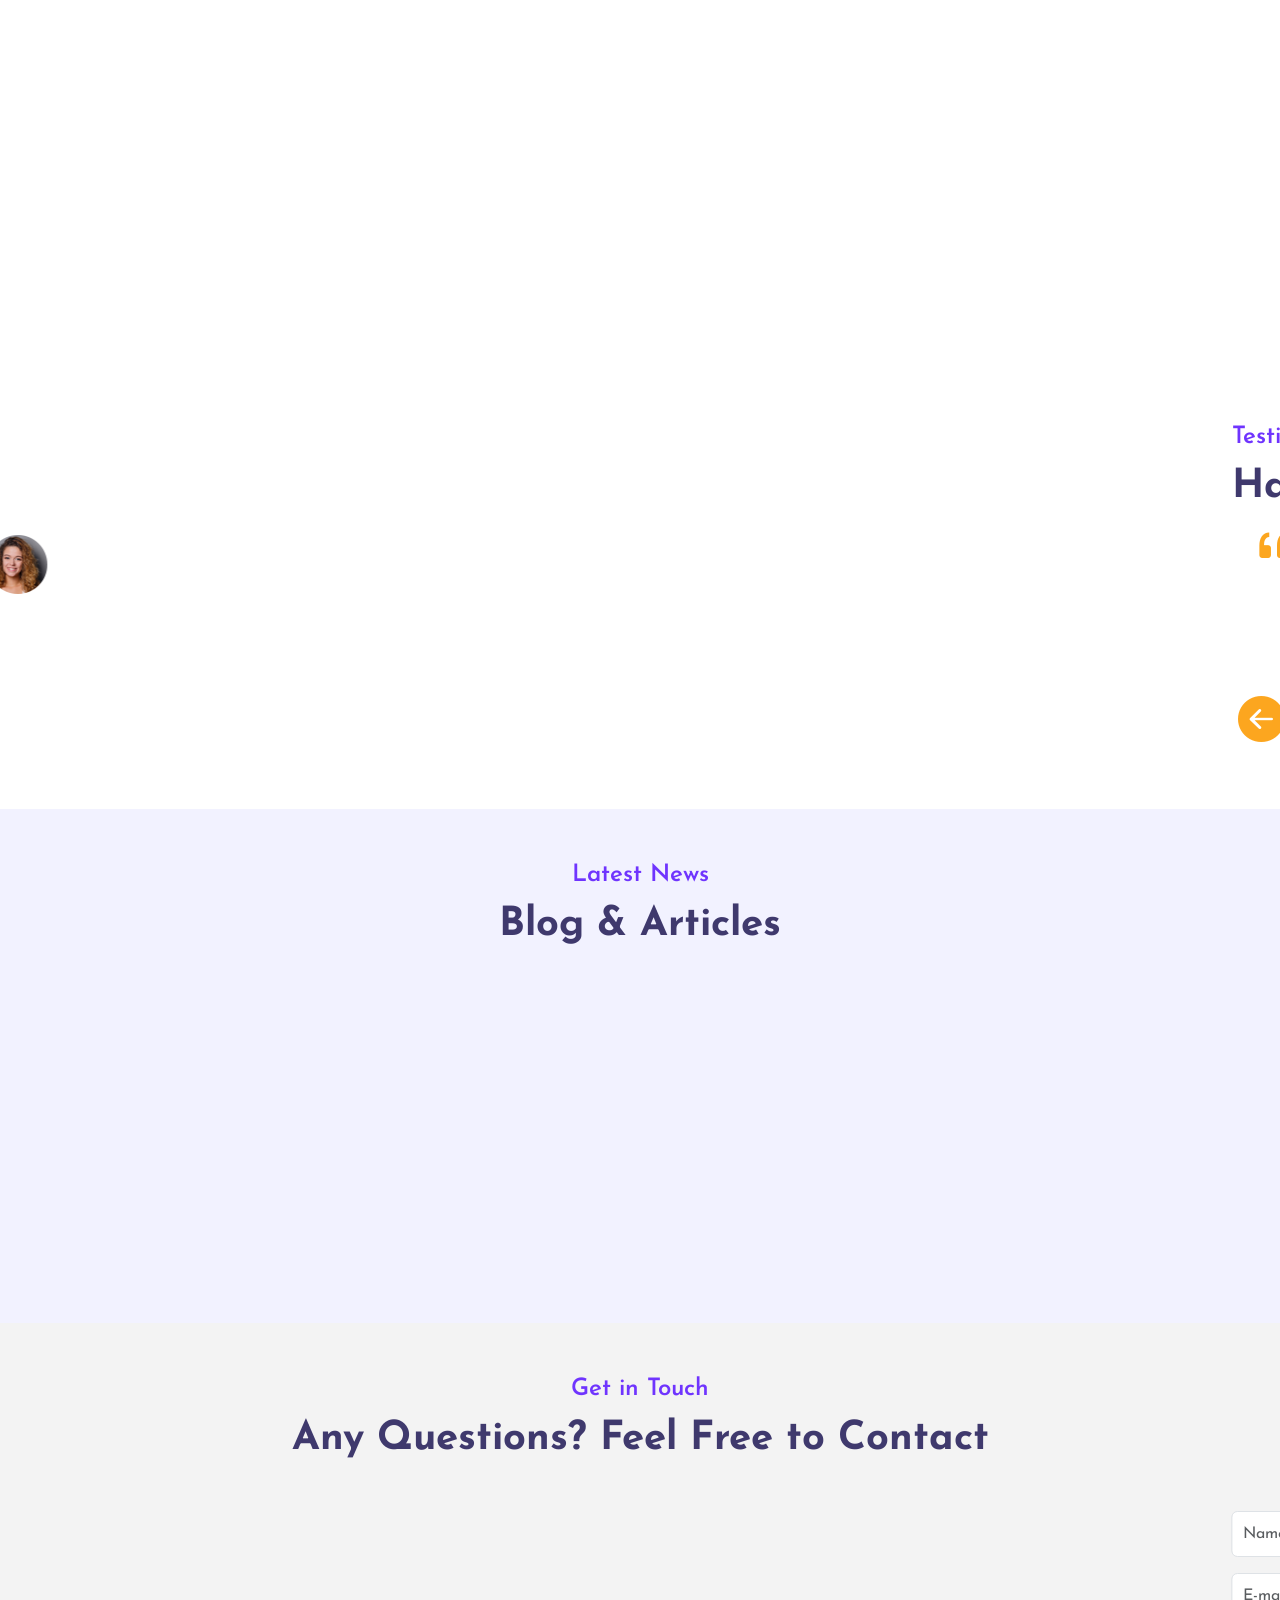
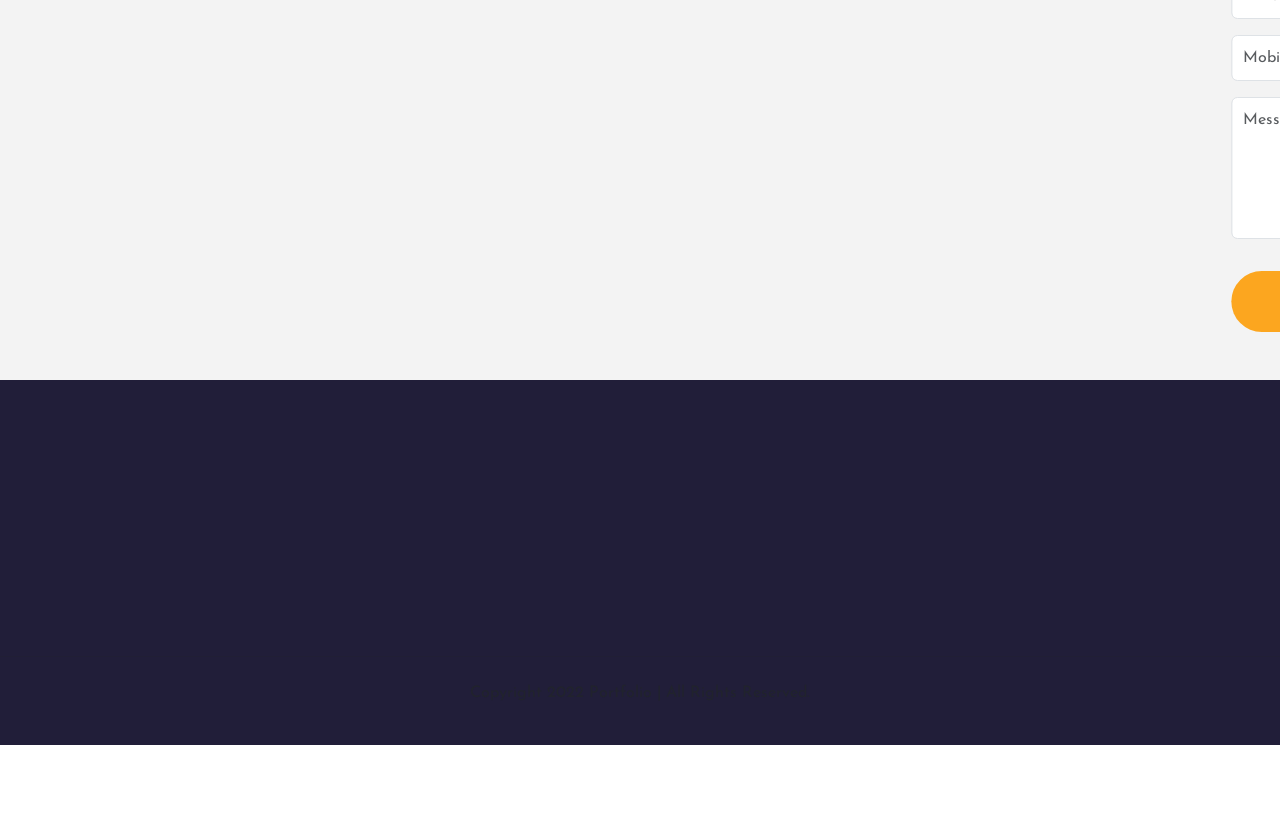
==== commit bbd9964a: "Update index.html Adding" ====
--- a/index.html
+++ b/index.html
@@ -136,17 +136,17 @@
             <p class="text-muted">
               Build high-performance, cross-platform mobile applications with Flutter for Android and iOS.
             </p>
-            <a href="" class="link">Read More</a>
+            <a href="https://flutter.dev/" class="link">Read More</a>
           </div>
         </div>
       </div>
 
 
 <!-- Button trigger modal -->
-<button type="button" class="btn btn-primary" data-toggle="modal" data-target="#exampleModal">
+<!-- <button type="button" class="btn btn-primary" data-toggle="modal" data-target="#exampleModal">
   Launch demo modal
 </button>
-
+ -->
 <!-- Modal -->
 <div class="modal fade" id="exampleModal" tabindex="-1" role="dialog" aria-labelledby="exampleModalLabel" aria-hidden="true">
   <div class="modal-dialog" role="document">
@@ -184,7 +184,7 @@
             <p class="text-muted">
               Develop robust, scalable, and secure web applications using Laravel, the PHP framework for artisans.
             </p>
-            <a href="" class="link">Read More</a>
+            <a href="https://laravel.com/" class="link">Read More</a>
           </div>
         </div>
       </div>
@@ -198,7 +198,7 @@
             <p class="text-muted">
               Identify and fix bugs efficiently to ensure smooth and error-free application performance.
             </p>
-            <a href="" class="link">Read More</a>
+            <a href="https://docs.flutter.dev/testing/debugging" class="link">Read More</a>
           </div>
         </div>
       </div>
@@ -745,3 +745,5 @@
 
 </html>
 
+
+
